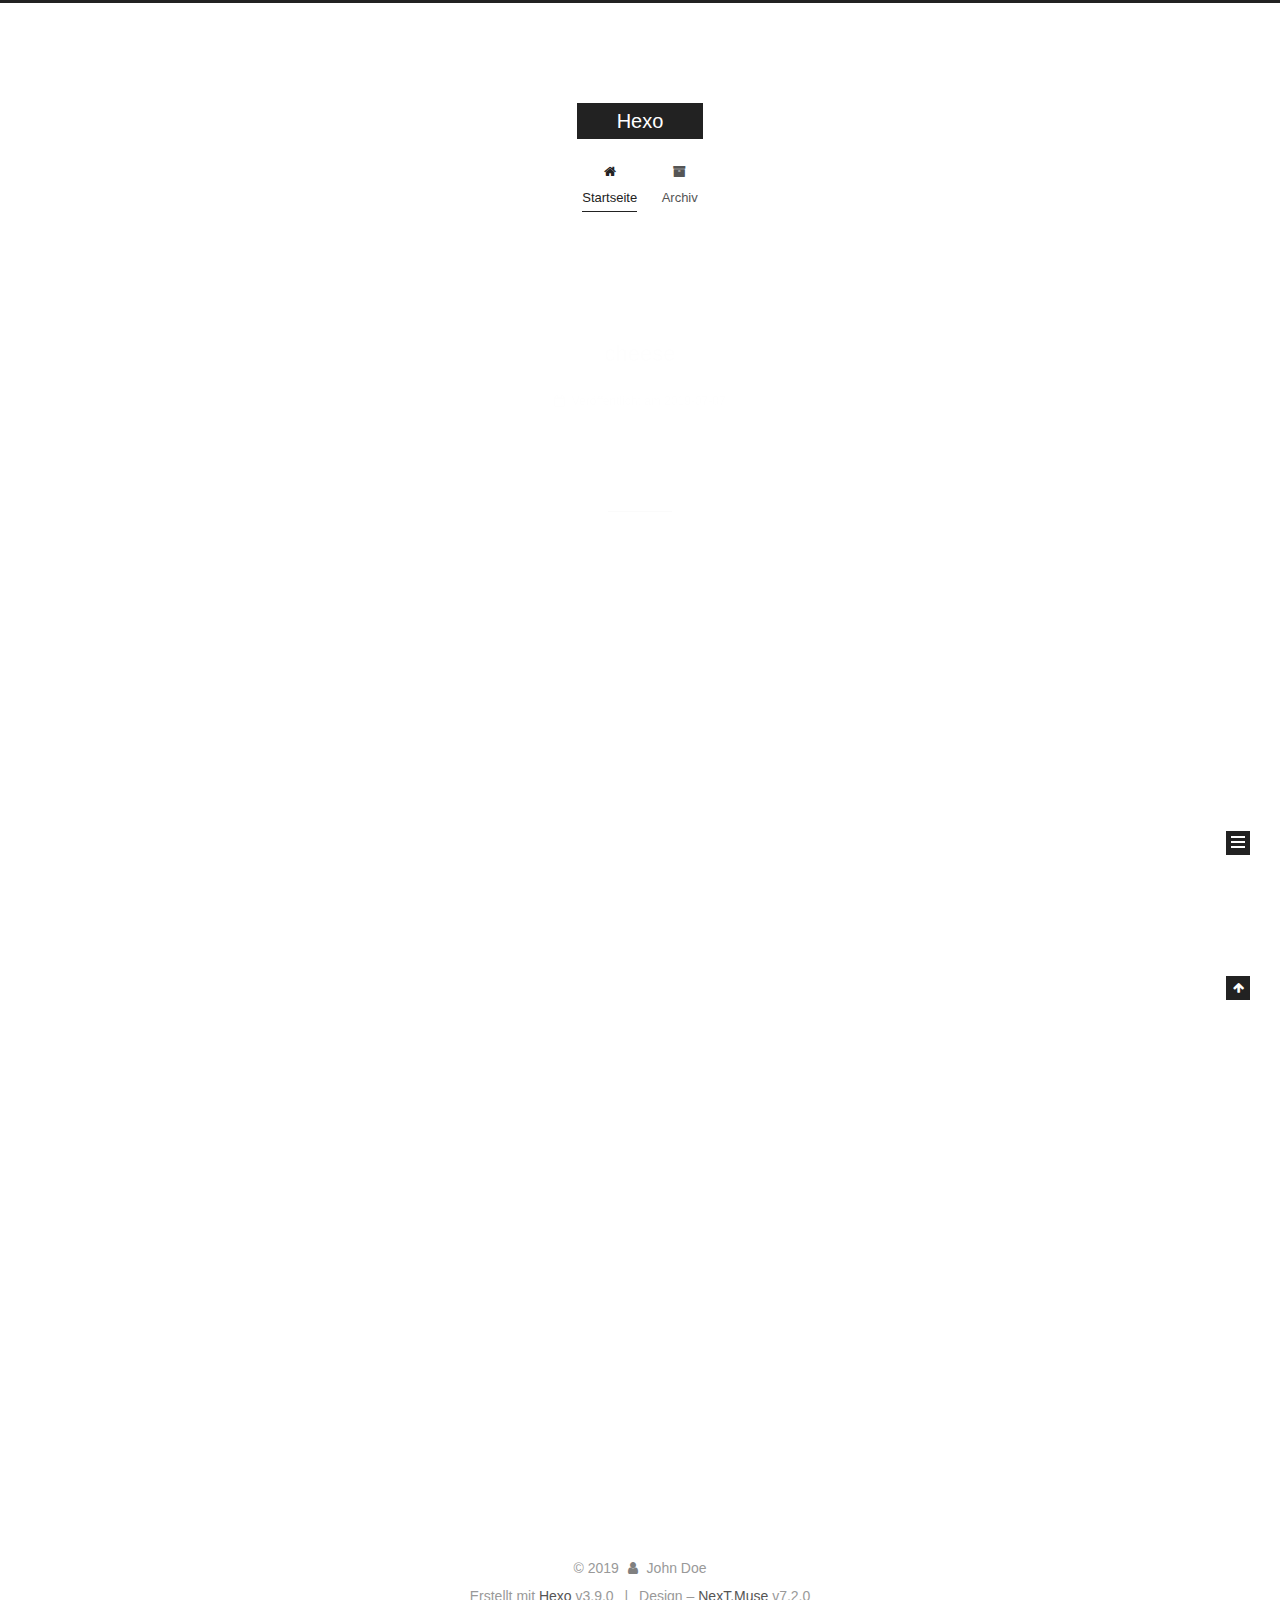
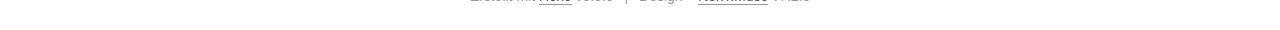
==== index.html @ fc983b2c "Site updated: 2019-07-07 18:49:48" ====
<!DOCTYPE html>












  


<html class="theme-next muse use-motion" lang>
<head><meta name="generator" content="Hexo 3.9.0">
  <meta charset="UTF-8">
<meta http-equiv="X-UA-Compatible" content="IE=edge">
<meta name="viewport" content="width=device-width, initial-scale=1, maximum-scale=2">
<meta name="theme-color" content="#222">






















<link rel="stylesheet" href="/lib/font-awesome/css/font-awesome.min.css?v=4.7.0">

<link rel="stylesheet" href="/css/main.css?v=7.2.0">


  <link rel="apple-touch-icon" sizes="180x180" href="/images/apple-touch-icon-next.png?v=7.2.0">


  <link rel="icon" type="image/png" sizes="32x32" href="/images/favicon-32x32-next.png?v=7.2.0">


  <link rel="icon" type="image/png" sizes="16x16" href="/images/favicon-16x16-next.png?v=7.2.0">


  <link rel="mask-icon" href="/images/logo.svg?v=7.2.0" color="#222">







<script id="hexo.configurations">
  var NexT = window.NexT || {};
  var CONFIG = {
    root: '/',
    scheme: 'Muse',
    version: '7.2.0',
    sidebar: {"position":"left","display":"post","offset":12,"onmobile":false,"dimmer":false},
    back2top: true,
    back2top_sidebar: false,
    fancybox: false,
    fastclick: false,
    lazyload: false,
    tabs: true,
    motion: {"enable":true,"async":false,"transition":{"post_block":"fadeIn","post_header":"slideDownIn","post_body":"slideDownIn","coll_header":"slideLeftIn","sidebar":"slideUpIn"}},
    algolia: {
      applicationID: '',
      apiKey: '',
      indexName: '',
      hits: {"per_page":10},
      labels: {"input_placeholder":"Search for Posts","hits_empty":"We didn't find any results for the search: ${query}","hits_stats":"${hits} results found in ${time} ms"}
    }
  };
</script>


  




  <meta property="og:type" content="website">
<meta property="og:title" content="Hexo">
<meta property="og:url" content="http://yoursite.com/index.html">
<meta property="og:site_name" content="Hexo">
<meta property="og:locale" content="default">
<meta name="twitter:card" content="summary">
<meta name="twitter:title" content="Hexo">





  
  
  <link rel="canonical" href="http://yoursite.com/">



<script id="page.configurations">
  CONFIG.page = {
    sidebar: "",
  };
</script>

  <title>Hexo</title>
  












  <noscript>
  <style>
  .use-motion .motion-element,
  .use-motion .brand,
  .use-motion .menu-item,
  .sidebar-inner,
  .use-motion .post-block,
  .use-motion .pagination,
  .use-motion .comments,
  .use-motion .post-header,
  .use-motion .post-body,
  .use-motion .collection-title { opacity: initial; }

  .use-motion .logo,
  .use-motion .site-title,
  .use-motion .site-subtitle {
    opacity: initial;
    top: initial;
  }

  .use-motion .logo-line-before i { left: initial; }
  .use-motion .logo-line-after i { right: initial; }
  </style>
</noscript>

</head>

<body itemscope itemtype="http://schema.org/WebPage" lang="default">

  
  
    
  

  <div class="container sidebar-position-left 
  page-home">
    <div class="headband"></div>

    <header id="header" class="header" itemscope itemtype="http://schema.org/WPHeader">
      <div class="header-inner"><div class="site-brand-wrapper">
  <div class="site-meta">
    

    <div class="custom-logo-site-title">
      <a href="/" class="brand" rel="start">
        <span class="logo-line-before"><i></i></span>
        <span class="site-title">Hexo</span>
        <span class="logo-line-after"><i></i></span>
      </a>
    </div>
    
    
  </div>

  <div class="site-nav-toggle">
    <button aria-label="Navigationsleiste an/ausschalten">
      <span class="btn-bar"></span>
      <span class="btn-bar"></span>
      <span class="btn-bar"></span>
    </button>
  </div>
</div>



<nav class="site-nav">
  
    <ul id="menu" class="menu">
      
        
        
        
          
          <li class="menu-item menu-item-home menu-item-active">

    
    
      
    

    

    <a href="/" rel="section"><i class="menu-item-icon fa fa-fw fa-home"></i> <br>Startseite</a>

  </li>
        
        
        
          
          <li class="menu-item menu-item-archives">

    
    
      
    

    

    <a href="/archives/" rel="section"><i class="menu-item-icon fa fa-fw fa-archive"></i> <br>Archiv</a>

  </li>

      
      
    </ul>
  

  
    

  

  
</nav>



  



</div>
    </header>

    


    <main id="main" class="main">
      <div class="main-inner">
        <div class="content-wrap">
          
          <div id="content" class="content">
            
  <section id="posts" class="posts-expand">
    
      

  

  
  
  

  

  <article class="post post-type-normal" itemscope itemtype="http://schema.org/Article">
  
  
  
  <div class="post-block">
    <link itemprop="mainEntityOfPage" href="http://yoursite.com/2019/07/07/cheese/">

    <span hidden itemprop="author" itemscope itemtype="http://schema.org/Person">
      <meta itemprop="name" content="John Doe">
      <meta itemprop="description" content>
      <meta itemprop="image" content="/images/avatar.gif">
    </span>

    <span hidden itemprop="publisher" itemscope itemtype="http://schema.org/Organization">
      <meta itemprop="name" content="Hexo">
    </span>

    
      <header class="post-header">

        
        
          <h1 class="post-title" itemprop="name headline">
                
                
                <a href="/2019/07/07/cheese/" class="post-title-link" itemprop="url">cheese</a>
              
            
          </h1>
        

        <div class="post-meta">

          
          
          

          
            <span class="post-meta-item">
              <span class="post-meta-item-icon">
                <i class="fa fa-calendar-o"></i>
              </span>
              
                <span class="post-meta-item-text">Veröffentlicht am</span>
              

              
                
              

              <time title="Erstellt: 2019-07-07 18:44:02" itemprop="dateCreated datePublished" datetime="2019-07-07T18:44:02+08:00">2019-07-07</time>
            </span>
          

          

          

          
            
            
          

          
          

          

          <br>
          

          

          

        </div>
      </header>
    

    
    
    
    <div class="post-body" itemprop="articleBody">

      
      

      
        
          
            
          
        
      
    </div>

    

    
    
    

    

    
      
    
    

    

    <footer class="post-footer">
      

      

      

      
      
        <div class="post-eof"></div>
      
    </footer>
  </div>
  
  
  
  </article>


    
      

  

  
  
  

  

  <article class="post post-type-normal" itemscope itemtype="http://schema.org/Article">
  
  
  
  <div class="post-block">
    <link itemprop="mainEntityOfPage" href="http://yoursite.com/2019/07/06/hello-world/">

    <span hidden itemprop="author" itemscope itemtype="http://schema.org/Person">
      <meta itemprop="name" content="John Doe">
      <meta itemprop="description" content>
      <meta itemprop="image" content="/images/avatar.gif">
    </span>

    <span hidden itemprop="publisher" itemscope itemtype="http://schema.org/Organization">
      <meta itemprop="name" content="Hexo">
    </span>

    
      <header class="post-header">

        
        
          <h1 class="post-title" itemprop="name headline">
                
                
                <a href="/2019/07/06/hello-world/" class="post-title-link" itemprop="url">Hello World</a>
              
            
          </h1>
        

        <div class="post-meta">

          
          
          

          
            <span class="post-meta-item">
              <span class="post-meta-item-icon">
                <i class="fa fa-calendar-o"></i>
              </span>
              
                <span class="post-meta-item-text">Veröffentlicht am</span>
              

              
                
              

              <time title="Erstellt: 2019-07-06 23:42:14" itemprop="dateCreated datePublished" datetime="2019-07-06T23:42:14+08:00">2019-07-06</time>
            </span>
          

          

          

          
            
            
          

          
          

          

          <br>
          

          

          

        </div>
      </header>
    

    
    
    
    <div class="post-body" itemprop="articleBody">

      
      

      
        
          
            <p>Welcome to <a href="https://hexo.io/" target="_blank" rel="noopener">Hexo</a>! This is your very first post. Check <a href="https://hexo.io/docs/" target="_blank" rel="noopener">documentation</a> for more info. If you get any problems when using Hexo, you can find the answer in <a href="https://hexo.io/docs/troubleshooting.html" target="_blank" rel="noopener">troubleshooting</a> or you can ask me on <a href="https://github.com/hexojs/hexo/issues" target="_blank" rel="noopener">GitHub</a>.</p>
<h2 id="Quick-Start"><a href="#Quick-Start" class="headerlink" title="Quick Start"></a>Quick Start</h2><h3 id="Create-a-new-post"><a href="#Create-a-new-post" class="headerlink" title="Create a new post"></a>Create a new post</h3><figure class="highlight bash"><table><tr><td class="gutter"><pre><span class="line">1</span><br></pre></td><td class="code"><pre><span class="line">$ hexo new <span class="string">"My New Post"</span></span><br></pre></td></tr></table></figure>

<p>More info: <a href="https://hexo.io/docs/writing.html" target="_blank" rel="noopener">Writing</a></p>
<h3 id="Run-server"><a href="#Run-server" class="headerlink" title="Run server"></a>Run server</h3><figure class="highlight bash"><table><tr><td class="gutter"><pre><span class="line">1</span><br></pre></td><td class="code"><pre><span class="line">$ hexo server</span><br></pre></td></tr></table></figure>

<p>More info: <a href="https://hexo.io/docs/server.html" target="_blank" rel="noopener">Server</a></p>
<h3 id="Generate-static-files"><a href="#Generate-static-files" class="headerlink" title="Generate static files"></a>Generate static files</h3><figure class="highlight bash"><table><tr><td class="gutter"><pre><span class="line">1</span><br></pre></td><td class="code"><pre><span class="line">$ hexo generate</span><br></pre></td></tr></table></figure>

<p>More info: <a href="https://hexo.io/docs/generating.html" target="_blank" rel="noopener">Generating</a></p>
<h3 id="Deploy-to-remote-sites"><a href="#Deploy-to-remote-sites" class="headerlink" title="Deploy to remote sites"></a>Deploy to remote sites</h3><figure class="highlight bash"><table><tr><td class="gutter"><pre><span class="line">1</span><br></pre></td><td class="code"><pre><span class="line">$ hexo deploy</span><br></pre></td></tr></table></figure>

<p>More info: <a href="https://hexo.io/docs/deployment.html" target="_blank" rel="noopener">Deployment</a></p>

          
        
      
    </div>

    

    
    
    

    

    
      
    
    

    

    <footer class="post-footer">
      

      

      

      
      
        <div class="post-eof"></div>
      
    </footer>
  </div>
  
  
  
  </article>


    
  </section>

  


          </div>
          

        </div>
        
          
  
  <div class="sidebar-toggle">
    <div class="sidebar-toggle-line-wrap">
      <span class="sidebar-toggle-line sidebar-toggle-line-first"></span>
      <span class="sidebar-toggle-line sidebar-toggle-line-middle"></span>
      <span class="sidebar-toggle-line sidebar-toggle-line-last"></span>
    </div>
  </div>

  <aside id="sidebar" class="sidebar">
    <div class="sidebar-inner">

      

      

      <div class="site-overview-wrap sidebar-panel sidebar-panel-active">
        <div class="site-overview">
          <div class="site-author motion-element" itemprop="author" itemscope itemtype="http://schema.org/Person">
            
              <p class="site-author-name" itemprop="name">John Doe</p>
              <div class="site-description motion-element" itemprop="description"></div>
          </div>

          
            <nav class="site-state motion-element">
              
                <div class="site-state-item site-state-posts">
                
                  <a href="/archives/">
                
                    <span class="site-state-item-count">2</span>
                    <span class="site-state-item-name">Artikel</span>
                  </a>
                </div>
              

              

              
            </nav>
          

          

          

          

          

          
          

          
            
          
          

        </div>
      </div>

      

      

    </div>
  </aside>
  


        
      </div>
    </main>

    <footer id="footer" class="footer">
      <div class="footer-inner">
        <div class="copyright">&copy; <span itemprop="copyrightYear">2019</span>
  <span class="with-love" id="animate">
    <i class="fa fa-user"></i>
  </span>
  <span class="author" itemprop="copyrightHolder">John Doe</span>

  

  
</div>


  <div class="powered-by">Erstellt mit  <a href="https://hexo.io" class="theme-link" rel="noopener" target="_blank">Hexo</a> v3.9.0</div>



  <span class="post-meta-divider">|</span>



  <div class="theme-info">Design – <a href="https://theme-next.org" class="theme-link" rel="noopener" target="_blank">NexT.Muse</a> v7.2.0</div>




        








        
      </div>
    </footer>

    
      <div class="back-to-top">
        <i class="fa fa-arrow-up"></i>
        
      </div>
    

    

    

    
  </div>

  

<script>
  if (Object.prototype.toString.call(window.Promise) !== '[object Function]') {
    window.Promise = null;
  }
</script>


























  
  <script src="/lib/jquery/index.js?v=3.4.1"></script>

  
  <script src="/lib/velocity/velocity.min.js?v=1.2.1"></script>

  
  <script src="/lib/velocity/velocity.ui.min.js?v=1.2.1"></script>


  


  <script src="/js/utils.js?v=7.2.0"></script>

  <script src="/js/motion.js?v=7.2.0"></script>



  
  


  <script src="/js/schemes/muse.js?v=7.2.0"></script>



  

  


  <script src="/js/next-boot.js?v=7.2.0"></script>


  

  

  

  



  




  

  

  

  

  

  

  

  

  

  

  

  

  

  

</body>
</html>
---- css/main.css ----
/* normalize.css v8.0.1 | MIT License | github.com/necolas/normalize.css */
html {
  line-height: 1.15; /* 1 */
  -webkit-text-size-adjust: 100%; /* 2 */
}
body {
  margin: 0;
}
main {
  display: block;
}
h1 {
  font-size: 2em;
  margin: 0.67em 0;
}
hr {
  box-sizing: content-box; /* 1 */
  height: 0; /* 1 */
  overflow: visible; /* 2 */
}
pre {
  font-family: monospace, monospace; /* 1 */
  font-size: 1em; /* 2 */
}
a {
  background-color: transparent;
}
abbr[title] {
  border-bottom: none; /* 1 */
  text-decoration: underline; /* 2 */
  text-decoration: underline dotted; /* 2 */
}
b,
strong {
  font-weight: bolder;
}
code,
kbd,
samp {
  font-family: monospace, monospace; /* 1 */
  font-size: 1em; /* 2 */
}
small {
  font-size: 80%;
}
sub,
sup {
  font-size: 75%;
  line-height: 0;
  position: relative;
  vertical-align: baseline;
}
sub {
  bottom: -0.25em;
}
sup {
  top: -0.5em;
}
img {
  border-style: none;
}
button,
input,
optgroup,
select,
textarea {
  font-family: inherit; /* 1 */
  font-size: 100%; /* 1 */
  line-height: 1.15; /* 1 */
  margin: 0; /* 2 */
}
button,
input {
/* 1 */
  overflow: visible;
}
button,
select {
/* 1 */
  text-transform: none;
}
button,
[type="button"],
[type="reset"],
[type="submit"] {
  -webkit-appearance: button;
}
button::-moz-focus-inner,
[type="button"]::-moz-focus-inner,
[type="reset"]::-moz-focus-inner,
[type="submit"]::-moz-focus-inner {
  border-style: none;
  padding: 0;
}
button:-moz-focusring,
[type="button"]:-moz-focusring,
[type="reset"]:-moz-focusring,
[type="submit"]:-moz-focusring {
  outline: 1px dotted ButtonText;
}
fieldset {
  padding: 0.35em 0.75em 0.625em;
}
legend {
  box-sizing: border-box; /* 1 */
  color: inherit; /* 2 */
  display: table; /* 1 */
  max-width: 100%; /* 1 */
  padding: 0; /* 3 */
  white-space: normal; /* 1 */
}
progress {
  vertical-align: baseline;
}
textarea {
  overflow: auto;
}
[type="checkbox"],
[type="radio"] {
  box-sizing: border-box; /* 1 */
  padding: 0; /* 2 */
}
[type="number"]::-webkit-inner-spin-button,
[type="number"]::-webkit-outer-spin-button {
  height: auto;
}
[type="search"] {
  -webkit-appearance: textfield; /* 1 */
  outline-offset: -2px; /* 2 */
}
[type="search"]::-webkit-search-decoration {
  -webkit-appearance: none;
}
::-webkit-file-upload-button {
  -webkit-appearance: button; /* 1 */
  font: inherit; /* 2 */
}
details {
  display: block;
}
summary {
  display: list-item;
}
template {
  display: none;
}
[hidden] {
  display: none;
}
::selection {
  background: #262a30;
  color: #fff;
}
body {
  position: relative;
  font-family: 'Lato', "PingFang SC", "Microsoft YaHei", sans-serif;
  font-size: 14px;
  line-height: 2;
  color: #555;
  background: #fff;
}
@media (max-width: 991px) {
  body {
    padding-right: 0 !important;
  }
}
@media (min-width: 1200px) {
  body {
    font-size: 16px;
  }
}
h1,
h2,
h3,
h4,
h5,
h6 {
  margin: 20px 0 15px;
  padding: 0;
  font-weight: bold;
  line-height: 1.5;
  font-family: 'Lato', "PingFang SC", "Microsoft YaHei", sans-serif;
}
h1 {
  font-size: 22px;
}
h1 code {
  font-size: 1em;
}
@media (max-width: 767px) {
  h1 {
    font-size: 18px;
  }
  h1 code {
    font-size: 1em;
  }
}
h2 {
  font-size: 20px;
}
h2 code {
  font-size: 1em;
}
@media (max-width: 767px) {
  h2 {
    font-size: 16px;
  }
  h2 code {
    font-size: 1em;
  }
}
h3 {
  font-size: 18px;
}
h3 code {
  font-size: 1em;
}
@media (max-width: 767px) {
  h3 {
    font-size: 14px;
  }
  h3 code {
    font-size: 1em;
  }
}
h4 {
  font-size: 16px;
}
h4 code {
  font-size: 1em;
}
@media (max-width: 767px) {
  h4 {
    font-size: 12px;
  }
  h4 code {
    font-size: 1em;
  }
}
h5 {
  font-size: 14px;
}
h5 code {
  font-size: 1em;
}
@media (max-width: 767px) {
  h5 {
    font-size: 10px;
  }
  h5 code {
    font-size: 1em;
  }
}
h6 {
  font-size: 12px;
}
h6 code {
  font-size: 1em;
}
@media (max-width: 767px) {
  h6 {
    font-size: 8px;
  }
  h6 code {
    font-size: 1em;
  }
}
p {
  margin: 0 0 20px 0;
}
a,
span.exturl {
  overflow-wrap: break-word;
  word-wrap: break-word;
  background-color: transparent;
  color: #555;
  text-decoration: none;
  outline: none;
  border-bottom: 1px solid #999;
  cursor: pointer;
}
a:hover,
span.exturl:hover {
  color: #222;
  border-bottom-color: #222;
}
video {
  max-width: 100%;
  display: block;
  margin-left: auto;
  margin-right: auto;
}
img {
  display: block;
  margin: auto;
  max-width: 100%;
  height: auto;
}
hr {
  margin: 40px 0;
  height: 3px;
  border: none;
  background-color: #ddd;
  background-image: repeating-linear-gradient(-45deg, #fff, #fff 4px, transparent 4px, transparent 8px);
}
blockquote {
  margin: 0;
  padding: 0 15px;
  color: #666;
  border-left: 4px solid #ddd;
}
blockquote cite::before {
  content: "-";
  padding: 0 5px;
}
dt {
  font-weight: 700;
}
dd {
  margin: 0;
  padding: 0;
}
kbd {
  border: 1px solid #ccc;
  border-radius: 0.2em;
  box-shadow: 0.1em 0.1em 0.2em rgba(0,0,0,0.1);
  background-color: #f9f9f9;
  font-family: inherit;
  background-image: linear-gradient(top, #eee, #fff, #eee);
  padding: 0.1em 0.3em;
  white-space: nowrap;
}
.text-left {
  text-align: left;
}
.text-center {
  text-align: center;
}
.text-right {
  text-align: right;
}
.text-justify {
  text-align: justify;
}
.text-nowrap {
  white-space: nowrap;
}
.text-lowercase {
  text-transform: lowercase;
}
.text-uppercase {
  text-transform: uppercase;
}
.text-capitalize {
  text-transform: capitalize;
}
.center-block {
  display: block;
  margin-left: auto;
  margin-right: auto;
}
.clearfix:before,
.clearfix:after {
  content: " ";
  display: table;
}
.clearfix:after {
  clear: both;
}
.pullquote {
  width: 45%;
}
.pullquote.left {
  float: left;
  margin-left: 5px;
  margin-right: 10px;
}
.pullquote.right {
  float: right;
  margin-left: 10px;
  margin-right: 5px;
}
.affix {
  position: fixed;
}
.translation {
  margin-top: -20px;
  font-size: 14px;
  color: #999;
}
.scrollbar-measure {
  width: 100px;
  height: 100px;
  overflow: scroll;
  position: absolute;
  top: -9999px;
}
.use-motion .motion-element {
  opacity: 0;
}
.table-container {
  margin: 20px 0;
  overflow: auto;
  -webkit-overflow-scrolling: touch;
}
.highlight .table-container {
  margin: 0px;
}
table {
  width: 100%;
  border-collapse: collapse;
  border-spacing: 0;
  font-size: 14px;
}
table > tbody > tr:nth-of-type(odd) {
  background-color: #f9f9f9;
}
table > tbody > tr:hover {
  background-color: #f5f5f5;
}
caption,
th,
td {
  padding: 8px;
  text-align: left;
  vertical-align: middle;
  font-weight: normal;
}
th,
td {
  border: 1px solid #ddd;
  border-bottom: 3px solid #ddd;
}
th {
  padding-bottom: 10px;
  font-weight: 700;
}
td {
  border-bottom-width: 1px;
}
html,
body {
  height: 100%;
}
.container {
  position: relative;
}
.header-inner {
  margin: 0 auto;
  padding: 100px 0 70px;
  width: 700px;
}
@media (min-width: 1200px) {
  .container .header-inner {
    width: 800px;
  }
}
@media (min-width: 1600px) {
  .container .header-inner {
    width: 900px;
  }
}
.main-inner {
  margin: 0 auto;
  width: 700px;
}
@media (min-width: 1200px) {
  .container .main-inner {
    width: 800px;
  }
}
@media (min-width: 1600px) {
  .container .main-inner {
    width: 900px;
  }
}
.footer {
  padding: 20px 0;
}
.footer-inner {
  box-sizing: border-box;
  margin: 0px auto;
  width: 700px;
}
@media (min-width: 1200px) {
  .container .footer-inner {
    width: 800px;
  }
}
@media (min-width: 1600px) {
  .container .footer-inner {
    width: 900px;
  }
}
pre,
.highlight {
  margin: 20px 0;
  font-size: 14px;
  color: #4d4d4c;
  background: #f7f7f7;
  line-height: 1.6;
}
pre,
code {
  font-family: consolas, Menlo, "PingFang SC", "Microsoft YaHei", monospace;
}
code {
  overflow-wrap: break-word;
  word-wrap: break-word;
  padding: 2px 4px;
  color: #555;
  background: #eee;
  border-radius: 3px;
  font-size: 14px;
}
pre {
  overflow: auto;
  padding: 10px;
}
pre code {
  padding: 0;
  color: #4d4d4c;
  background: none;
  text-shadow: none;
}
.highlight {
  border-radius: 1px;
}
.highlight pre {
  border: none;
  margin: 0;
  padding: 10px 0;
}
.highlight table {
  margin: 0;
  width: auto;
  border: none;
}
.highlight td {
  border: none;
  padding: 0;
}
.highlight figcaption {
  font-size: 1em;
  color: #4d4d4c;
  line-height: 1em;
  margin: 0em;
  padding: 0.5em;
  background: #eee;
  border-bottom: 1px solid #e9e9e9;
}
.highlight figcaption:before,
.highlight figcaption:after {
  content: " ";
  display: table;
}
.highlight figcaption:after {
  clear: both;
}
.highlight figcaption a {
  float: right;
  color: #4d4d4c;
}
.highlight figcaption a:hover {
  border-bottom-color: #4d4d4c;
}
.highlight .gutter pre {
  padding-left: 10px;
  padding-right: 10px;
  color: #869194;
  text-align: right;
  background-color: #eff2f3;
}
.highlight .code pre {
  width: 100%;
  padding-left: 10px;
  background-color: #f7f7f7;
}
.highlight .line {
  height: 20px;
}
.gutter {
  -webkit-user-select: none;
  -moz-user-select: none;
  -ms-user-select: none;
  user-select: none;
}
.gist table {
  width: auto;
}
.gist table td {
  border: none;
}
pre .deletion {
  background: #fdd;
}
pre .addition {
  background: #dfd;
}
pre .meta {
  color: #8959a8;
}
pre .comment {
  color: #8e908c;
}
pre .variable,
pre .attribute,
pre .tag,
pre .name,
pre .regexp,
pre .ruby .constant,
pre .xml .tag .title,
pre .xml .pi,
pre .xml .doctype,
pre .html .doctype,
pre .css .id,
pre .css .class,
pre .css .pseudo {
  color: #c82829;
}
pre .number,
pre .preprocessor,
pre .built_in,
pre .builtin-name,
pre .literal,
pre .params,
pre .constant,
pre .command {
  color: #f5871f;
}
pre .ruby .class .title,
pre .css .rules .attribute,
pre .string,
pre .symbol,
pre .value,
pre .inheritance,
pre .header,
pre .ruby .symbol,
pre .xml .cdata,
pre .special,
pre .formula {
  color: #718c00;
}
pre .title,
pre .css .hexcolor {
  color: #3e999f;
}
pre .function,
pre .python .decorator,
pre .python .title,
pre .ruby .function .title,
pre .ruby .title .keyword,
pre .perl .sub,
pre .javascript .title,
pre .coffeescript .title {
  color: #4271ae;
}
pre .keyword,
pre .javascript .function {
  color: #8959a8;
}
.posts-expand .post-body img.full-image {
  border: none;
}
.blockquote-center,
.page-home .post-type-quote blockquote,
.page-post-detail .post-type-quote blockquote {
  position: relative;
  margin: 40px 0;
  padding: 0;
  border-left: none;
  text-align: center;
}
.blockquote-center::before,
.page-home .post-type-quote blockquote::before,
.page-post-detail .post-type-quote blockquote::before,
.blockquote-center::after,
.page-home .post-type-quote blockquote::after,
.page-post-detail .post-type-quote blockquote::after {
  position: absolute;
  content: ' ';
  display: block;
  width: 100%;
  height: 24px;
  opacity: 0.2;
  background-repeat: no-repeat;
  background-position: 0 -6px;
  background-size: 22px 22px;
}
.blockquote-center::before,
.page-home .post-type-quote blockquote::before,
.page-post-detail .post-type-quote blockquote::before {
  top: -20px;
  background-image: url("../images/quote-l.svg");
  border-top: 1px solid #ccc;
}
.blockquote-center::after,
.page-home .post-type-quote blockquote::after,
.page-post-detail .post-type-quote blockquote::after {
  bottom: -20px;
  background-image: url("../images/quote-r.svg");
  border-bottom: 1px solid #ccc;
  background-position: 100% 8px;
}
.blockquote-center p,
.page-home .post-type-quote blockquote p,
.page-post-detail .post-type-quote blockquote p,
.blockquote-center div,
.page-home .post-type-quote blockquote div,
.page-post-detail .post-type-quote blockquote div {
  text-align: center;
}
.post .post-body .group-picture img {
  box-sizing: border-box;
  padding: 0 3px;
  border: none;
  margin: 0 auto;
}
.post-body .group-picture-row {
  overflow: hidden;
  margin-bottom: 6px;
}
.post-body .group-picture-column {
  float: left;
  margin-bottom: 10px;
}
.page-archive .group-picture-container {
  overflow: hidden;
}
.page-archive .group-picture-row {
  float: left;
}
.page-archive .group-picture-row:first-child {
  margin-top: 6px;
}
.page-archive .group-picture-column {
  max-width: 150px;
  max-height: 150px;
}
.post-body .label {
  display: inline;
  padding: 0 2px;
}
.post-body .label.default {
  background-color: #f0f0f0;
}
.post-body .label.primary {
  background-color: #efe6f7;
}
.post-body .label.info {
  background-color: #e5f2f8;
}
.post-body .label.success {
  background-color: #e7f4e9;
}
.post-body .label.warning {
  background-color: #fcf6e1;
}
.post-body .label.danger {
  background-color: #fae8eb;
}
.post-body .note {
  position: relative;
  padding: 15px;
  margin-bottom: 20px;
  border: 1px solid #eee;
  border-left-width: 5px;
  border-radius: 3px;
}
.post-body .note h2,
.post-body .note h3,
.post-body .note h4,
.post-body .note h5,
.post-body .note h6 {
  margin-top: 0;
  margin-bottom: 0;
  border-bottom: initial;
  padding-top: 0 !important;
}
.post-body .note p:first-child,
.post-body .note ul:first-child,
.post-body .note ol:first-child,
.post-body .note table:first-child,
.post-body .note pre:first-child,
.post-body .note blockquote:first-child {
  margin-top: 0;
}
.post-body .note p:last-child,
.post-body .note ul:last-child,
.post-body .note ol:last-child,
.post-body .note table:last-child,
.post-body .note pre:last-child,
.post-body .note blockquote:last-child {
  margin-bottom: 0;
}
.post-body .note.default {
  border-left-color: #777;
}
.post-body .note.default h2,
.post-body .note.default h3,
.post-body .note.default h4,
.post-body .note.default h5,
.post-body .note.default h6 {
  color: #777;
}
.post-body .note.primary {
  border-left-color: #6f42c1;
}
.post-body .note.primary h2,
.post-body .note.primary h3,
.post-body .note.primary h4,
.post-body .note.primary h5,
.post-body .note.primary h6 {
  color: #6f42c1;
}
.post-body .note.info {
  border-left-color: #428bca;
}
.post-body .note.info h2,
.post-body .note.info h3,
.post-body .note.info h4,
.post-body .note.info h5,
.post-body .note.info h6 {
  color: #428bca;
}
.post-body .note.success {
  border-left-color: #5cb85c;
}
.post-body .note.success h2,
.post-body .note.success h3,
.post-body .note.success h4,
.post-body .note.success h5,
.post-body .note.success h6 {
  color: #5cb85c;
}
.post-body .note.warning {
  border-left-color: #f0ad4e;
}
.post-body .note.warning h2,
.post-body .note.warning h3,
.post-body .note.warning h4,
.post-body .note.warning h5,
.post-body .note.warning h6 {
  color: #f0ad4e;
}
.post-body .note.danger {
  border-left-color: #d9534f;
}
.post-body .note.danger h2,
.post-body .note.danger h3,
.post-body .note.danger h4,
.post-body .note.danger h5,
.post-body .note.danger h6 {
  color: #d9534f;
}
.post-body .tabs {
  position: relative;
  display: block;
  margin-bottom: 20px;
  padding-top: 10px;
}
.post-body .tabs ul.nav-tabs {
  margin: 0;
  padding: 0;
  display: flex;
  flex-wrap: wrap;
  margin-bottom: -1px;
}
@media (max-width: 413px) {
  .post-body .tabs ul.nav-tabs {
    display: block;
    margin-bottom: 5px;
  }
}
.post-body .tabs ul.nav-tabs li.tab {
  flex-grow: 1;
  list-style-type: none;
  border-top: 3px solid transparent;
  border-right: 1px solid transparent;
  border-bottom: 1px solid #ddd;
  border-left: 1px solid transparent;
}
@media (max-width: 413px) {
  .post-body .tabs ul.nav-tabs li.tab {
    border-top: 1px solid transparent;
    border-right: 1px solid transparent;
    border-bottom: 1px solid transparent;
    border-left: 3px solid transparent;
  }
}
.post-body .tabs ul.nav-tabs li.tab a {
  text-align: center;
  outline: 0;
  border-bottom: initial;
  display: block;
  line-height: 1.8em;
  padding: 0.25em 0.75em;
  transition-duration: 0.2s;
  transition-timing-function: ease-out;
  transition-delay: 0s;
}
.post-body .tabs ul.nav-tabs li.tab a i {
  width: 1.285714285714286em;
}
.post-body .tabs ul.nav-tabs li.tab.active {
  border-top: 3px solid #fc6423;
  border-right: 1px solid #ddd;
  border-bottom: 1px solid transparent;
  border-left: 1px solid #ddd;
}
@media (max-width: 413px) {
  .post-body .tabs ul.nav-tabs li.tab.active {
    border-top: 1px solid #ddd;
    border-right: 1px solid #ddd;
    border-bottom: 1px solid #ddd;
    border-left: 3px solid #fc6423;
  }
}
.post-body .tabs ul.nav-tabs li.tab.active a {
  cursor: default;
  color: #555;
}
.post-body .tabs .tab-content .tab-pane {
  border: 1px solid #ddd;
  padding: 20px 20px 0 20px;
}
.post-body .tabs .tab-content .tab-pane:not(.active) {
  display: none;
}
.post-body .tabs .tab-content .tab-pane.active {
  display: block;
}
.btn {
  display: inline-block;
  padding: 0 20px;
  font-size: 14px;
  color: #fff;
  background: #222;
  border: 2px solid #222;
  text-decoration: none;
  border-radius: 0;
  transition-property: background-color;
  transition-duration: 0.2s;
  transition-timing-function: ease-in-out;
  transition-delay: 0s;
  line-height: 2;
}
.btn:hover {
  border-color: #222;
  color: #222;
  background: #fff;
}
.btn +.btn {
  margin: 0 0 8px 8px;
}
.btn .fa-fw {
  width: 1.285714285714286em;
  text-align: left;
}
.btn-bar {
  display: block;
  width: 22px;
  height: 2px;
  background: #555;
  border-radius: 1px;
}
.btn-bar+.btn-bar {
  margin-top: 4px;
}
.pagination {
  margin: 120px 0 40px;
  text-align: center;
  border-top: 1px solid #eee;
}
.page-number-basic,
.pagination .prev,
.pagination .next,
.pagination .page-number,
.pagination .space {
  display: inline-block;
  position: relative;
  top: -1px;
  margin: 0 10px;
  padding: 0 11px;
}
@media (max-width: 767px) {
  .page-number-basic,
  .pagination .prev,
  .pagination .next,
  .pagination .page-number,
  .pagination .space {
    margin: 0 5px;
  }
}
.pagination .prev,
.pagination .next,
.pagination .page-number {
  border-bottom: 0;
  border-top: 1px solid #eee;
  transition-property: border-color;
  transition-duration: 0.2s;
  transition-timing-function: ease-in-out;
  transition-delay: 0s;
}
.pagination .prev:hover,
.pagination .next:hover,
.pagination .page-number:hover {
  border-top-color: #222;
}
.pagination .space {
  padding: 0;
  margin: 0;
}
.pagination .prev {
  margin-left: 0;
}
.pagination .next {
  margin-right: 0;
}
.pagination .page-number.current {
  color: #fff;
  background: #ccc;
  border-top-color: #ccc;
}
@media (max-width: 767px) {
  .pagination {
    border-top: none;
  }
  .pagination .prev,
  .pagination .next,
  .pagination .page-number {
    margin-bottom: 10px;
    border-top: 0;
    border-bottom: 1px solid #eee;
    padding: 0 10px;
  }
  .pagination .prev:hover,
  .pagination .next:hover,
  .pagination .page-number:hover {
    border-bottom-color: #222;
  }
}
.comments {
  margin: 60px 20px 0;
}
.back-to-top {
  box-sizing: border-box;
  position: fixed;
  bottom: -100px;
  right: 30px;
  z-index: 1050;
  padding: 0 6px;
  width: 24px;
  background: #222;
  font-size: 12px;
  opacity: 1;
  color: #fff;
  cursor: pointer;
  text-align: center;
  transition-property: bottom;
  transition-duration: 0.2s;
  transition-timing-function: ease-in-out;
  transition-delay: 0s;
}
.back-to-top.back-to-top-on {
  bottom: 19px;
}
@media (max-width: 991px) {
  .back-to-top {
    opacity: 0.8;
    right: 20px;
  }
}
.header {
  background: transparent;
}
.header-inner {
  position: relative;
}
.headband {
  height: 3px;
  background: #222;
}
.site-meta {
  margin: 0;
  text-align: center;
}
@media (max-width: 767px) {
  .site-meta {
    text-align: center;
  }
}
.brand {
  position: relative;
  display: inline-block;
  padding: 0 40px;
  color: #fff;
  background: #222;
  border-bottom: none;
}
.brand:hover {
  color: #fff;
}
.logo {
  display: inline-block;
  margin-right: 5px;
  line-height: 36px;
  vertical-align: top;
}
.site-title {
  display: inline-block;
  vertical-align: top;
  line-height: 36px;
  font-size: 20px;
  font-weight: normal;
  font-family: 'Lato', "PingFang SC", "Microsoft YaHei", sans-serif;
}
.site-subtitle {
  margin-top: 10px;
  font-size: 13px;
  color: #999;
}
.use-motion .brand {
  opacity: 0;
}
.use-motion .logo,
.use-motion .site-title,
.use-motion .site-subtitle,
.use-motion .custom-logo-image {
  opacity: 0;
  position: relative;
  top: -10px;
}
.site-nav-toggle {
  display: none;
  position: absolute;
  top: 10px;
  left: 10px;
}
@media (max-width: 767px) {
  .site-nav-toggle {
    display: block;
  }
}
.site-nav-toggle button {
  margin-top: 2px;
  padding: 9px 10px;
  background: transparent;
  border: none;
}
@media (max-width: 767px) {
  .site-nav {
    display: none;
    margin: 0 -10px;
    padding: 0 10px;
    clear: both;
    border-top: 1px solid #ddd;
  }
}
@media (min-width: 768px) and (max-width: 991px) {
  .site-nav {
    display: block !important;
  }
}
@media (min-width: 992px) {
  .site-nav {
    display: block !important;
  }
}
.menu {
  margin-top: 20px;
  padding-left: 0;
  text-align: center;
}
.menu .menu-item {
  display: inline-block;
  margin: 0 10px;
  list-style: none;
}
@media (max-width: 767px) {
  .menu .menu-item {
    margin-top: 10px;
  }
}
.menu .menu-item a,
.menu .menu-item span.exturl {
  display: block;
  font-size: 13px;
  line-height: inherit;
  border-bottom: 1px solid transparent;
  transition-property: border-color;
  transition-duration: 0.2s;
  transition-timing-function: ease-in-out;
  transition-delay: 0s;
}
.menu .menu-item a:hover,
.menu .menu-item span.exturl:hover {
  border-bottom-color: #222;
}
.menu .menu-item .fa {
  margin-right: 5px;
}
.use-motion .menu-item {
  opacity: 0;
}
.post-body {
  overflow-wrap: break-word;
  word-wrap: break-word;
  font-family: 'Lato', "PingFang SC", "Microsoft YaHei", sans-serif;
}
.post-body span.exturl .fa {
  font-size: 14px;
  margin-left: 4px;
}
.post-body .fancybox img {
  display: block !important;
  margin: 0 auto;
  cursor: pointer;
  cursor: zoom-in;
}
.post-body .image-caption,
.post-body .figure .caption {
  margin: -20px auto 15px;
  text-align: center;
  font-size: 14px;
  color: #999;
  font-weight: bold;
  line-height: 1;
}
.post-sticky-flag {
  display: inline-block;
  font-size: 16px;
  transform: rotate(30deg);
}
.use-motion .post-block,
.use-motion .pagination,
.use-motion .comments {
  opacity: 0;
}
.use-motion .post-header {
  opacity: 0;
}
.use-motion .post-body {
  opacity: 0;
}
.use-motion .collection-title {
  opacity: 0;
}
.posts-expand {
  padding-top: 40px;
}
@media (max-width: 767px) {
  .posts-expand {
    margin: 0 20px;
  }
  .post-body .highlight {
    margin-left: 0px;
    margin-right: 0px;
    padding: 0;
  }
}
@media (min-width: 992px) {
  .posts-expand .post-body {
    text-align: justify;
  }
}
@media (max-width: 991px) {
  .posts-expand .post-body {
    text-align: justify;
  }
}
.posts-expand .post-body h2,
.posts-expand .post-body h3,
.posts-expand .post-body h4,
.posts-expand .post-body h5,
.posts-expand .post-body h6 {
  padding-top: 10px;
}
.posts-expand .post-body h2 .header-anchor,
.posts-expand .post-body h3 .header-anchor,
.posts-expand .post-body h4 .header-anchor,
.posts-expand .post-body h5 .header-anchor,
.posts-expand .post-body h6 .header-anchor {
  float: right;
  margin-left: 10px;
  color: #ccc;
  border-bottom-style: none;
  visibility: hidden;
}
.posts-expand .post-body h2 .header-anchor:hover,
.posts-expand .post-body h3 .header-anchor:hover,
.posts-expand .post-body h4 .header-anchor:hover,
.posts-expand .post-body h5 .header-anchor:hover,
.posts-expand .post-body h6 .header-anchor:hover {
  color: inherit;
}
.posts-expand .post-body h2:hover .header-anchor,
.posts-expand .post-body h3:hover .header-anchor,
.posts-expand .post-body h4:hover .header-anchor,
.posts-expand .post-body h5:hover .header-anchor,
.posts-expand .post-body h6:hover .header-anchor {
  visibility: visible;
}
.posts-expand .post-body img {
  box-sizing: border-box;
  margin: 0 auto 25px;
  padding: 3px;
  border: 1px solid #ddd;
}
@media (max-width: 767px) {
  .posts-collapse {
    margin: 0 20px;
  }
  .posts-collapse .post-title,
  .posts-collapse .post-meta {
    display: block;
    width: auto;
    text-align: left;
  }
}
.posts-collapse {
  position: relative;
  z-index: 1010;
  margin-left: 55px;
}
.posts-collapse::after {
  content: " ";
  position: absolute;
  top: 20px;
  left: 0;
  margin-left: -2px;
  width: 4px;
  height: 100%;
  background: #f5f5f5;
  z-index: -1;
}
@media (max-width: 767px) {
  .posts-collapse {
    margin: 0 20px;
  }
}
.posts-collapse .collection-title {
  position: relative;
  margin: 60px 0;
}
.posts-collapse .collection-title h1,
.posts-collapse .collection-title h2 {
  margin-left: 20px;
}
.posts-collapse .collection-title small {
  color: #bbb;
  margin-left: 5px;
}
.posts-collapse .collection-title::before {
  content: " ";
  position: absolute;
  left: 0;
  top: 50%;
  margin-left: -4px;
  margin-top: -4px;
  width: 8px;
  height: 8px;
  background: #bbb;
  border-radius: 50%;
}
.posts-collapse .post {
  margin: 30px 0;
}
.posts-collapse .post-header {
  position: relative;
  transition-duration: 0.2s;
  transition-timing-function: ease-in-out;
  transition-delay: 0s;
  transition-property: border;
  border-bottom: 1px dashed #ccc;
}
.posts-collapse .post-header::before {
  content: " ";
  position: absolute;
  left: 0;
  top: 12px;
  width: 6px;
  height: 6px;
  margin-left: -4px;
  background: #bbb;
  border-radius: 50%;
  border: 1px solid #fff;
  transition-duration: 0.2s;
  transition-timing-function: ease-in-out;
  transition-delay: 0s;
  transition-property: background;
}
.posts-collapse .post-header:hover {
  border-bottom-color: #666;
}
.posts-collapse .post-header:hover::before {
  background: #222;
}
.posts-collapse .post-meta {
  position: absolute;
  font-size: 12px;
  left: 20px;
  top: 5px;
}
.posts-collapse .post-comments-count {
  display: none;
}
.posts-collapse .post-title {
  margin-left: 60px;
  font-size: 16px;
  font-weight: normal;
  line-height: inherit;
}
.posts-collapse .post-title::after {
  margin-left: 3px;
  opacity: 0.6;
}
.posts-collapse .post-title a,
.posts-collapse .post-title span.exturl {
  color: #666;
  border-bottom: none;
}
.page-home .post-type-quote .post-header,
.page-post-detail .post-type-quote .post-header,
.page-home .post-type-quote .post-tags,
.page-post-detail .post-type-quote .post-tags {
  display: none;
}
.posts-expand .post-title {
  overflow-wrap: break-word;
  word-wrap: break-word;
  text-align: center;
  font-weight: 400;
}
.posts-expand .post-title-link {
  display: inline-block;
  position: relative;
  color: #555;
  border-bottom: none;
  line-height: 1.2;
  vertical-align: top;
}
.posts-expand .post-title-link::before {
  content: "";
  position: absolute;
  width: 100%;
  height: 2px;
  bottom: 0;
  left: 0;
  background-color: #000;
  visibility: hidden;
  transform: scaleX(0);
  transition-duration: 0.2s;
  transition-timing-function: ease-in-out;
  transition-delay: 0s;
}
.posts-expand .post-title-link:hover::before {
  visibility: visible;
  transform: scaleX(1);
}
.posts-expand .post-title-link .fa {
  font-size: 20px;
  margin-left: 5px;
}
.posts-expand .post-meta {
  margin: 3px 0 60px 0;
  color: #999;
  font-family: 'Lato', "PingFang SC", "Microsoft YaHei", sans-serif;
  font-size: 12px;
  text-align: center;
}
.posts-expand .post-meta .post-description {
  font-size: 14px;
  margin-top: 2px;
}
.posts-expand .post-meta time {
  border-bottom: 1px dashed #999;
  cursor: help;
}
.post-meta-divider {
  margin: 0 0.5em;
}
.post-meta .post-meta-item + .post-meta-item::before {
  content: "|";
  margin: 0 0.5em;
}
.post-meta-item-icon {
  margin-right: 3px;
}
@media (max-width: 991px) {
  .post-meta-item-icon {
    display: inline-block;
  }
}
@media (max-width: 991px) {
  .post-meta-item-text {
    display: none;
  }
}
.post-button {
  margin-top: 40px;
}
.posts-expand .post-tags {
  margin-top: 40px;
  text-align: center;
}
.posts-expand .post-tags a {
  display: inline-block;
  margin-right: 10px;
  font-size: 13px;
}
.post-nav {
  display: table;
  margin-top: 15px;
  width: 100%;
  border-top: 1px solid #eee;
}
.post-nav-divider {
  display: table-cell;
  width: 10%;
}
.post-nav-item {
  display: table-cell;
  padding: 10px 0 0 0;
  width: 45%;
  vertical-align: top;
}
.post-nav-item a {
  position: relative;
  display: block;
  line-height: 25px;
  font-size: 14px;
  color: #555;
  border-bottom: none;
}
.post-nav-item a:hover {
  color: #222;
  border-bottom: none;
}
.post-nav-item a:active {
  top: 2px;
}
.post-nav-item .fa {
  font-size: 12px;
  margin-right: 5px;
}
.post-nav-next a {
  padding-left: 5px;
}
.post-nav-prev {
  text-align: right;
}
.post-nav-prev a {
  padding-right: 5px;
}
.post-nav-prev .fa {
  margin-left: 5px;
}
.posts-expand .post-eof {
  margin: 80px auto 60px;
  width: 8%;
  height: 1px;
  background: #ccc;
  text-align: center;
}
.post:last-child .post-eof {
  display: none;
}
.post-gallery {
  display: table;
  table-layout: fixed;
  width: 100%;
  border-collapse: separate;
}
.post-gallery-row {
  display: table-row;
}
.post-gallery .post-gallery-img {
  display: table-cell;
  text-align: center;
  vertical-align: middle;
  border: none;
}
.post-gallery .post-gallery-img img {
  max-width: 100%;
  max-height: 100%;
  border: none;
}
.fancybox-close,
.fancybox-close:hover {
  border: none;
}
.rtl.post-body p,
.rtl.post-body a,
.rtl.post-body h1,
.rtl.post-body h2,
.rtl.post-body h3,
.rtl.post-body h4,
.rtl.post-body h5,
.rtl.post-body h6,
.rtl.post-body li,
.rtl.post-body ul,
.rtl.post-body ol {
  direction: rtl;
  font-family: UKIJ Ekran;
}
.rtl.post-title {
  font-family: UKIJ Ekran;
}
.sidebar {
  position: fixed;
  right: 0;
  top: 0;
  bottom: 0;
  width: 0;
  z-index: 1040;
  box-shadow: inset 0 2px 6px #000;
  background: #222;
}
.sidebar a,
.sidebar span.exturl {
  color: #999;
  border-bottom-color: #555;
}
.sidebar a:hover,
.sidebar span.exturl:hover {
  color: #eee;
  border-bottom-color: #eee;
}
@media (max-width: 991px) {
  .sidebar {
    display: none;
  }
}
.sidebar-inner {
  position: relative;
  padding: 20px 10px;
  color: #999;
  text-align: center;
}
.site-overview-wrap {
  overflow: hidden;
}
.site-overview {
  overflow-y: auto;
  overflow-x: hidden;
}
.cc-license {
  margin-top: 10px;
  text-align: center;
}
.cc-license .cc-opacity {
  opacity: 0.7;
  border-bottom: none;
}
.cc-license .cc-opacity:hover {
  opacity: 0.9;
}
.cc-license img {
  display: inline-block;
}
.sidebar-toggle {
  position: fixed;
  right: 30px;
  bottom: 45px;
  width: 14px;
  height: 14px;
  padding: 5px;
  background: #222;
  line-height: 0;
  z-index: 1050;
  cursor: pointer;
}
@media (max-width: 991px) {
  .sidebar-toggle {
    opacity: 0.8;
    right: 20px;
    display: none;
  }
}
.sidebar-toggle-line {
  position: relative;
  display: inline-block;
  vertical-align: top;
  height: 2px;
  width: 100%;
  background: #fff;
  margin-top: 3px;
}
.sidebar-toggle-line:first-child {
  margin-top: 0;
}
.site-author-image {
  display: block;
  margin: 0 auto;
  padding: 2px;
  max-width: 96px;
  height: auto;
  border: 2px solid #333;
  opacity: 1;
}
.site-author-name {
  margin: 5px 0 0;
  text-align: center;
  color: #f5f5f5;
  font-weight: normal;
}
.site-description {
  margin-top: 5px;
  text-align: center;
  font-size: 14px;
  color: #999;
}
.links-of-author {
  margin-top: 20px;
}
.links-of-author a,
.links-of-author span.exturl {
  display: inline-block;
  vertical-align: middle;
  margin-right: 10px;
  margin-bottom: 10px;
  border-bottom-color: #555;
  font-size: 13px;
}
.links-of-author a:before,
.links-of-author span.exturl:before {
  display: inline-block;
  vertical-align: middle;
  margin-right: 3px;
  content: " ";
  width: 4px;
  height: 4px;
  border-radius: 50%;
  background: #74ccff;
}
.feed-link,
.chat {
  margin-top: 10px;
}
.feed-link a,
.chat a {
  display: inline-block;
  padding: 0 15px;
  color: #fc6423;
  border: 1px solid #fc6423 !important;
  border-radius: 4px;
}
.feed-link a i,
.chat a i {
  color: #fc6423;
  font-size: 14px;
}
.feed-link a:hover,
.chat a:hover {
  color: #fff;
  background: #fc6423;
}
.feed-link a:hover i,
.chat a:hover i {
  color: #fff;
}
.links-of-blogroll {
  margin-top: 10px;
  font-size: 13px;
}
.links-of-blogroll-title {
  margin-top: 0;
  font-size: 14px;
  font-weight: 600;
}
.links-of-blogroll-list {
  margin: 0;
  padding: 0;
  list-style: none;
}
.links-of-blogroll-item {
  padding: 2px 10px;
}
.links-of-blogroll-item a,
.links-of-blogroll-item span.exturl {
  max-width: 280px;
  box-sizing: border-box;
  display: inline-block;
  overflow: hidden;
  white-space: nowrap;
  text-overflow: ellipsis;
}
.sidebar-nav {
  margin: 0 0 20px;
  padding-left: 0;
}
.sidebar-nav li {
  display: inline-block;
  cursor: pointer;
  border-bottom: 1px solid transparent;
  font-size: 14px;
  color: #555;
}
.sidebar-nav li:hover {
  color: #f5f5f5;
}
.page-post-detail .sidebar-nav-toc {
  padding: 0 5px;
}
.page-post-detail .sidebar-nav-overview {
  margin-left: 10px;
}
.sidebar-nav .sidebar-nav-active {
  color: #87daff;
  border-bottom-color: #87daff;
}
.sidebar-nav .sidebar-nav-active:hover {
  color: #87daff;
}
.sidebar-panel {
  display: none;
}
.sidebar-panel-active {
  display: block;
}
.site-state {
  display: flex;
  justify-content: center;
  overflow: hidden;
  line-height: 1.4;
  white-space: nowrap;
  text-align: center;
  margin-top: 10px;
}
.site-state-item {
  padding: 0 15px;
  border-left: 1px solid #333;
}
.site-state-item:first-child {
  border-left: none;
}
.site-state-item a {
  border-bottom: none;
}
.site-state-item-count {
  display: block;
  text-align: center;
  color: inherit;
  font-weight: 600;
  font-size: 18px;
}
.site-state-item-name {
  font-size: 13px;
  color: inherit;
}
.post-toc-empty {
  font-size: 14px;
  color: #666;
}
.post-toc-wrap {
  overflow: hidden;
}
.post-toc {
  overflow: auto;
}
.post-toc ol {
  margin: 0;
  padding: 0 2px 5px 10px;
  text-align: left;
  list-style: none;
  font-size: 14px;
}
.post-toc ol > ol {
  padding-left: 0;
}
.post-toc ol a {
  transition-duration: 0.2s;
  transition-timing-function: ease-in-out;
  transition-delay: 0s;
  transition-property: all;
  color: #999;
  border-bottom-color: #555;
}
.post-toc ol a:hover {
  color: #ccc;
  border-bottom-color: #ccc;
}
.post-toc .nav-item {
  overflow: hidden;
  text-overflow: ellipsis;
  white-space: nowrap;
  line-height: 1.8;
}
.post-toc .nav .nav-child {
  display: none;
}
.post-toc .nav .active > .nav-child {
  display: block;
}
.post-toc .nav .active-current > .nav-child {
  display: block;
}
.post-toc .nav .active-current > .nav-child > .nav-item {
  display: block;
}
.post-toc .nav .active > a {
  color: #87daff;
  border-bottom-color: #87daff;
}
.post-toc .nav .active-current > a {
  color: #87daff;
}
.post-toc .nav .active-current > a:hover {
  color: #87daff;
}
.footer {
  font-size: 14px;
  color: #999;
}
.footer img {
  border: none;
}
.footer-inner {
  text-align: center;
}
.with-love {
  display: inline-block;
  margin: 0 5px;
  color: #808080;
}
.powered-by,
.theme-info {
  display: inline-block;
}
@-moz-keyframes iconAnimate {
  0%, 100% {
    transform: scale(1);
  }
  10%, 30% {
    transform: scale(0.9);
  }
  20%, 40%, 60%, 80% {
    transform: scale(1.1);
  }
  50%, 70% {
    transform: scale(1.1);
  }
}
@-webkit-keyframes iconAnimate {
  0%, 100% {
    transform: scale(1);
  }
  10%, 30% {
    transform: scale(0.9);
  }
  20%, 40%, 60%, 80% {
    transform: scale(1.1);
  }
  50%, 70% {
    transform: scale(1.1);
  }
}
@-o-keyframes iconAnimate {
  0%, 100% {
    transform: scale(1);
  }
  10%, 30% {
    transform: scale(0.9);
  }
  20%, 40%, 60%, 80% {
    transform: scale(1.1);
  }
  50%, 70% {
    transform: scale(1.1);
  }
}
@keyframes iconAnimate {
  0%, 100% {
    transform: scale(1);
  }
  10%, 30% {
    transform: scale(0.9);
  }
  20%, 40%, 60%, 80% {
    transform: scale(1.1);
  }
  50%, 70% {
    transform: scale(1.1);
  }
}
.local-search-pop-overlay {
  position: fixed;
  width: 100%;
  height: 100%;
  top: 0;
  left: 0;
  z-index: 2080;
  background-color: rgba(0,0,0,0.3);
}
.local-search-popup {
  display: none;
  position: fixed;
  top: 10%;
  left: 50%;
  margin-left: -350px;
  width: 700px;
  height: 80%;
  padding: 0;
  background: #fff;
  color: #333;
  z-index: 9999;
  border-radius: 5px;
}
@media (max-width: 767px) {
  .local-search-popup {
    padding: 0;
    top: 0;
    left: 0;
    margin: 0;
    width: 100%;
    height: 100%;
    border-radius: 0;
  }
}
.local-search-popup ul.search-result-list {
  padding: 0;
  margin: 0 5px;
}
.local-search-popup p.search-result {
  border-bottom: 1px dashed #ccc;
  padding: 5px 0;
}
.local-search-popup a.search-result-title {
  font-weight: bold;
  font-size: 16px;
}
.local-search-popup .search-keyword {
  border-bottom: 1px dashed #f00;
  font-weight: bold;
  color: #f00;
}
.local-search-popup .local-search-header {
  padding: 5px;
  height: 36px;
  background: #f5f5f5;
  border-top-left-radius: 5px;
  border-top-right-radius: 5px;
}
.local-search-popup #local-search-result {
  overflow: auto;
  position: relative;
  padding: 5px 25px;
  height: calc(100% - 55px);
}
.local-search-popup .local-search-input-wrapper {
  display: inline-block;
  width: calc(100% - 90px);
  height: 36px;
  line-height: 36px;
  padding: 0 5px;
}
.local-search-popup .local-search-input-wrapper input {
  padding: 8px 0;
  height: 20px;
  display: block;
  width: 100%;
  outline: none;
  border: none;
  background: transparent;
  vertical-align: middle;
}
.local-search-popup .search-icon,
.local-search-popup .popup-btn-close {
  display: inline-block;
  font-size: 18px;
  color: #999;
  height: 36px;
  width: 18px;
  padding-left: 10px;
  padding-right: 10px;
}
.local-search-popup .search-icon {
  float: left;
}
.local-search-popup .popup-btn-close {
  border-left: 1px solid #eee;
  float: right;
  cursor: pointer;
}
.local-search-popup #no-result {
  position: absolute;
  left: 50%;
  top: 50%;
  transform: translate(-50%, -50%);
  color: #ccc;
}
.page-archive .archive-page-counter {
  position: relative;
  top: 3px;
  left: 20px;
}
@media (max-width: 767px) {
  .page-archive .archive-page-counter {
    top: 5px;
  }
}
.page-archive .posts-collapse .archive-move-on {
  position: absolute;
  top: 11px;
  left: 0;
  margin-left: -6px;
  width: 10px;
  height: 10px;
  opacity: 0.5;
  background: #555;
  border: 1px solid #fff;
  border-radius: 50%;
}
.page-archive .fa-external-link {
  font-size: 15px;
  margin-left: 5px;
}
.category-all-page .category-all-title {
  text-align: center;
}
.category-all-page .category-all {
  margin-top: 20px;
}
.category-all-page .category-list {
  margin: 0;
  padding: 0;
  list-style: none;
}
.category-all-page .category-list-item {
  margin: 5px 10px;
}
.category-all-page .category-list-count {
  color: #bbb;
}
.category-all-page .category-list-count:before {
  display: inline;
  content: " (";
}
.category-all-page .category-list-count:after {
  display: inline;
  content: ") ";
}
.category-all-page .category-list-child {
  padding-left: 10px;
}
#event-list {
  padding-left: 30px;
}
#event-list hr {
  margin: 20px 0 45px 0 !important;
  background: #222;
}
#event-list hr:after {
  display: inline-block;
  content: 'NOW';
  background: #222;
  color: #fff;
  font-weight: bold;
  text-align: right;
  padding: 0 5px;
}
#event-list li.event {
  margin: 20px 0px;
  background: #f9f9f9;
  padding-left: 10px;
  min-height: 40px;
}
#event-list li.event h2.event-summary {
  margin: 0;
  padding-bottom: 3px;
}
#event-list li.event h2.event-summary:before {
  display: inline-block;
  font-family: FontAwesome;
  font-size: 8px;
  content: '\f111';
  vertical-align: middle;
  margin-right: 25px;
  color: #bbb;
}
#event-list li.event span.event-relative-time {
  display: inline-block;
  font-size: 12px;
  font-weight: 400;
  padding-left: 12px;
  color: #bbb;
}
#event-list li.event span.event-details {
  display: block;
  color: #bbb;
  margin-left: 56px;
  padding-top: 3px;
  padding-bottom: 6px;
  text-indent: -24px;
  line-height: 18px;
}
#event-list li.event span.event-details:before {
  text-indent: 0;
  display: inline-block;
  width: 14px;
  font-family: FontAwesome;
  text-align: center;
  margin-right: 9px;
  color: #bbb;
}
#event-list li.event span.event-details.event-location:before {
  content: '\f041';
}
#event-list li.event span.event-details.event-duration:before {
  content: '\f017';
}
#event-list li.event-past {
  background: #fcfcfc;
  padding: 15px 0 15px 10px;
}
#event-list li.event-past > * {
  opacity: 0.9;
}
#event-list li.event-past h2.event-summary {
  color: #bbb;
}
#event-list li.event-past h2.event-summary:before {
  color: #dfdfdf;
}
#event-list li.event-now {
  background: #222;
  color: #fff;
  padding: 15px 0 15px 10px;
}
#event-list li.event-now h2.event-summary:before {
  transform: scale(1.2);
  color: #fff;
  animation: dot-flash 1s alternate infinite ease-in-out;
}
#event-list li.event-now * {
  color: #fff !important;
}
#event-list li.event-future {
  background: #222;
  color: #fff;
  padding: 15px 0 15px 10px;
}
#event-list li.event-future h2.event-summary:before {
  transform: scale(1.2);
  color: #fff;
  animation: dot-flash 1s alternate infinite ease-in-out;
}
#event-list li.event-future * {
  color: #fff !important;
}
@-moz-keyframes dot-flash {
  from {
    opacity: 1;
    transform: scale(1.1);
  }
  to {
    opacity: 0;
    transform: scale(1);
  }
}
@-webkit-keyframes dot-flash {
  from {
    opacity: 1;
    transform: scale(1.1);
  }
  to {
    opacity: 0;
    transform: scale(1);
  }
}
@-o-keyframes dot-flash {
  from {
    opacity: 1;
    transform: scale(1.1);
  }
  to {
    opacity: 0;
    transform: scale(1);
  }
}
@keyframes dot-flash {
  from {
    opacity: 1;
    transform: scale(1.1);
  }
  to {
    opacity: 0;
    transform: scale(1);
  }
}
.page-post-detail .sidebar-toggle-line {
  background: #87daff;
}
.page-post-detail .comments {
  overflow: hidden;
}
ul.breadcrumb {
  list-style: none;
  margin: 1em 0;
  padding: 0 2em;
  text-align: center;
  font-size: 12px;
}
ul.breadcrumb li {
  display: inline;
}
ul.breadcrumb li+li:before {
  padding: 0.5em;
  font-weight: normal;
  content: "/\00a0";
}
ul.breadcrumb li+li:last-child {
  font-weight: bold;
}
.tag-cloud {
  text-align: center;
}
.tag-cloud a {
  display: inline-block;
  margin: 10px;
}
.tag-cloud a:hover {
  color: #222 !important;
}
@media (max-width: 767px) {
  .header-inner,
  .container .main-inner,
  .footer-inner {
    width: auto;
  }
}
embed {
  display: block;
  margin: 0px auto 25px auto;
}
.custom-logo .site-meta-headline {
  text-align: center;
}
.custom-logo .brand {
  background: none;
}
.custom-logo .site-title {
  margin: 10px auto 0;
  font-size: 24px;
  color: #222;
}
.custom-logo .site-title a {
  border: none;
}
.custom-logo-image {
  margin: 0 auto;
  padding: 5px;
  max-width: 150px;
  background: #fff;
}
@media (max-width: 767px) {
  .site-nav {
    position: absolute;
    left: 0;
    top: 52px;
    margin: 0;
    width: 100%;
    padding: 0;
    background: #fff;
    border-bottom: 1px solid #ddd;
    z-index: 1030;
  }
}
@media (max-width: 767px) {
  .menu {
    text-align: left;
  }
}
.menu-item-active a,
.menu .menu-item a:hover,
.menu .menu-item span.exturl:hover {
  border-bottom-color: #222 !important;
  color: #222;
}
@media (max-width: 767px) {
  .menu-item-active a,
  .menu .menu-item a:hover,
  .menu .menu-item span.exturl:hover {
    border-bottom: 1px dotted #ddd !important;
  }
}
@media (max-width: 767px) {
  .menu .menu-item {
    display: block;
    margin: 0 10px;
    vertical-align: top;
  }
}
.menu .menu-item .badge {
  display: inline-block;
  padding: 1px 4px;
  margin-left: 5px;
  font-weight: 700;
  line-height: 1;
  text-align: center;
  white-space: nowrap;
  background-color: #eee;
}
@media (max-width: 767px) {
  .menu .menu-item .badge {
    float: right;
    margin: 0.35em 0 0 0;
  }
}
@media (max-width: 767px) {
  .menu .menu-item br {
    display: none;
  }
}
@media (max-width: 767px) {
  .menu .menu-item a,
  .menu .menu-item span.exturl {
    padding: 5px 10px;
  }
}
@media (hover: none) {
  .menu .menu-item a:hover,
  .menu .menu-item span.exturl:hover {
    border-bottom-color: transparent !important;
  }
}
@media (min-width: 768px) and (max-width: 991px) {
  .menu .menu-item .fa {
    width: 100%;
  }
}
@media (min-width: 992px) {
  .menu .menu-item .fa {
    width: 100%;
  }
}
.site-search form {
  display: none;
}
.links-of-blogroll-inline .links-of-blogroll-item {
  display: inline-block;
}
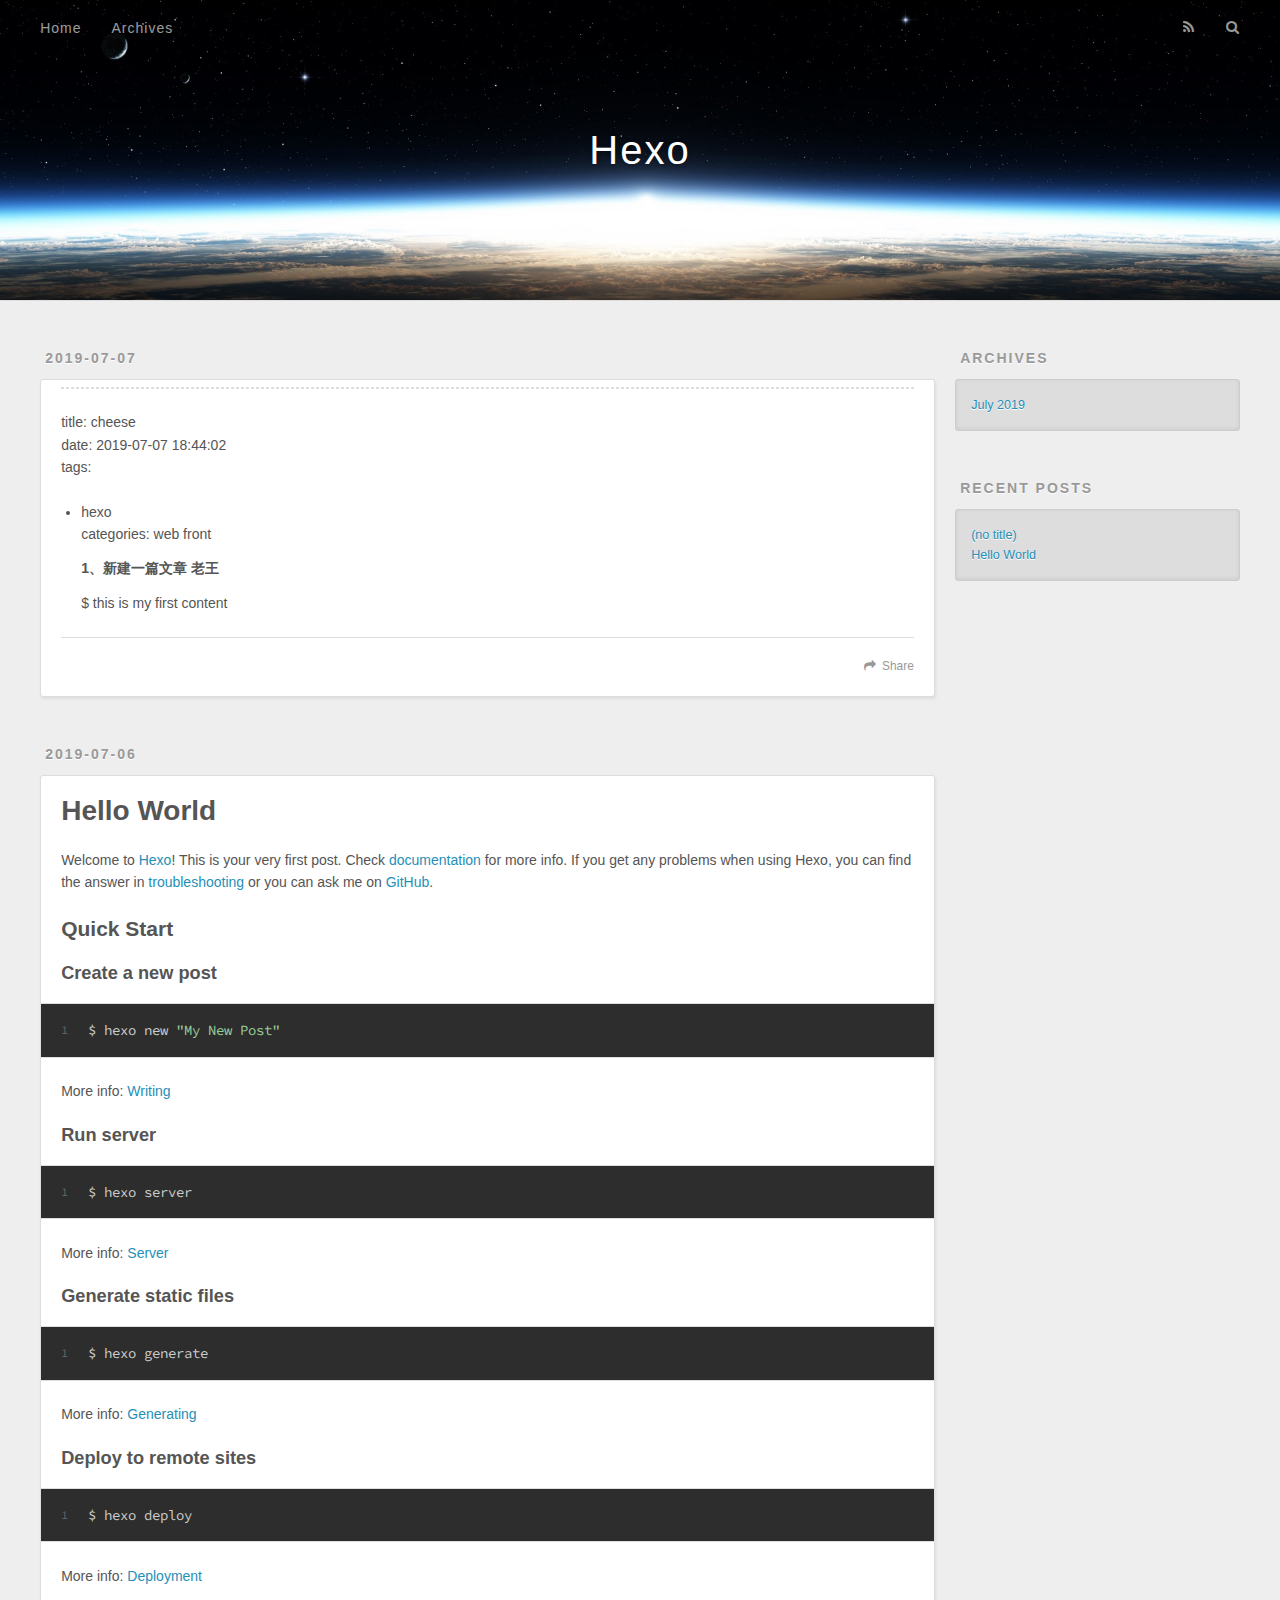
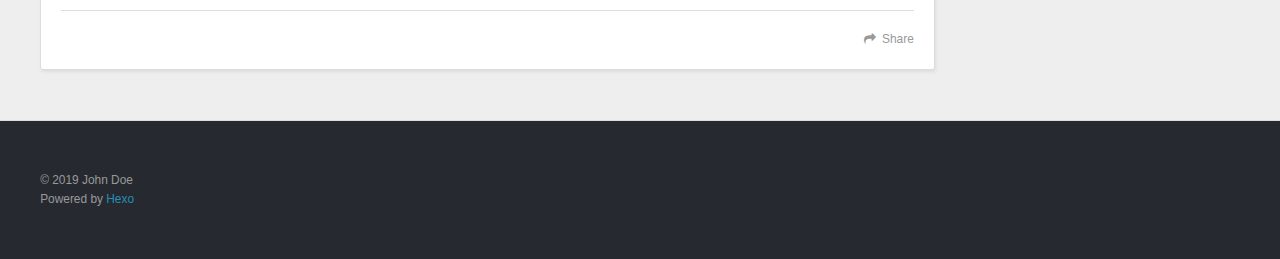
==== commit 851442c9: "Site updated: 2019-07-14 15:15:16" ====
--- a/index.html
+++ b/index.html
@@ -1,99 +1,12 @@
 <!DOCTYPE html>
-
-
-
-
-
-
-
-
-
-
-
-
-  
-
-
-<html class="theme-next muse use-motion" lang>
+<html>
 <head><meta name="generator" content="Hexo 3.9.0">
-  <meta charset="UTF-8">
-<meta http-equiv="X-UA-Compatible" content="IE=edge">
-<meta name="viewport" content="width=device-width, initial-scale=1, maximum-scale=2">
-<meta name="theme-color" content="#222">
-
-
-
-
-
-
-
-
-
-
-
-
-
-
-
-
-
-
-
-
-
-
-<link rel="stylesheet" href="/lib/font-awesome/css/font-awesome.min.css?v=4.7.0">
-
-<link rel="stylesheet" href="/css/main.css?v=7.2.0">
-
-
-  <link rel="apple-touch-icon" sizes="180x180" href="/images/apple-touch-icon-next.png?v=7.2.0">
-
-
-  <link rel="icon" type="image/png" sizes="32x32" href="/images/favicon-32x32-next.png?v=7.2.0">
-
-
-  <link rel="icon" type="image/png" sizes="16x16" href="/images/favicon-16x16-next.png?v=7.2.0">
-
-
-  <link rel="mask-icon" href="/images/logo.svg?v=7.2.0" color="#222">
-
-
-
-
-
-
-
-<script id="hexo.configurations">
-  var NexT = window.NexT || {};
-  var CONFIG = {
-    root: '/',
-    scheme: 'Muse',
-    version: '7.2.0',
-    sidebar: {"position":"left","display":"post","offset":12,"onmobile":false,"dimmer":false},
-    back2top: true,
-    back2top_sidebar: false,
-    fancybox: false,
-    fastclick: false,
-    lazyload: false,
-    tabs: true,
-    motion: {"enable":true,"async":false,"transition":{"post_block":"fadeIn","post_header":"slideDownIn","post_body":"slideDownIn","coll_header":"slideLeftIn","sidebar":"slideUpIn"}},
-    algolia: {
-      applicationID: '',
-      apiKey: '',
-      indexName: '',
-      hits: {"per_page":10},
-      labels: {"input_placeholder":"Search for Posts","hits_empty":"We didn't find any results for the search: ${query}","hits_stats":"${hits} results found in ${time} ms"}
-    }
-  };
-</script>
-
-
-  
-
-
-
-
+  <meta charset="utf-8">
+  
+
+  
+  <title>Hexo</title>
+  <meta name="viewport" content="width=device-width, initial-scale=1, maximum-scale=1">
   <meta property="og:type" content="website">
 <meta property="og:title" content="Hexo">
 <meta property="og:url" content="http://yoursite.com/index.html">
@@ -101,414 +14,108 @@
 <meta property="og:locale" content="default">
 <meta name="twitter:card" content="summary">
 <meta name="twitter:title" content="Hexo">
-
-
-
-
-
-  
-  
-  <link rel="canonical" href="http://yoursite.com/">
-
-
-
-<script id="page.configurations">
-  CONFIG.page = {
-    sidebar: "",
-  };
-</script>
-
-  <title>Hexo</title>
-  
-
-
-
-
-
-
-
-
-
-
-
-
-  <noscript>
-  <style>
-  .use-motion .motion-element,
-  .use-motion .brand,
-  .use-motion .menu-item,
-  .sidebar-inner,
-  .use-motion .post-block,
-  .use-motion .pagination,
-  .use-motion .comments,
-  .use-motion .post-header,
-  .use-motion .post-body,
-  .use-motion .collection-title { opacity: initial; }
-
-  .use-motion .logo,
-  .use-motion .site-title,
-  .use-motion .site-subtitle {
-    opacity: initial;
-    top: initial;
-  }
-
-  .use-motion .logo-line-before i { left: initial; }
-  .use-motion .logo-line-after i { right: initial; }
-  </style>
-</noscript>
-
+  
+    <link rel="alternate" href="/atom.xml" title="Hexo" type="application/atom+xml">
+  
+  
+    <link rel="icon" href="/favicon.png">
+  
+  
+    <link href="//fonts.googleapis.com/css?family=Source+Code+Pro" rel="stylesheet" type="text/css">
+  
+  <link rel="stylesheet" href="/css/style.css">
 </head>
-
-<body itemscope itemtype="http://schema.org/WebPage" lang="default">
-
-  
-  
-    
-  
-
-  <div class="container sidebar-position-left 
-  page-home">
-    <div class="headband"></div>
-
-    <header id="header" class="header" itemscope itemtype="http://schema.org/WPHeader">
-      <div class="header-inner"><div class="site-brand-wrapper">
-  <div class="site-meta">
-    
-
-    <div class="custom-logo-site-title">
-      <a href="/" class="brand" rel="start">
-        <span class="logo-line-before"><i></i></span>
-        <span class="site-title">Hexo</span>
-        <span class="logo-line-after"><i></i></span>
-      </a>
-    </div>
-    
-    
-  </div>
-
-  <div class="site-nav-toggle">
-    <button aria-label="Navigationsleiste an/ausschalten">
-      <span class="btn-bar"></span>
-      <span class="btn-bar"></span>
-      <span class="btn-bar"></span>
-    </button>
-  </div>
-</div>
-
-
-
-<nav class="site-nav">
-  
-    <ul id="menu" class="menu">
-      
-        
-        
-        
-          
-          <li class="menu-item menu-item-home menu-item-active">
-
-    
-    
-      
-    
-
-    
-
-    <a href="/" rel="section"><i class="menu-item-icon fa fa-fw fa-home"></i> <br>Startseite</a>
-
-  </li>
-        
-        
-        
-          
-          <li class="menu-item menu-item-archives">
-
-    
-    
-      
-    
-
-    
-
-    <a href="/archives/" rel="section"><i class="menu-item-icon fa fa-fw fa-archive"></i> <br>Archiv</a>
-
-  </li>
-
-      
-      
-    </ul>
-  
-
-  
-    
-
-  
-
-  
-</nav>
-
-
-
-  
-
-
-
-</div>
-    </header>
-
-    
-
-
-    <main id="main" class="main">
-      <div class="main-inner">
-        <div class="content-wrap">
-          
-          <div id="content" class="content">
-            
-  <section id="posts" class="posts-expand">
-    
-      
-
-  
-
-  
-  
-  
-
-  
-
-  <article class="post post-type-normal" itemscope itemtype="http://schema.org/Article">
-  
-  
-  
-  <div class="post-block">
-    <link itemprop="mainEntityOfPage" href="http://yoursite.com/2019/07/07/cheese/">
-
-    <span hidden itemprop="author" itemscope itemtype="http://schema.org/Person">
-      <meta itemprop="name" content="John Doe">
-      <meta itemprop="description" content>
-      <meta itemprop="image" content="/images/avatar.gif">
-    </span>
-
-    <span hidden itemprop="publisher" itemscope itemtype="http://schema.org/Organization">
-      <meta itemprop="name" content="Hexo">
-    </span>
-
-    
-      <header class="post-header">
-
-        
-        
-          <h1 class="post-title" itemprop="name headline">
-                
-                
-                <a href="/2019/07/07/cheese/" class="post-title-link" itemprop="url">cheese</a>
-              
-            
-          </h1>
-        
-
-        <div class="post-meta">
-
-          
-          
-          
-
-          
-            <span class="post-meta-item">
-              <span class="post-meta-item-icon">
-                <i class="fa fa-calendar-o"></i>
-              </span>
-              
-                <span class="post-meta-item-text">Veröffentlicht am</span>
-              
-
-              
-                
-              
-
-              <time title="Erstellt: 2019-07-07 18:44:02" itemprop="dateCreated datePublished" datetime="2019-07-07T18:44:02+08:00">2019-07-07</time>
-            </span>
-          
-
-          
-
-          
-
-          
-            
-            
-          
-
-          
-          
-
-          
-
-          <br>
-          
-
-          
-
-          
-
-        </div>
+</html>
+<body>
+  <div id="container">
+    <div id="wrap">
+      <header id="header">
+  <div id="banner"></div>
+  <div id="header-outer" class="outer">
+    <div id="header-title" class="inner">
+      <h1 id="logo-wrap">
+        <a href="/" id="logo">Hexo</a>
+      </h1>
+      
+    </div>
+    <div id="header-inner" class="inner">
+      <nav id="main-nav">
+        <a id="main-nav-toggle" class="nav-icon"></a>
+        
+          <a class="main-nav-link" href="/">Home</a>
+        
+          <a class="main-nav-link" href="/archives">Archives</a>
+        
+      </nav>
+      <nav id="sub-nav">
+        
+          <a id="nav-rss-link" class="nav-icon" href="/atom.xml" title="RSS Feed"></a>
+        
+        <a id="nav-search-btn" class="nav-icon" title="Search"></a>
+      </nav>
+      <div id="search-form-wrap">
+        <form action="//google.com/search" method="get" accept-charset="UTF-8" class="search-form"><input type="search" name="q" class="search-form-input" placeholder="Search"><button type="submit" class="search-form-submit">&#xF002;</button><input type="hidden" name="sitesearch" value="http://yoursite.com"></form>
+      </div>
+    </div>
+  </div>
+</header>
+      <div class="outer">
+        <section id="main">
+  
+    <article id="post-cheese" class="article article-type-post" itemscope itemprop="blogPost">
+  <div class="article-meta">
+    <a href="/2019/07/07/cheese/" class="article-date">
+  <time datetime="2019-07-07T10:44:02.159Z" itemprop="datePublished">2019-07-07</time>
+</a>
+    
+  </div>
+  <div class="article-inner">
+    
+    
+    <div class="article-entry" itemprop="articleBody">
+      
+        <hr>
+<p>title: cheese<br>date: 2019-07-07 18:44:02<br>tags:</p>
+<ul>
+<li>hexo<br>categories: web front<h5 id="1、新建一篇文章-老王"><a href="#1、新建一篇文章-老王" class="headerlink" title="1、新建一篇文章 老王"></a>1、新建一篇文章 老王</h5>$ this is my first content</li>
+</ul>
+
+      
+    </div>
+    <footer class="article-footer">
+      <a data-url="http://yoursite.com/2019/07/07/cheese/" data-id="cjy2m6w8200008cw7yhf8vimy" class="article-share-link">Share</a>
+      
+      
+    </footer>
+  </div>
+  
+</article>
+
+
+  
+    <article id="post-hello-world" class="article article-type-post" itemscope itemprop="blogPost">
+  <div class="article-meta">
+    <a href="/2019/07/06/hello-world/" class="article-date">
+  <time datetime="2019-07-06T15:42:14.344Z" itemprop="datePublished">2019-07-06</time>
+</a>
+    
+  </div>
+  <div class="article-inner">
+    
+    
+      <header class="article-header">
+        
+  
+    <h1 itemprop="name">
+      <a class="article-title" href="/2019/07/06/hello-world/">Hello World</a>
+    </h1>
+  
+
       </header>
     
-
-    
-    
-    
-    <div class="post-body" itemprop="articleBody">
-
-      
-      
-
-      
-        
-          
-            
-          
-        
-      
-    </div>
-
-    
-
-    
-    
-    
-
-    
-
-    
-      
-    
-    
-
-    
-
-    <footer class="post-footer">
-      
-
-      
-
-      
-
-      
-      
-        <div class="post-eof"></div>
-      
-    </footer>
-  </div>
-  
-  
-  
-  </article>
-
-
-    
-      
-
-  
-
-  
-  
-  
-
-  
-
-  <article class="post post-type-normal" itemscope itemtype="http://schema.org/Article">
-  
-  
-  
-  <div class="post-block">
-    <link itemprop="mainEntityOfPage" href="http://yoursite.com/2019/07/06/hello-world/">
-
-    <span hidden itemprop="author" itemscope itemtype="http://schema.org/Person">
-      <meta itemprop="name" content="John Doe">
-      <meta itemprop="description" content>
-      <meta itemprop="image" content="/images/avatar.gif">
-    </span>
-
-    <span hidden itemprop="publisher" itemscope itemtype="http://schema.org/Organization">
-      <meta itemprop="name" content="Hexo">
-    </span>
-
-    
-      <header class="post-header">
-
-        
-        
-          <h1 class="post-title" itemprop="name headline">
-                
-                
-                <a href="/2019/07/06/hello-world/" class="post-title-link" itemprop="url">Hello World</a>
-              
-            
-          </h1>
-        
-
-        <div class="post-meta">
-
-          
-          
-          
-
-          
-            <span class="post-meta-item">
-              <span class="post-meta-item-icon">
-                <i class="fa fa-calendar-o"></i>
-              </span>
-              
-                <span class="post-meta-item-text">Veröffentlicht am</span>
-              
-
-              
-                
-              
-
-              <time title="Erstellt: 2019-07-06 23:42:14" itemprop="dateCreated datePublished" datetime="2019-07-06T23:42:14+08:00">2019-07-06</time>
-            </span>
-          
-
-          
-
-          
-
-          
-            
-            
-          
-
-          
-          
-
-          
-
-          <br>
-          
-
-          
-
-          
-
-        </div>
-      </header>
-    
-
-    
-    
-    
-    <div class="post-body" itemprop="articleBody">
-
-      
-      
-
-      
-        
-          
-            <p>Welcome to <a href="https://hexo.io/" target="_blank" rel="noopener">Hexo</a>! This is your very first post. Check <a href="https://hexo.io/docs/" target="_blank" rel="noopener">documentation</a> for more info. If you get any problems when using Hexo, you can find the answer in <a href="https://hexo.io/docs/troubleshooting.html" target="_blank" rel="noopener">troubleshooting</a> or you can ask me on <a href="https://github.com/hexojs/hexo/issues" target="_blank" rel="noopener">GitHub</a>.</p>
+    <div class="article-entry" itemprop="articleBody">
+      
+        <p>Welcome to <a href="https://hexo.io/" target="_blank" rel="noopener">Hexo</a>! This is your very first post. Check <a href="https://hexo.io/docs/" target="_blank" rel="noopener">documentation</a> for more info. If you get any problems when using Hexo, you can find the answer in <a href="https://hexo.io/docs/troubleshooting.html" target="_blank" rel="noopener">troubleshooting</a> or you can ask me on <a href="https://github.com/hexojs/hexo/issues" target="_blank" rel="noopener">GitHub</a>.</p>
 <h2 id="Quick-Start"><a href="#Quick-Start" class="headerlink" title="Quick Start"></a>Quick Start</h2><h3 id="Create-a-new-post"><a href="#Create-a-new-post" class="headerlink" title="Create a new post"></a>Create a new post</h3><figure class="highlight bash"><table><tr><td class="gutter"><pre><span class="line">1</span><br></pre></td><td class="code"><pre><span class="line">$ hexo new <span class="string">"My New Post"</span></span><br></pre></td></tr></table></figure>
 
 <p>More info: <a href="https://hexo.io/docs/writing.html" target="_blank" rel="noopener">Writing</a></p>
@@ -522,296 +129,95 @@
 
 <p>More info: <a href="https://hexo.io/docs/deployment.html" target="_blank" rel="noopener">Deployment</a></p>
 
-          
-        
-      
-    </div>
-
-    
-
-    
-    
-    
-
-    
-
-    
-      
-    
-    
-
-    
-
-    <footer class="post-footer">
-      
-
-      
-
-      
-
-      
-      
-        <div class="post-eof"></div>
+      
+    </div>
+    <footer class="article-footer">
+      <a data-url="http://yoursite.com/2019/07/06/hello-world/" data-id="cjy2m6w8d00018cw77yxqqjix" class="article-share-link">Share</a>
+      
       
     </footer>
   </div>
   
-  
-  
-  </article>
-
-
-    
-  </section>
-
-  
-
-
-          </div>
-          
-
-        </div>
-        
-          
-  
-  <div class="sidebar-toggle">
-    <div class="sidebar-toggle-line-wrap">
-      <span class="sidebar-toggle-line sidebar-toggle-line-first"></span>
-      <span class="sidebar-toggle-line sidebar-toggle-line-middle"></span>
-      <span class="sidebar-toggle-line sidebar-toggle-line-last"></span>
-    </div>
-  </div>
-
-  <aside id="sidebar" class="sidebar">
-    <div class="sidebar-inner">
-
-      
-
-      
-
-      <div class="site-overview-wrap sidebar-panel sidebar-panel-active">
-        <div class="site-overview">
-          <div class="site-author motion-element" itemprop="author" itemscope itemtype="http://schema.org/Person">
-            
-              <p class="site-author-name" itemprop="name">John Doe</p>
-              <div class="site-description motion-element" itemprop="description"></div>
-          </div>
-
-          
-            <nav class="site-state motion-element">
-              
-                <div class="site-state-item site-state-posts">
-                
-                  <a href="/archives/">
-                
-                    <span class="site-state-item-count">2</span>
-                    <span class="site-state-item-name">Artikel</span>
-                  </a>
-                </div>
-              
-
-              
-
-              
-            </nav>
-          
-
-          
-
-          
-
-          
-
-          
-
-          
-          
-
-          
-            
-          
-          
-
-        </div>
+</article>
+
+
+  
+
+
+</section>
+        
+          <aside id="sidebar">
+  
+    
+
+  
+    
+
+  
+    
+  
+    
+  <div class="widget-wrap">
+    <h3 class="widget-title">Archives</h3>
+    <div class="widget">
+      <ul class="archive-list"><li class="archive-list-item"><a class="archive-list-link" href="/archives/2019/07/">July 2019</a></li></ul>
+    </div>
+  </div>
+
+
+  
+    
+  <div class="widget-wrap">
+    <h3 class="widget-title">Recent Posts</h3>
+    <div class="widget">
+      <ul>
+        
+          <li>
+            <a href="/2019/07/07/cheese/">(no title)</a>
+          </li>
+        
+          <li>
+            <a href="/2019/07/06/hello-world/">Hello World</a>
+          </li>
+        
+      </ul>
+    </div>
+  </div>
+
+  
+</aside>
+        
       </div>
-
-      
-
-      
-
-    </div>
-  </aside>
-  
-
-
-        
-      </div>
-    </main>
-
-    <footer id="footer" class="footer">
-      <div class="footer-inner">
-        <div class="copyright">&copy; <span itemprop="copyrightYear">2019</span>
-  <span class="with-love" id="animate">
-    <i class="fa fa-user"></i>
-  </span>
-  <span class="author" itemprop="copyrightHolder">John Doe</span>
-
-  
-
-  
-</div>
-
-
-  <div class="powered-by">Erstellt mit  <a href="https://hexo.io" class="theme-link" rel="noopener" target="_blank">Hexo</a> v3.9.0</div>
-
-
-
-  <span class="post-meta-divider">|</span>
-
-
-
-  <div class="theme-info">Design – <a href="https://theme-next.org" class="theme-link" rel="noopener" target="_blank">NexT.Muse</a> v7.2.0</div>
-
-
-
-
-        
-
-
-
-
-
-
-
-
-        
-      </div>
-    </footer>
-
-    
-      <div class="back-to-top">
-        <i class="fa fa-arrow-up"></i>
-        
-      </div>
-    
-
-    
-
-    
-
-    
-  </div>
-
-  
-
-<script>
-  if (Object.prototype.toString.call(window.Promise) !== '[object Function]') {
-    window.Promise = null;
-  }
-</script>
-
-
-
-
-
-
-
-
-
-
-
-
-
-
-
-
-
-
-
-
-
-
-
-
-
-
-  
-  <script src="/lib/jquery/index.js?v=3.4.1"></script>
-
-  
-  <script src="/lib/velocity/velocity.min.js?v=1.2.1"></script>
-
-  
-  <script src="/lib/velocity/velocity.ui.min.js?v=1.2.1"></script>
-
-
-  
-
-
-  <script src="/js/utils.js?v=7.2.0"></script>
-
-  <script src="/js/motion.js?v=7.2.0"></script>
-
-
-
-  
-  
-
-
-  <script src="/js/schemes/muse.js?v=7.2.0"></script>
-
-
-
-  
-
-  
-
-
-  <script src="/js/next-boot.js?v=7.2.0"></script>
-
-
-  
-
-  
-
-  
-
-  
-
-
-
-  
-
-
-
-
-  
-
-  
-
-  
-
-  
-
-  
-
-  
-
-  
-
-  
-
-  
-
-  
-
-  
-
-  
-
-  
-
-  
-
+      <footer id="footer">
+  
+  <div class="outer">
+    <div id="footer-info" class="inner">
+      &copy; 2019 John Doe<br>
+      Powered by <a href="http://hexo.io/" target="_blank">Hexo</a>
+    </div>
+  </div>
+</footer>
+    </div>
+    <nav id="mobile-nav">
+  
+    <a href="/" class="mobile-nav-link">Home</a>
+  
+    <a href="/archives" class="mobile-nav-link">Archives</a>
+  
+</nav>
+    
+
+<script src="//ajax.googleapis.com/ajax/libs/jquery/2.0.3/jquery.min.js"></script>
+
+
+  <link rel="stylesheet" href="/fancybox/jquery.fancybox.css">
+  <script src="/fancybox/jquery.fancybox.pack.js"></script>
+
+
+<script src="/js/script.js"></script>
+
+
+
+  </div>
 </body>
-</html>
+</html>--- a/css/style.css
+++ b/css/style.css
@@ -0,0 +1,1374 @@
+body {
+  width: 100%;
+}
+body:before,
+body:after {
+  content: "";
+  display: table;
+}
+body:after {
+  clear: both;
+}
+html,
+body,
+div,
+span,
+applet,
+object,
+iframe,
+h1,
+h2,
+h3,
+h4,
+h5,
+h6,
+p,
+blockquote,
+pre,
+a,
+abbr,
+acronym,
+address,
+big,
+cite,
+code,
+del,
+dfn,
+em,
+img,
+ins,
+kbd,
+q,
+s,
+samp,
+small,
+strike,
+strong,
+sub,
+sup,
+tt,
+var,
+dl,
+dt,
+dd,
+ol,
+ul,
+li,
+fieldset,
+form,
+label,
+legend,
+table,
+caption,
+tbody,
+tfoot,
+thead,
+tr,
+th,
+td {
+  margin: 0;
+  padding: 0;
+  border: 0;
+  outline: 0;
+  font-weight: inherit;
+  font-style: inherit;
+  font-family: inherit;
+  font-size: 100%;
+  vertical-align: baseline;
+}
+body {
+  line-height: 1;
+  color: #000;
+  background: #fff;
+}
+ol,
+ul {
+  list-style: none;
+}
+table {
+  border-collapse: separate;
+  border-spacing: 0;
+  vertical-align: middle;
+}
+caption,
+th,
+td {
+  text-align: left;
+  font-weight: normal;
+  vertical-align: middle;
+}
+a img {
+  border: none;
+}
+input,
+button {
+  margin: 0;
+  padding: 0;
+}
+input::-moz-focus-inner,
+button::-moz-focus-inner {
+  border: 0;
+  padding: 0;
+}
+@font-face {
+  font-family: FontAwesome;
+  font-style: normal;
+  font-weight: normal;
+  src: url("fonts/fontawesome-webfont.eot?v=#4.0.3");
+  src: url("fonts/fontawesome-webfont.eot?#iefix&v=#4.0.3") format("embedded-opentype"), url("fonts/fontawesome-webfont.woff?v=#4.0.3") format("woff"), url("fonts/fontawesome-webfont.ttf?v=#4.0.3") format("truetype"), url("fonts/fontawesome-webfont.svg#fontawesomeregular?v=#4.0.3") format("svg");
+}
+html,
+body,
+#container {
+  height: 100%;
+}
+body {
+  background: #eee;
+  font: 14px -apple-system, BlinkMacSystemFont, "Segoe UI", "Roboto", "Oxygen", "Ubuntu", "Cantarell", "Fira Sans", "Droid Sans", "Helvetica Neue", sans-serif;
+  -webkit-text-size-adjust: 100%;
+}
+.outer {
+  max-width: 1220px;
+  margin: 0 auto;
+  padding: 0 20px;
+}
+.outer:before,
+.outer:after {
+  content: "";
+  display: table;
+}
+.outer:after {
+  clear: both;
+}
+.inner {
+  display: inline;
+  float: left;
+  width: 98.33333333333333%;
+  margin: 0 0.833333333333333%;
+}
+.left,
+.alignleft {
+  float: left;
+}
+.right,
+.alignright {
+  float: right;
+}
+.clear {
+  clear: both;
+}
+#container {
+  position: relative;
+}
+.mobile-nav-on {
+  overflow: hidden;
+}
+#wrap {
+  height: 100%;
+  width: 100%;
+  position: absolute;
+  top: 0;
+  left: 0;
+  -webkit-transition: 0.2s ease-out;
+  -moz-transition: 0.2s ease-out;
+  -ms-transition: 0.2s ease-out;
+  transition: 0.2s ease-out;
+  z-index: 1;
+  background: #eee;
+}
+.mobile-nav-on #wrap {
+  left: 280px;
+}
+@media screen and (min-width: 768px) {
+  #main {
+    display: inline;
+    float: left;
+    width: 73.33333333333333%;
+    margin: 0 0.833333333333333%;
+  }
+}
+.article-date,
+.article-category-link,
+.archive-year,
+.widget-title {
+  text-decoration: none;
+  text-transform: uppercase;
+  letter-spacing: 2px;
+  color: #999;
+  margin-bottom: 1em;
+  margin-left: 5px;
+  line-height: 1em;
+  text-shadow: 0 1px #fff;
+  font-weight: bold;
+}
+.article-inner,
+.archive-article-inner {
+  background: #fff;
+  -webkit-box-shadow: 1px 2px 3px #ddd;
+  box-shadow: 1px 2px 3px #ddd;
+  border: 1px solid #ddd;
+  border-radius: 3px;
+}
+.article-entry h1,
+.widget h1 {
+  font-size: 2em;
+}
+.article-entry h2,
+.widget h2 {
+  font-size: 1.5em;
+}
+.article-entry h3,
+.widget h3 {
+  font-size: 1.3em;
+}
+.article-entry h4,
+.widget h4 {
+  font-size: 1.2em;
+}
+.article-entry h5,
+.widget h5 {
+  font-size: 1em;
+}
+.article-entry h6,
+.widget h6 {
+  font-size: 1em;
+  color: #999;
+}
+.article-entry hr,
+.widget hr {
+  border: 1px dashed #ddd;
+}
+.article-entry strong,
+.widget strong {
+  font-weight: bold;
+}
+.article-entry em,
+.widget em,
+.article-entry cite,
+.widget cite {
+  font-style: italic;
+}
+.article-entry sup,
+.widget sup,
+.article-entry sub,
+.widget sub {
+  font-size: 0.75em;
+  line-height: 0;
+  position: relative;
+  vertical-align: baseline;
+}
+.article-entry sup,
+.widget sup {
+  top: -0.5em;
+}
+.article-entry sub,
+.widget sub {
+  bottom: -0.2em;
+}
+.article-entry small,
+.widget small {
+  font-size: 0.85em;
+}
+.article-entry acronym,
+.widget acronym,
+.article-entry abbr,
+.widget abbr {
+  border-bottom: 1px dotted;
+}
+.article-entry ul,
+.widget ul,
+.article-entry ol,
+.widget ol,
+.article-entry dl,
+.widget dl {
+  margin: 0 20px;
+  line-height: 1.6em;
+}
+.article-entry ul ul,
+.widget ul ul,
+.article-entry ol ul,
+.widget ol ul,
+.article-entry ul ol,
+.widget ul ol,
+.article-entry ol ol,
+.widget ol ol {
+  margin-top: 0;
+  margin-bottom: 0;
+}
+.article-entry ul,
+.widget ul {
+  list-style: disc;
+}
+.article-entry ol,
+.widget ol {
+  list-style: decimal;
+}
+.article-entry dt,
+.widget dt {
+  font-weight: bold;
+}
+#header {
+  height: 300px;
+  position: relative;
+  border-bottom: 1px solid #ddd;
+}
+#header:before,
+#header:after {
+  content: "";
+  position: absolute;
+  left: 0;
+  right: 0;
+  height: 40px;
+}
+#header:before {
+  top: 0;
+  background: -webkit-linear-gradient(rgba(0,0,0,0.2), transparent);
+  background: -moz-linear-gradient(rgba(0,0,0,0.2), transparent);
+  background: -ms-linear-gradient(rgba(0,0,0,0.2), transparent);
+  background: linear-gradient(rgba(0,0,0,0.2), transparent);
+}
+#header:after {
+  bottom: 0;
+  background: -webkit-linear-gradient(transparent, rgba(0,0,0,0.2));
+  background: -moz-linear-gradient(transparent, rgba(0,0,0,0.2));
+  background: -ms-linear-gradient(transparent, rgba(0,0,0,0.2));
+  background: linear-gradient(transparent, rgba(0,0,0,0.2));
+}
+#header-outer {
+  height: 100%;
+  position: relative;
+}
+#header-inner {
+  position: relative;
+  overflow: hidden;
+}
+#banner {
+  position: absolute;
+  top: 0;
+  left: 0;
+  width: 100%;
+  height: 100%;
+  background: url("images/banner.jpg") center #000;
+  -webkit-background-size: cover;
+  -moz-background-size: cover;
+  background-size: cover;
+  z-index: -1;
+}
+#header-title {
+  text-align: center;
+  height: 40px;
+  position: absolute;
+  top: 50%;
+  left: 0;
+  margin-top: -20px;
+}
+#logo,
+#subtitle {
+  text-decoration: none;
+  color: #fff;
+  font-weight: 300;
+  text-shadow: 0 1px 4px rgba(0,0,0,0.3);
+}
+#logo {
+  font-size: 40px;
+  line-height: 40px;
+  letter-spacing: 2px;
+}
+#subtitle {
+  font-size: 16px;
+  line-height: 16px;
+  letter-spacing: 1px;
+}
+#subtitle-wrap {
+  margin-top: 16px;
+}
+#main-nav {
+  float: left;
+  margin-left: -15px;
+}
+.nav-icon,
+.main-nav-link {
+  float: left;
+  color: #fff;
+  opacity: 0.6;
+  text-decoration: none;
+  text-shadow: 0 1px rgba(0,0,0,0.2);
+  -webkit-transition: opacity 0.2s;
+  -moz-transition: opacity 0.2s;
+  -ms-transition: opacity 0.2s;
+  transition: opacity 0.2s;
+  display: block;
+  padding: 20px 15px;
+}
+.nav-icon:hover,
+.main-nav-link:hover {
+  opacity: 1;
+}
+.nav-icon {
+  font-family: FontAwesome;
+  text-align: center;
+  font-size: 14px;
+  width: 14px;
+  height: 14px;
+  padding: 20px 15px;
+  position: relative;
+  cursor: pointer;
+}
+.main-nav-link {
+  font-weight: 300;
+  letter-spacing: 1px;
+}
+@media screen and (max-width: 479px) {
+  .main-nav-link {
+    display: none;
+  }
+}
+#main-nav-toggle {
+  display: none;
+}
+#main-nav-toggle:before {
+  content: "\f0c9";
+}
+@media screen and (max-width: 479px) {
+  #main-nav-toggle {
+    display: block;
+  }
+}
+#sub-nav {
+  float: right;
+  margin-right: -15px;
+}
+#nav-rss-link:before {
+  content: "\f09e";
+}
+#nav-search-btn:before {
+  content: "\f002";
+}
+#search-form-wrap {
+  position: absolute;
+  top: 15px;
+  width: 150px;
+  height: 30px;
+  right: -150px;
+  opacity: 0;
+  -webkit-transition: 0.2s ease-out;
+  -moz-transition: 0.2s ease-out;
+  -ms-transition: 0.2s ease-out;
+  transition: 0.2s ease-out;
+}
+#search-form-wrap.on {
+  opacity: 1;
+  right: 0;
+}
+@media screen and (max-width: 479px) {
+  #search-form-wrap {
+    width: 100%;
+    right: -100%;
+  }
+}
+.search-form {
+  position: absolute;
+  top: 0;
+  left: 0;
+  right: 0;
+  background: #fff;
+  padding: 5px 15px;
+  border-radius: 15px;
+  -webkit-box-shadow: 0 0 10px rgba(0,0,0,0.3);
+  box-shadow: 0 0 10px rgba(0,0,0,0.3);
+}
+.search-form-input {
+  border: none;
+  background: none;
+  color: #555;
+  width: 100%;
+  font: 13px -apple-system, BlinkMacSystemFont, "Segoe UI", "Roboto", "Oxygen", "Ubuntu", "Cantarell", "Fira Sans", "Droid Sans", "Helvetica Neue", sans-serif;
+  outline: none;
+}
+.search-form-input::-webkit-search-results-decoration,
+.search-form-input::-webkit-search-cancel-button {
+  -webkit-appearance: none;
+}
+.search-form-submit {
+  position: absolute;
+  top: 50%;
+  right: 10px;
+  margin-top: -7px;
+  font: 13px FontAwesome;
+  border: none;
+  background: none;
+  color: #bbb;
+  cursor: pointer;
+}
+.search-form-submit:hover,
+.search-form-submit:focus {
+  color: #777;
+}
+.article {
+  margin: 50px 0;
+}
+.article-inner {
+  overflow: hidden;
+}
+.article-meta:before,
+.article-meta:after {
+  content: "";
+  display: table;
+}
+.article-meta:after {
+  clear: both;
+}
+.article-date {
+  float: left;
+}
+.article-category {
+  float: left;
+  line-height: 1em;
+  color: #ccc;
+  text-shadow: 0 1px #fff;
+  margin-left: 8px;
+}
+.article-category:before {
+  content: "\2022";
+}
+.article-category-link {
+  margin: 0 12px 1em;
+}
+.article-header {
+  padding: 20px 20px 0;
+}
+.article-title {
+  text-decoration: none;
+  font-size: 2em;
+  font-weight: bold;
+  color: #555;
+  line-height: 1.1em;
+  -webkit-transition: color 0.2s;
+  -moz-transition: color 0.2s;
+  -ms-transition: color 0.2s;
+  transition: color 0.2s;
+}
+a.article-title:hover {
+  color: #258fb8;
+}
+.article-entry {
+  color: #555;
+  padding: 0 20px;
+}
+.article-entry:before,
+.article-entry:after {
+  content: "";
+  display: table;
+}
+.article-entry:after {
+  clear: both;
+}
+.article-entry p,
+.article-entry table {
+  line-height: 1.6em;
+  margin: 1.6em 0;
+}
+.article-entry h1,
+.article-entry h2,
+.article-entry h3,
+.article-entry h4,
+.article-entry h5,
+.article-entry h6 {
+  font-weight: bold;
+}
+.article-entry h1,
+.article-entry h2,
+.article-entry h3,
+.article-entry h4,
+.article-entry h5,
+.article-entry h6 {
+  line-height: 1.1em;
+  margin: 1.1em 0;
+}
+.article-entry a {
+  color: #258fb8;
+  text-decoration: none;
+}
+.article-entry a:hover {
+  text-decoration: underline;
+}
+.article-entry ul,
+.article-entry ol,
+.article-entry dl {
+  margin-top: 1.6em;
+  margin-bottom: 1.6em;
+}
+.article-entry img,
+.article-entry video {
+  max-width: 100%;
+  height: auto;
+  display: block;
+  margin: auto;
+}
+.article-entry iframe {
+  border: none;
+}
+.article-entry table {
+  width: 100%;
+  border-collapse: collapse;
+  border-spacing: 0;
+}
+.article-entry th {
+  font-weight: bold;
+  border-bottom: 3px solid #ddd;
+  padding-bottom: 0.5em;
+}
+.article-entry td {
+  border-bottom: 1px solid #ddd;
+  padding: 10px 0;
+}
+.article-entry blockquote {
+  font-family: Georgia, "Times New Roman", serif;
+  font-size: 1.4em;
+  margin: 1.6em 20px;
+  text-align: center;
+}
+.article-entry blockquote footer {
+  font-size: 14px;
+  margin: 1.6em 0;
+  font-family: -apple-system, BlinkMacSystemFont, "Segoe UI", "Roboto", "Oxygen", "Ubuntu", "Cantarell", "Fira Sans", "Droid Sans", "Helvetica Neue", sans-serif;
+}
+.article-entry blockquote footer cite:before {
+  content: "—";
+  padding: 0 0.5em;
+}
+.article-entry .pullquote {
+  text-align: left;
+  width: 45%;
+  margin: 0;
+}
+.article-entry .pullquote.left {
+  margin-left: 0.5em;
+  margin-right: 1em;
+}
+.article-entry .pullquote.right {
+  margin-right: 0.5em;
+  margin-left: 1em;
+}
+.article-entry .caption {
+  color: #999;
+  display: block;
+  font-size: 0.9em;
+  margin-top: 0.5em;
+  position: relative;
+  text-align: center;
+}
+.article-entry .video-container {
+  position: relative;
+  padding-top: 56.25%;
+  height: 0;
+  overflow: hidden;
+}
+.article-entry .video-container iframe,
+.article-entry .video-container object,
+.article-entry .video-container embed {
+  position: absolute;
+  top: 0;
+  left: 0;
+  width: 100%;
+  height: 100%;
+  margin-top: 0;
+}
+.article-more-link a {
+  display: inline-block;
+  line-height: 1em;
+  padding: 6px 15px;
+  border-radius: 15px;
+  background: #eee;
+  color: #999;
+  text-shadow: 0 1px #fff;
+  text-decoration: none;
+}
+.article-more-link a:hover {
+  background: #258fb8;
+  color: #fff;
+  text-decoration: none;
+  text-shadow: 0 1px #1e7293;
+}
+.article-footer {
+  font-size: 0.85em;
+  line-height: 1.6em;
+  border-top: 1px solid #ddd;
+  padding-top: 1.6em;
+  margin: 0 20px 20px;
+}
+.article-footer:before,
+.article-footer:after {
+  content: "";
+  display: table;
+}
+.article-footer:after {
+  clear: both;
+}
+.article-footer a {
+  color: #999;
+  text-decoration: none;
+}
+.article-footer a:hover {
+  color: #555;
+}
+.article-tag-list-item {
+  float: left;
+  margin-right: 10px;
+}
+.article-tag-list-link:before {
+  content: "#";
+}
+.article-comment-link {
+  float: right;
+}
+.article-comment-link:before {
+  content: "\f075";
+  font-family: FontAwesome;
+  padding-right: 8px;
+}
+.article-share-link {
+  cursor: pointer;
+  float: right;
+  margin-left: 20px;
+}
+.article-share-link:before {
+  content: "\f064";
+  font-family: FontAwesome;
+  padding-right: 6px;
+}
+#article-nav {
+  position: relative;
+}
+#article-nav:before,
+#article-nav:after {
+  content: "";
+  display: table;
+}
+#article-nav:after {
+  clear: both;
+}
+@media screen and (min-width: 768px) {
+  #article-nav {
+    margin: 50px 0;
+  }
+  #article-nav:before {
+    width: 8px;
+    height: 8px;
+    position: absolute;
+    top: 50%;
+    left: 50%;
+    margin-top: -4px;
+    margin-left: -4px;
+    content: "";
+    border-radius: 50%;
+    background: #ddd;
+    -webkit-box-shadow: 0 1px 2px #fff;
+    box-shadow: 0 1px 2px #fff;
+  }
+}
+.article-nav-link-wrap {
+  text-decoration: none;
+  text-shadow: 0 1px #fff;
+  color: #999;
+  -webkit-box-sizing: border-box;
+  -moz-box-sizing: border-box;
+  box-sizing: border-box;
+  margin-top: 50px;
+  text-align: center;
+  display: block;
+}
+.article-nav-link-wrap:hover {
+  color: #555;
+}
+@media screen and (min-width: 768px) {
+  .article-nav-link-wrap {
+    width: 50%;
+    margin-top: 0;
+  }
+}
+@media screen and (min-width: 768px) {
+  #article-nav-newer {
+    float: left;
+    text-align: right;
+    padding-right: 20px;
+  }
+}
+@media screen and (min-width: 768px) {
+  #article-nav-older {
+    float: right;
+    text-align: left;
+    padding-left: 20px;
+  }
+}
+.article-nav-caption {
+  text-transform: uppercase;
+  letter-spacing: 2px;
+  color: #ddd;
+  line-height: 1em;
+  font-weight: bold;
+}
+#article-nav-newer .article-nav-caption {
+  margin-right: -2px;
+}
+.article-nav-title {
+  font-size: 0.85em;
+  line-height: 1.6em;
+  margin-top: 0.5em;
+}
+.article-share-box {
+  position: absolute;
+  display: none;
+  background: #fff;
+  -webkit-box-shadow: 1px 2px 10px rgba(0,0,0,0.2);
+  box-shadow: 1px 2px 10px rgba(0,0,0,0.2);
+  border-radius: 3px;
+  margin-left: -145px;
+  overflow: hidden;
+  z-index: 1;
+}
+.article-share-box.on {
+  display: block;
+}
+.article-share-input {
+  width: 100%;
+  background: none;
+  -webkit-box-sizing: border-box;
+  -moz-box-sizing: border-box;
+  box-sizing: border-box;
+  font: 14px -apple-system, BlinkMacSystemFont, "Segoe UI", "Roboto", "Oxygen", "Ubuntu", "Cantarell", "Fira Sans", "Droid Sans", "Helvetica Neue", sans-serif;
+  padding: 0 15px;
+  color: #555;
+  outline: none;
+  border: 1px solid #ddd;
+  border-radius: 3px 3px 0 0;
+  height: 36px;
+  line-height: 36px;
+}
+.article-share-links {
+  background: #eee;
+}
+.article-share-links:before,
+.article-share-links:after {
+  content: "";
+  display: table;
+}
+.article-share-links:after {
+  clear: both;
+}
+.article-share-twitter,
+.article-share-facebook,
+.article-share-pinterest,
+.article-share-google {
+  width: 50px;
+  height: 36px;
+  display: block;
+  float: left;
+  position: relative;
+  color: #999;
+  text-shadow: 0 1px #fff;
+}
+.article-share-twitter:before,
+.article-share-facebook:before,
+.article-share-pinterest:before,
+.article-share-google:before {
+  font-size: 20px;
+  font-family: FontAwesome;
+  width: 20px;
+  height: 20px;
+  position: absolute;
+  top: 50%;
+  left: 50%;
+  margin-top: -10px;
+  margin-left: -10px;
+  text-align: center;
+}
+.article-share-twitter:hover,
+.article-share-facebook:hover,
+.article-share-pinterest:hover,
+.article-share-google:hover {
+  color: #fff;
+}
+.article-share-twitter:before {
+  content: "\f099";
+}
+.article-share-twitter:hover {
+  background: #00aced;
+  text-shadow: 0 1px #008abe;
+}
+.article-share-facebook:before {
+  content: "\f09a";
+}
+.article-share-facebook:hover {
+  background: #3b5998;
+  text-shadow: 0 1px #2f477a;
+}
+.article-share-pinterest:before {
+  content: "\f0d2";
+}
+.article-share-pinterest:hover {
+  background: #cb2027;
+  text-shadow: 0 1px #a21a1f;
+}
+.article-share-google:before {
+  content: "\f0d5";
+}
+.article-share-google:hover {
+  background: #dd4b39;
+  text-shadow: 0 1px #be3221;
+}
+.article-gallery {
+  background: #000;
+  position: relative;
+}
+.article-gallery-photos {
+  position: relative;
+  overflow: hidden;
+}
+.article-gallery-img {
+  display: none;
+  max-width: 100%;
+}
+.article-gallery-img:first-child {
+  display: block;
+}
+.article-gallery-img.loaded {
+  position: absolute;
+  display: block;
+}
+.article-gallery-img img {
+  display: block;
+  max-width: 100%;
+  margin: 0 auto;
+}
+#comments {
+  background: #fff;
+  -webkit-box-shadow: 1px 2px 3px #ddd;
+  box-shadow: 1px 2px 3px #ddd;
+  padding: 20px;
+  border: 1px solid #ddd;
+  border-radius: 3px;
+  margin: 50px 0;
+}
+#comments a {
+  color: #258fb8;
+}
+.archives-wrap {
+  margin: 50px 0;
+}
+.archives:before,
+.archives:after {
+  content: "";
+  display: table;
+}
+.archives:after {
+  clear: both;
+}
+.archive-year-wrap {
+  margin-bottom: 1em;
+}
+.archives {
+  -webkit-column-gap: 10px;
+  -moz-column-gap: 10px;
+  column-gap: 10px;
+}
+@media screen and (min-width: 480px) and (max-width: 767px) {
+  .archives {
+    -webkit-column-count: 2;
+    -moz-column-count: 2;
+    column-count: 2;
+  }
+}
+@media screen and (min-width: 768px) {
+  .archives {
+    -webkit-column-count: 3;
+    -moz-column-count: 3;
+    column-count: 3;
+  }
+}
+.archive-article {
+  -webkit-column-break-inside: avoid;
+  page-break-inside: avoid;
+  overflow: hidden;
+  break-inside: avoid-column;
+}
+.archive-article-inner {
+  padding: 10px;
+  margin-bottom: 15px;
+}
+.archive-article-title {
+  text-decoration: none;
+  font-weight: bold;
+  color: #555;
+  -webkit-transition: color 0.2s;
+  -moz-transition: color 0.2s;
+  -ms-transition: color 0.2s;
+  transition: color 0.2s;
+  line-height: 1.6em;
+}
+.archive-article-title:hover {
+  color: #258fb8;
+}
+.archive-article-footer {
+  margin-top: 1em;
+}
+.archive-article-date {
+  color: #999;
+  text-decoration: none;
+  font-size: 0.85em;
+  line-height: 1em;
+  margin-bottom: 0.5em;
+  display: block;
+}
+#page-nav {
+  margin: 50px auto;
+  background: #fff;
+  -webkit-box-shadow: 1px 2px 3px #ddd;
+  box-shadow: 1px 2px 3px #ddd;
+  border: 1px solid #ddd;
+  border-radius: 3px;
+  text-align: center;
+  color: #999;
+  overflow: hidden;
+}
+#page-nav:before,
+#page-nav:after {
+  content: "";
+  display: table;
+}
+#page-nav:after {
+  clear: both;
+}
+#page-nav a,
+#page-nav span {
+  padding: 10px 20px;
+  line-height: 1;
+  height: 2ex;
+}
+#page-nav a {
+  color: #999;
+  text-decoration: none;
+}
+#page-nav a:hover {
+  background: #999;
+  color: #fff;
+}
+#page-nav .prev {
+  float: left;
+}
+#page-nav .next {
+  float: right;
+}
+#page-nav .page-number {
+  display: inline-block;
+}
+@media screen and (max-width: 479px) {
+  #page-nav .page-number {
+    display: none;
+  }
+}
+#page-nav .current {
+  color: #555;
+  font-weight: bold;
+}
+#page-nav .space {
+  color: #ddd;
+}
+#footer {
+  background: #262a30;
+  padding: 50px 0;
+  border-top: 1px solid #ddd;
+  color: #999;
+}
+#footer a {
+  color: #258fb8;
+  text-decoration: none;
+}
+#footer a:hover {
+  text-decoration: underline;
+}
+#footer-info {
+  line-height: 1.6em;
+  font-size: 0.85em;
+}
+.article-entry pre,
+.article-entry .highlight {
+  background: #2d2d2d;
+  margin: 0 -20px;
+  padding: 15px 20px;
+  border-style: solid;
+  border-color: #ddd;
+  border-width: 1px 0;
+  overflow: auto;
+  color: #ccc;
+  line-height: 22.400000000000002px;
+}
+.article-entry .highlight .gutter pre,
+.article-entry .gist .gist-file .gist-data .line-numbers {
+  color: #666;
+  font-size: 0.85em;
+}
+.article-entry pre,
+.article-entry code {
+  font-family: "Source Code Pro", Consolas, Monaco, Menlo, Consolas, monospace;
+}
+.article-entry code {
+  background: #eee;
+  text-shadow: 0 1px #fff;
+  padding: 0 0.3em;
+}
+.article-entry pre code {
+  background: none;
+  text-shadow: none;
+  padding: 0;
+}
+.article-entry .highlight pre {
+  border: none;
+  margin: 0;
+  padding: 0;
+}
+.article-entry .highlight table {
+  margin: 0;
+  width: auto;
+}
+.article-entry .highlight td {
+  border: none;
+  padding: 0;
+}
+.article-entry .highlight figcaption {
+  font-size: 0.85em;
+  color: #999;
+  line-height: 1em;
+  margin-bottom: 1em;
+}
+.article-entry .highlight figcaption:before,
+.article-entry .highlight figcaption:after {
+  content: "";
+  display: table;
+}
+.article-entry .highlight figcaption:after {
+  clear: both;
+}
+.article-entry .highlight figcaption a {
+  float: right;
+}
+.article-entry .highlight .gutter pre {
+  text-align: right;
+  padding-right: 20px;
+}
+.article-entry .highlight .line {
+  height: 22.400000000000002px;
+}
+.article-entry .highlight .line.marked {
+  background: #515151;
+}
+.article-entry .gist {
+  margin: 0 -20px;
+  border-style: solid;
+  border-color: #ddd;
+  border-width: 1px 0;
+  background: #2d2d2d;
+  padding: 15px 20px 15px 0;
+}
+.article-entry .gist .gist-file {
+  border: none;
+  font-family: "Source Code Pro", Consolas, Monaco, Menlo, Consolas, monospace;
+  margin: 0;
+}
+.article-entry .gist .gist-file .gist-data {
+  background: none;
+  border: none;
+}
+.article-entry .gist .gist-file .gist-data .line-numbers {
+  background: none;
+  border: none;
+  padding: 0 20px 0 0;
+}
+.article-entry .gist .gist-file .gist-data .line-data {
+  padding: 0 !important;
+}
+.article-entry .gist .gist-file .highlight {
+  margin: 0;
+  padding: 0;
+  border: none;
+}
+.article-entry .gist .gist-file .gist-meta {
+  background: #2d2d2d;
+  color: #999;
+  font: 0.85em -apple-system, BlinkMacSystemFont, "Segoe UI", "Roboto", "Oxygen", "Ubuntu", "Cantarell", "Fira Sans", "Droid Sans", "Helvetica Neue", sans-serif;
+  text-shadow: 0 0;
+  padding: 0;
+  margin-top: 1em;
+  margin-left: 20px;
+}
+.article-entry .gist .gist-file .gist-meta a {
+  color: #258fb8;
+  font-weight: normal;
+}
+.article-entry .gist .gist-file .gist-meta a:hover {
+  text-decoration: underline;
+}
+pre .comment,
+pre .title {
+  color: #999;
+}
+pre .variable,
+pre .attribute,
+pre .tag,
+pre .regexp,
+pre .ruby .constant,
+pre .xml .tag .title,
+pre .xml .pi,
+pre .xml .doctype,
+pre .html .doctype,
+pre .css .id,
+pre .css .class,
+pre .css .pseudo {
+  color: #f2777a;
+}
+pre .number,
+pre .preprocessor,
+pre .built_in,
+pre .literal,
+pre .params,
+pre .constant {
+  color: #f99157;
+}
+pre .class,
+pre .ruby .class .title,
+pre .css .rules .attribute {
+  color: #9c9;
+}
+pre .string,
+pre .value,
+pre .inheritance,
+pre .header,
+pre .ruby .symbol,
+pre .xml .cdata {
+  color: #9c9;
+}
+pre .css .hexcolor {
+  color: #6cc;
+}
+pre .function,
+pre .python .decorator,
+pre .python .title,
+pre .ruby .function .title,
+pre .ruby .title .keyword,
+pre .perl .sub,
+pre .javascript .title,
+pre .coffeescript .title {
+  color: #69c;
+}
+pre .keyword,
+pre .javascript .function {
+  color: #c9c;
+}
+@media screen and (max-width: 479px) {
+  #mobile-nav {
+    position: absolute;
+    top: 0;
+    left: 0;
+    width: 280px;
+    height: 100%;
+    background: #191919;
+    border-right: 1px solid #fff;
+  }
+}
+@media screen and (max-width: 479px) {
+  .mobile-nav-link {
+    display: block;
+    color: #999;
+    text-decoration: none;
+    padding: 15px 20px;
+    font-weight: bold;
+  }
+  .mobile-nav-link:hover {
+    color: #fff;
+  }
+}
+@media screen and (min-width: 768px) {
+  #sidebar {
+    display: inline;
+    float: left;
+    width: 23.333333333333332%;
+    margin: 0 0.833333333333333%;
+  }
+}
+.widget-wrap {
+  margin: 50px 0;
+}
+.widget {
+  color: #777;
+  text-shadow: 0 1px #fff;
+  background: #ddd;
+  -webkit-box-shadow: 0 -1px 4px #ccc inset;
+  box-shadow: 0 -1px 4px #ccc inset;
+  border: 1px solid #ccc;
+  padding: 15px;
+  border-radius: 3px;
+}
+.widget a {
+  color: #258fb8;
+  text-decoration: none;
+}
+.widget a:hover {
+  text-decoration: underline;
+}
+.widget ul ul,
+.widget ol ul,
+.widget dl ul,
+.widget ul ol,
+.widget ol ol,
+.widget dl ol,
+.widget ul dl,
+.widget ol dl,
+.widget dl dl {
+  margin-left: 15px;
+  list-style: disc;
+}
+.widget {
+  line-height: 1.6em;
+  word-wrap: break-word;
+  font-size: 0.9em;
+}
+.widget ul,
+.widget ol {
+  list-style: none;
+  margin: 0;
+}
+.widget ul ul,
+.widget ol ul,
+.widget ul ol,
+.widget ol ol {
+  margin: 0 20px;
+}
+.widget ul ul,
+.widget ol ul {
+  list-style: disc;
+}
+.widget ul ol,
+.widget ol ol {
+  list-style: decimal;
+}
+.category-list-count,
+.tag-list-count,
+.archive-list-count {
+  padding-left: 5px;
+  color: #999;
+  font-size: 0.85em;
+}
+.category-list-count:before,
+.tag-list-count:before,
+.archive-list-count:before {
+  content: "(";
+}
+.category-list-count:after,
+.tag-list-count:after,
+.archive-list-count:after {
+  content: ")";
+}
+.tagcloud a {
+  margin-right: 5px;
+  display: inline-block;
+}
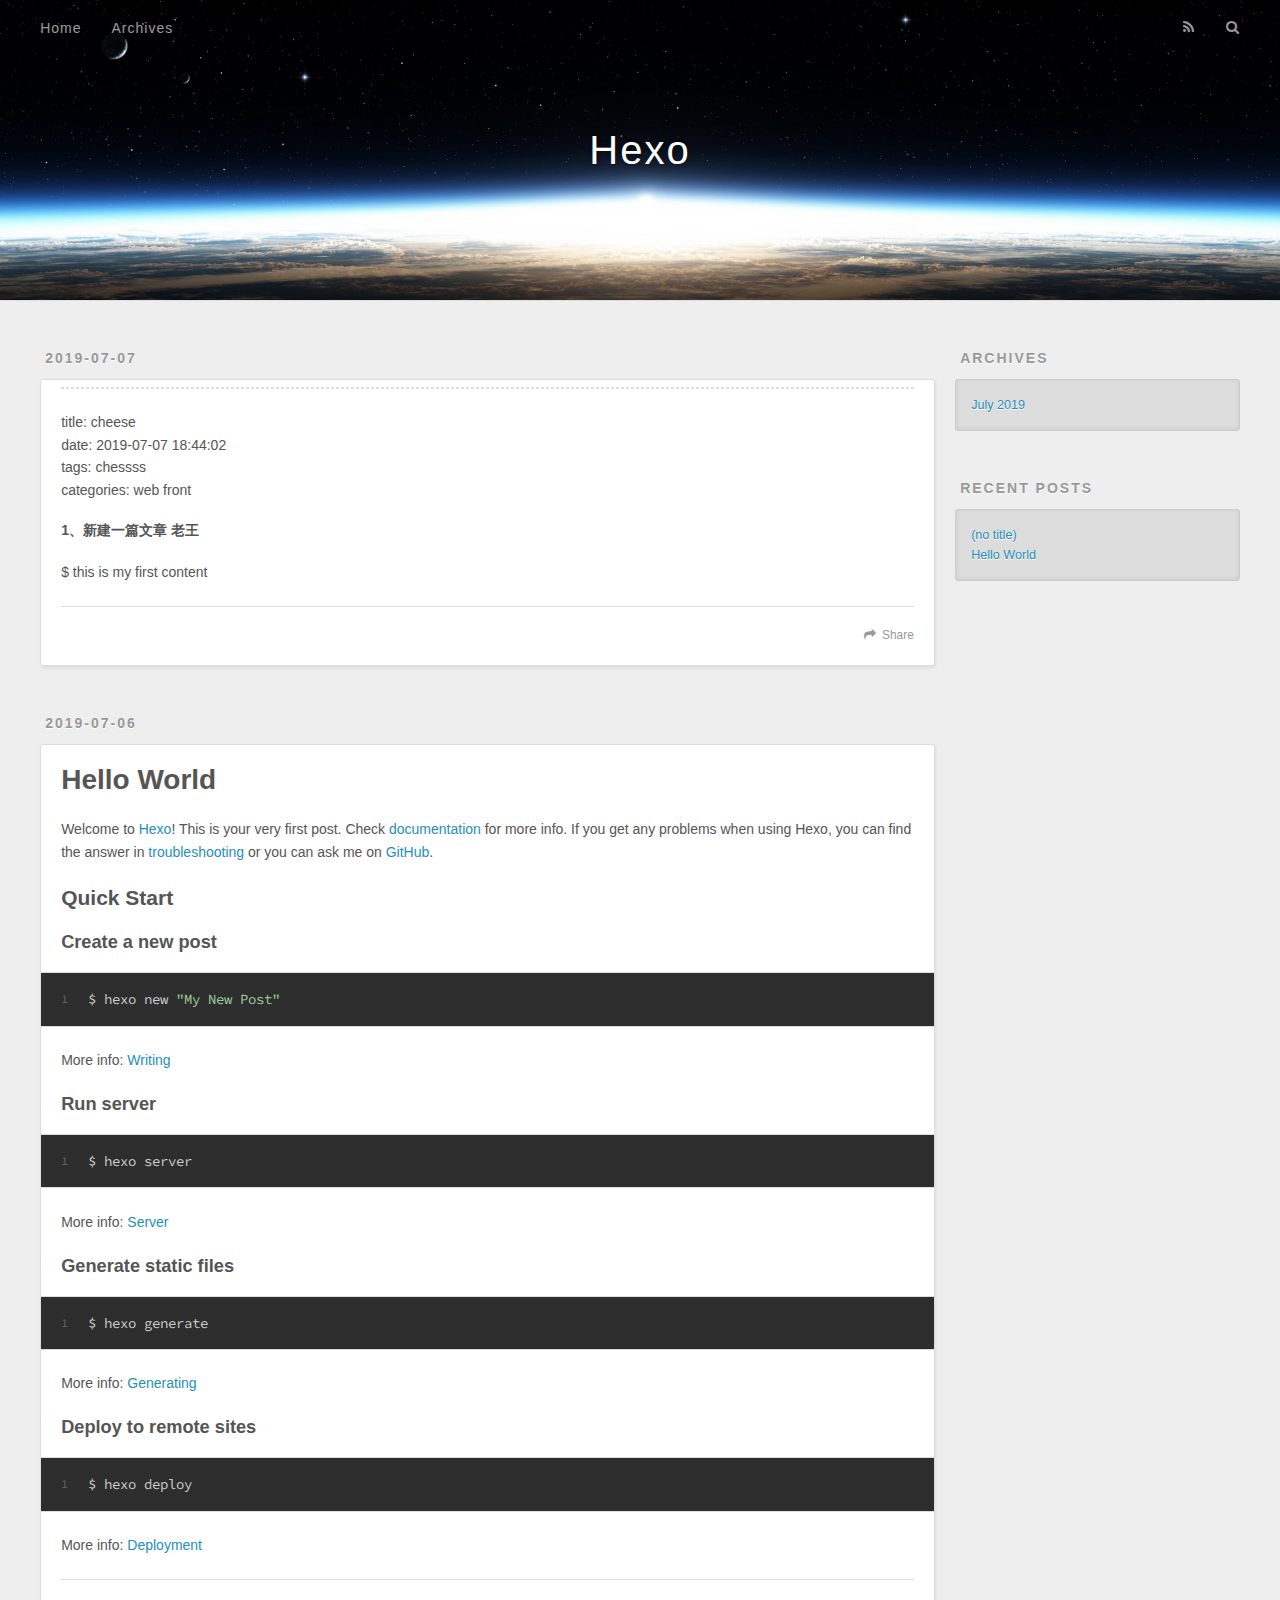
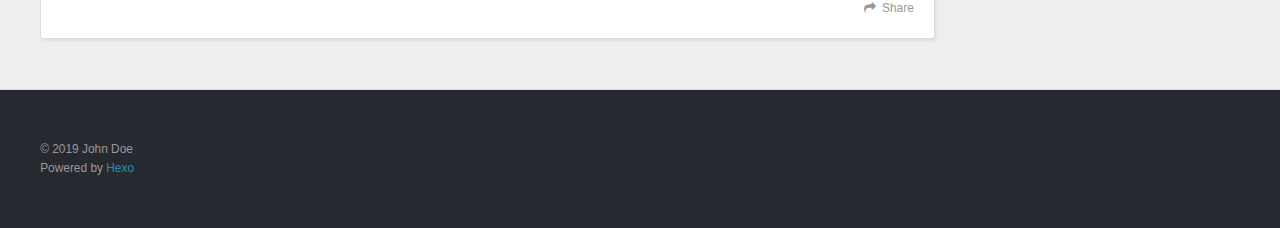
==== commit 36362ea1: "Site updated: 2019-07-14 15:56:02" ====
--- a/index.html
+++ b/index.html
@@ -75,15 +75,13 @@
     <div class="article-entry" itemprop="articleBody">
       
         <hr>
-<p>title: cheese<br>date: 2019-07-07 18:44:02<br>tags:</p>
-<ul>
-<li>hexo<br>categories: web front<h5 id="1、新建一篇文章-老王"><a href="#1、新建一篇文章-老王" class="headerlink" title="1、新建一篇文章 老王"></a>1、新建一篇文章 老王</h5>$ this is my first content</li>
-</ul>
+<p>title: cheese<br>date: 2019-07-07 18:44:02<br>tags: chessss<br>categories: web front</p>
+<h5 id="1、新建一篇文章-老王"><a href="#1、新建一篇文章-老王" class="headerlink" title="1、新建一篇文章 老王"></a>1、新建一篇文章 老王</h5><p>$ this is my first content</p>
 
       
     </div>
     <footer class="article-footer">
-      <a data-url="http://yoursite.com/2019/07/07/cheese/" data-id="cjy2m6w8200008cw7yhf8vimy" class="article-share-link">Share</a>
+      <a data-url="http://yoursite.com/2019/07/07/cheese/" data-id="cjy2nzsc00000mgw7k1izbydi" class="article-share-link">Share</a>
       
       
     </footer>
@@ -132,7 +130,7 @@
       
     </div>
     <footer class="article-footer">
-      <a data-url="http://yoursite.com/2019/07/06/hello-world/" data-id="cjy2m6w8d00018cw77yxqqjix" class="article-share-link">Share</a>
+      <a data-url="http://yoursite.com/2019/07/06/hello-world/" data-id="cjy2nzscg0001mgw79atze3f6" class="article-share-link">Share</a>
       
       
     </footer>
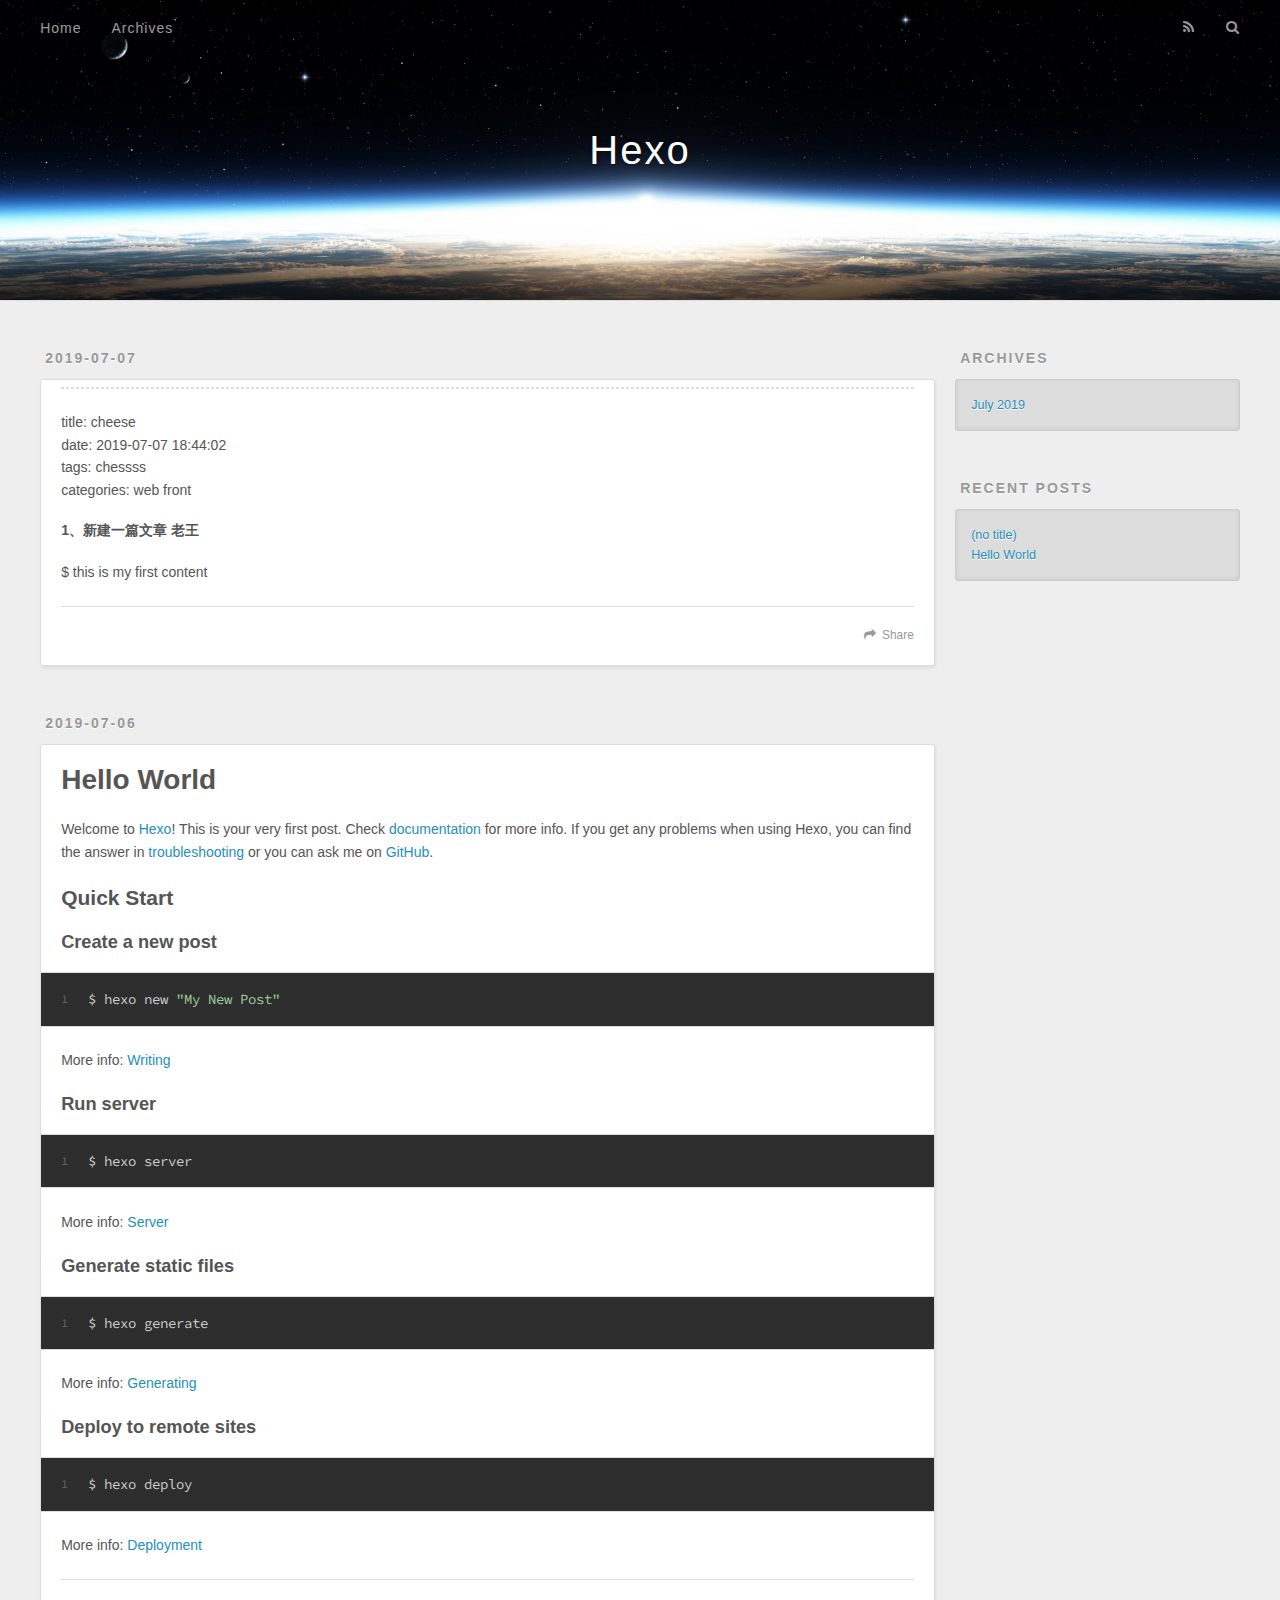
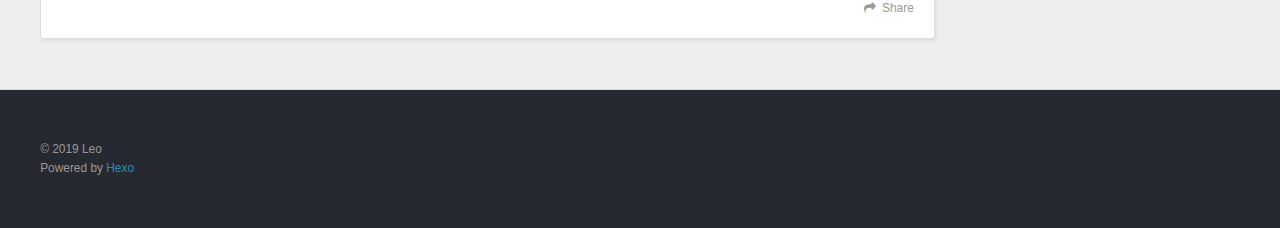
==== commit 4927852d: "Site updated: 2019-07-14 17:42:09" ====
--- a/index.html
+++ b/index.html
@@ -81,7 +81,7 @@
       
     </div>
     <footer class="article-footer">
-      <a data-url="http://yoursite.com/2019/07/07/cheese/" data-id="cjy2nzsc00000mgw7k1izbydi" class="article-share-link">Share</a>
+      <a data-url="http://yoursite.com/2019/07/07/cheese/" data-id="cjy2rsa4w0001z0w7puuif7j6" class="article-share-link">Share</a>
       
       
     </footer>
@@ -130,7 +130,7 @@
       
     </div>
     <footer class="article-footer">
-      <a data-url="http://yoursite.com/2019/07/06/hello-world/" data-id="cjy2nzscg0001mgw79atze3f6" class="article-share-link">Share</a>
+      <a data-url="http://yoursite.com/2019/07/06/hello-world/" data-id="cjy2rsa4i0000z0w710vqh4vu" class="article-share-link">Share</a>
       
       
     </footer>
@@ -190,7 +190,7 @@
   
   <div class="outer">
     <div id="footer-info" class="inner">
-      &copy; 2019 John Doe<br>
+      &copy; 2019 Leo<br>
       Powered by <a href="http://hexo.io/" target="_blank">Hexo</a>
     </div>
   </div>
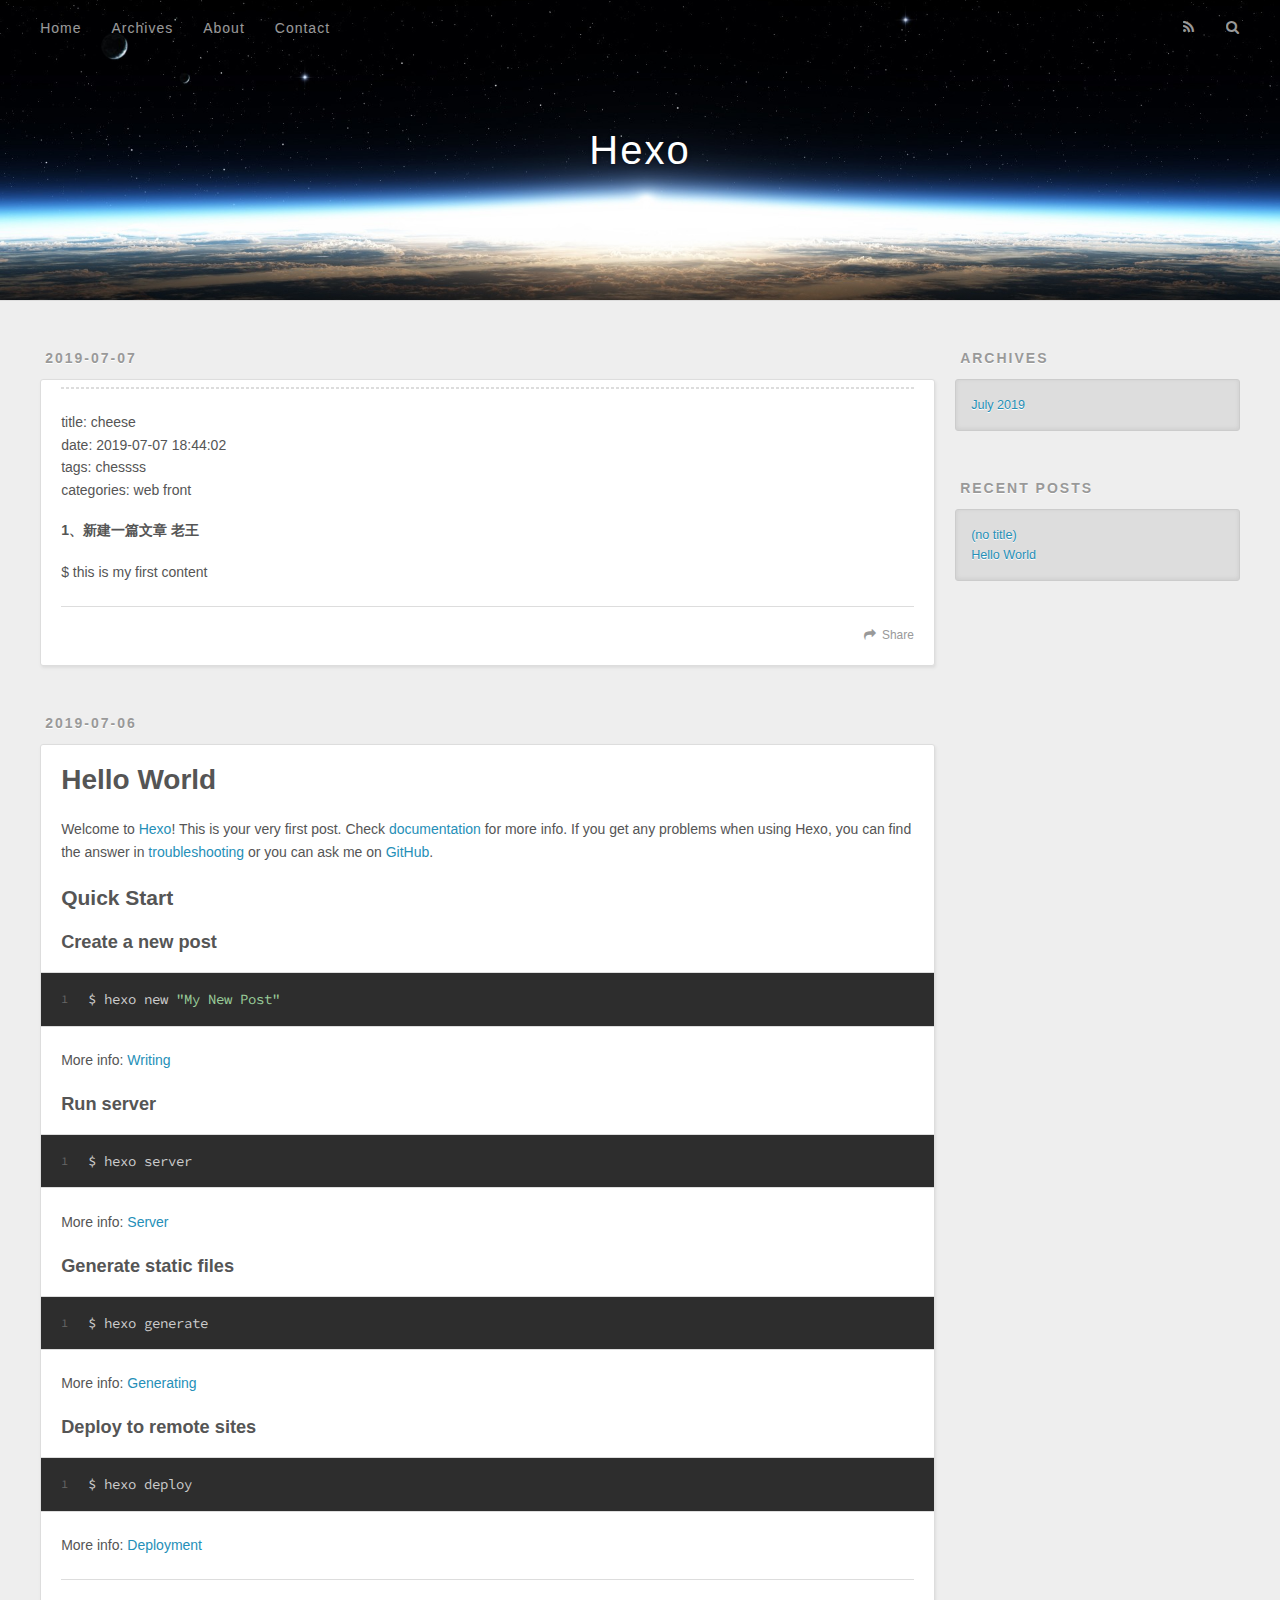
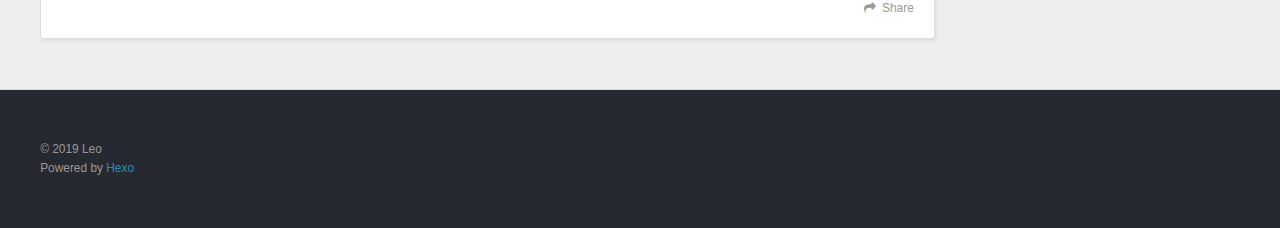
==== commit 4fae007f: "Site updated: 2019-07-14 17:50:51" ====
--- a/index.html
+++ b/index.html
@@ -46,6 +46,10 @@
         
           <a class="main-nav-link" href="/archives">Archives</a>
         
+          <a class="main-nav-link" href="/me">About</a>
+        
+          <a class="main-nav-link" href="/yes">Contact</a>
+        
       </nav>
       <nav id="sub-nav">
         
@@ -81,7 +85,7 @@
       
     </div>
     <footer class="article-footer">
-      <a data-url="http://yoursite.com/2019/07/07/cheese/" data-id="cjy2rsa4w0001z0w7puuif7j6" class="article-share-link">Share</a>
+      <a data-url="http://yoursite.com/2019/07/07/cheese/" data-id="cjy2s3hmm0000l4w7gntykhb4" class="article-share-link">Share</a>
       
       
     </footer>
@@ -130,7 +134,7 @@
       
     </div>
     <footer class="article-footer">
-      <a data-url="http://yoursite.com/2019/07/06/hello-world/" data-id="cjy2rsa4i0000z0w710vqh4vu" class="article-share-link">Share</a>
+      <a data-url="http://yoursite.com/2019/07/06/hello-world/" data-id="cjy2s3hmy0001l4w7rgaahl53" class="article-share-link">Share</a>
       
       
     </footer>
@@ -202,6 +206,10 @@
   
     <a href="/archives" class="mobile-nav-link">Archives</a>
   
+    <a href="/me" class="mobile-nav-link">About</a>
+  
+    <a href="/yes" class="mobile-nav-link">Contact</a>
+  
 </nav>
     
 
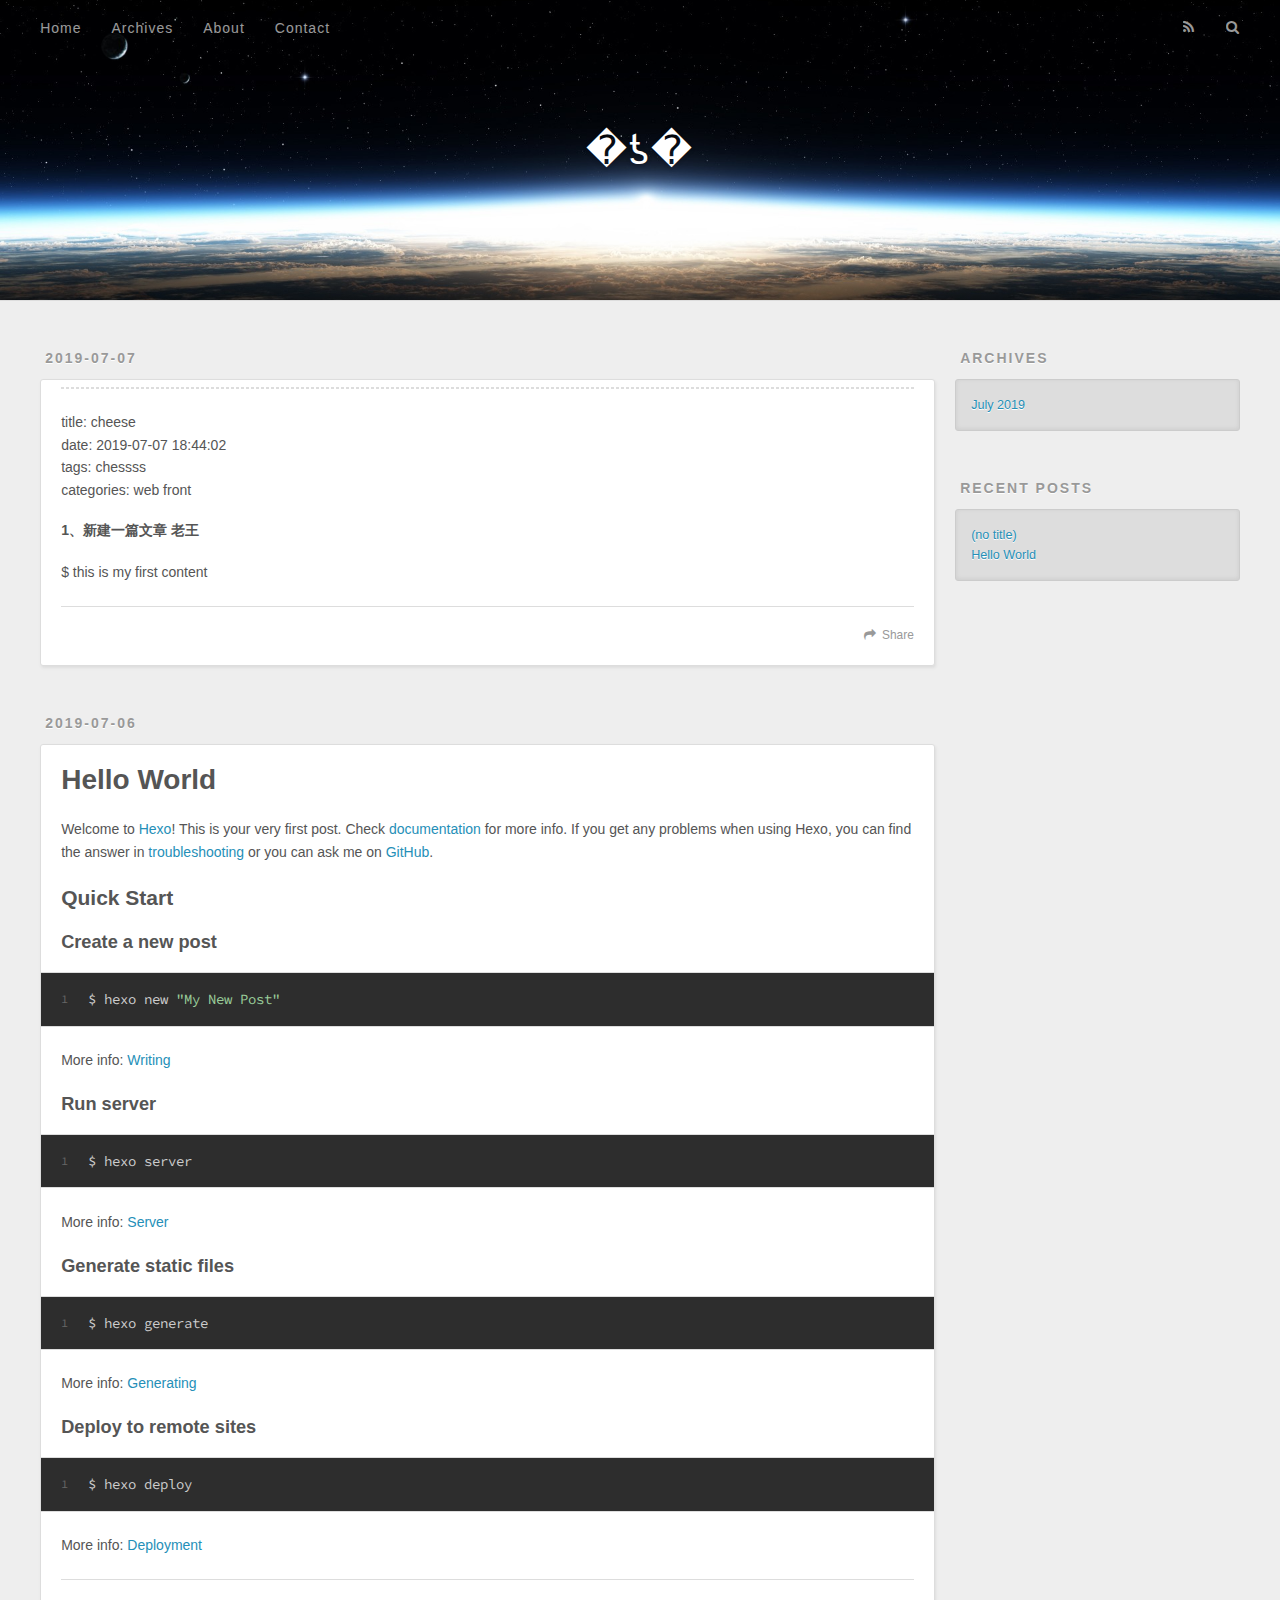
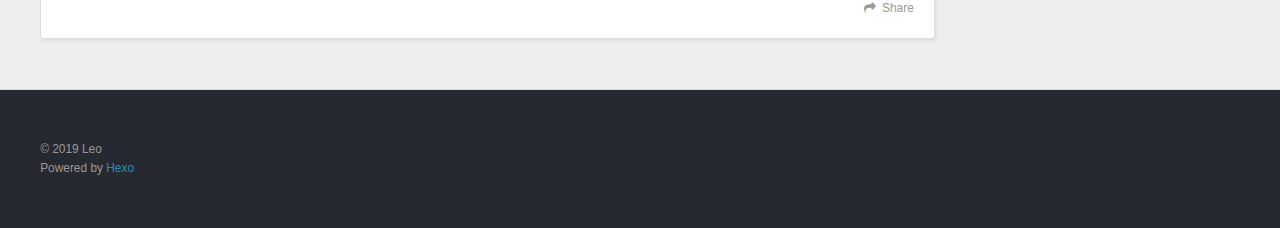
==== commit 76d8c43c: "Site updated: 2019-07-14 18:17:19" ====
--- a/index.html
+++ b/index.html
@@ -5,17 +5,17 @@
   
 
   
-  <title>Hexo</title>
+  <title>�ƾ�</title>
   <meta name="viewport" content="width=device-width, initial-scale=1, maximum-scale=1">
   <meta property="og:type" content="website">
-<meta property="og:title" content="Hexo">
+<meta property="og:title" content="�ƾ�">
 <meta property="og:url" content="http://yoursite.com/index.html">
-<meta property="og:site_name" content="Hexo">
+<meta property="og:site_name" content="�ƾ�">
 <meta property="og:locale" content="default">
 <meta name="twitter:card" content="summary">
-<meta name="twitter:title" content="Hexo">
-  
-    <link rel="alternate" href="/atom.xml" title="Hexo" type="application/atom+xml">
+<meta name="twitter:title" content="�ƾ�">
+  
+    <link rel="alternate" href="/atom.xml" title="�ƾ�" type="application/atom+xml">
   
   
     <link rel="icon" href="/favicon.png">
@@ -34,7 +34,7 @@
   <div id="header-outer" class="outer">
     <div id="header-title" class="inner">
       <h1 id="logo-wrap">
-        <a href="/" id="logo">Hexo</a>
+        <a href="/" id="logo">�ƾ�</a>
       </h1>
       
     </div>
@@ -85,7 +85,7 @@
       
     </div>
     <footer class="article-footer">
-      <a data-url="http://yoursite.com/2019/07/07/cheese/" data-id="cjy2s3hmm0000l4w7gntykhb4" class="article-share-link">Share</a>
+      <a data-url="http://yoursite.com/2019/07/07/cheese/" data-id="cjy2t1jkn0000tkw7qpt8phhc" class="article-share-link">Share</a>
       
       
     </footer>
@@ -134,7 +134,7 @@
       
     </div>
     <footer class="article-footer">
-      <a data-url="http://yoursite.com/2019/07/06/hello-world/" data-id="cjy2s3hmy0001l4w7rgaahl53" class="article-share-link">Share</a>
+      <a data-url="http://yoursite.com/2019/07/06/hello-world/" data-id="cjy2t1jky0001tkw74ibcsscc" class="article-share-link">Share</a>
       
       
     </footer>
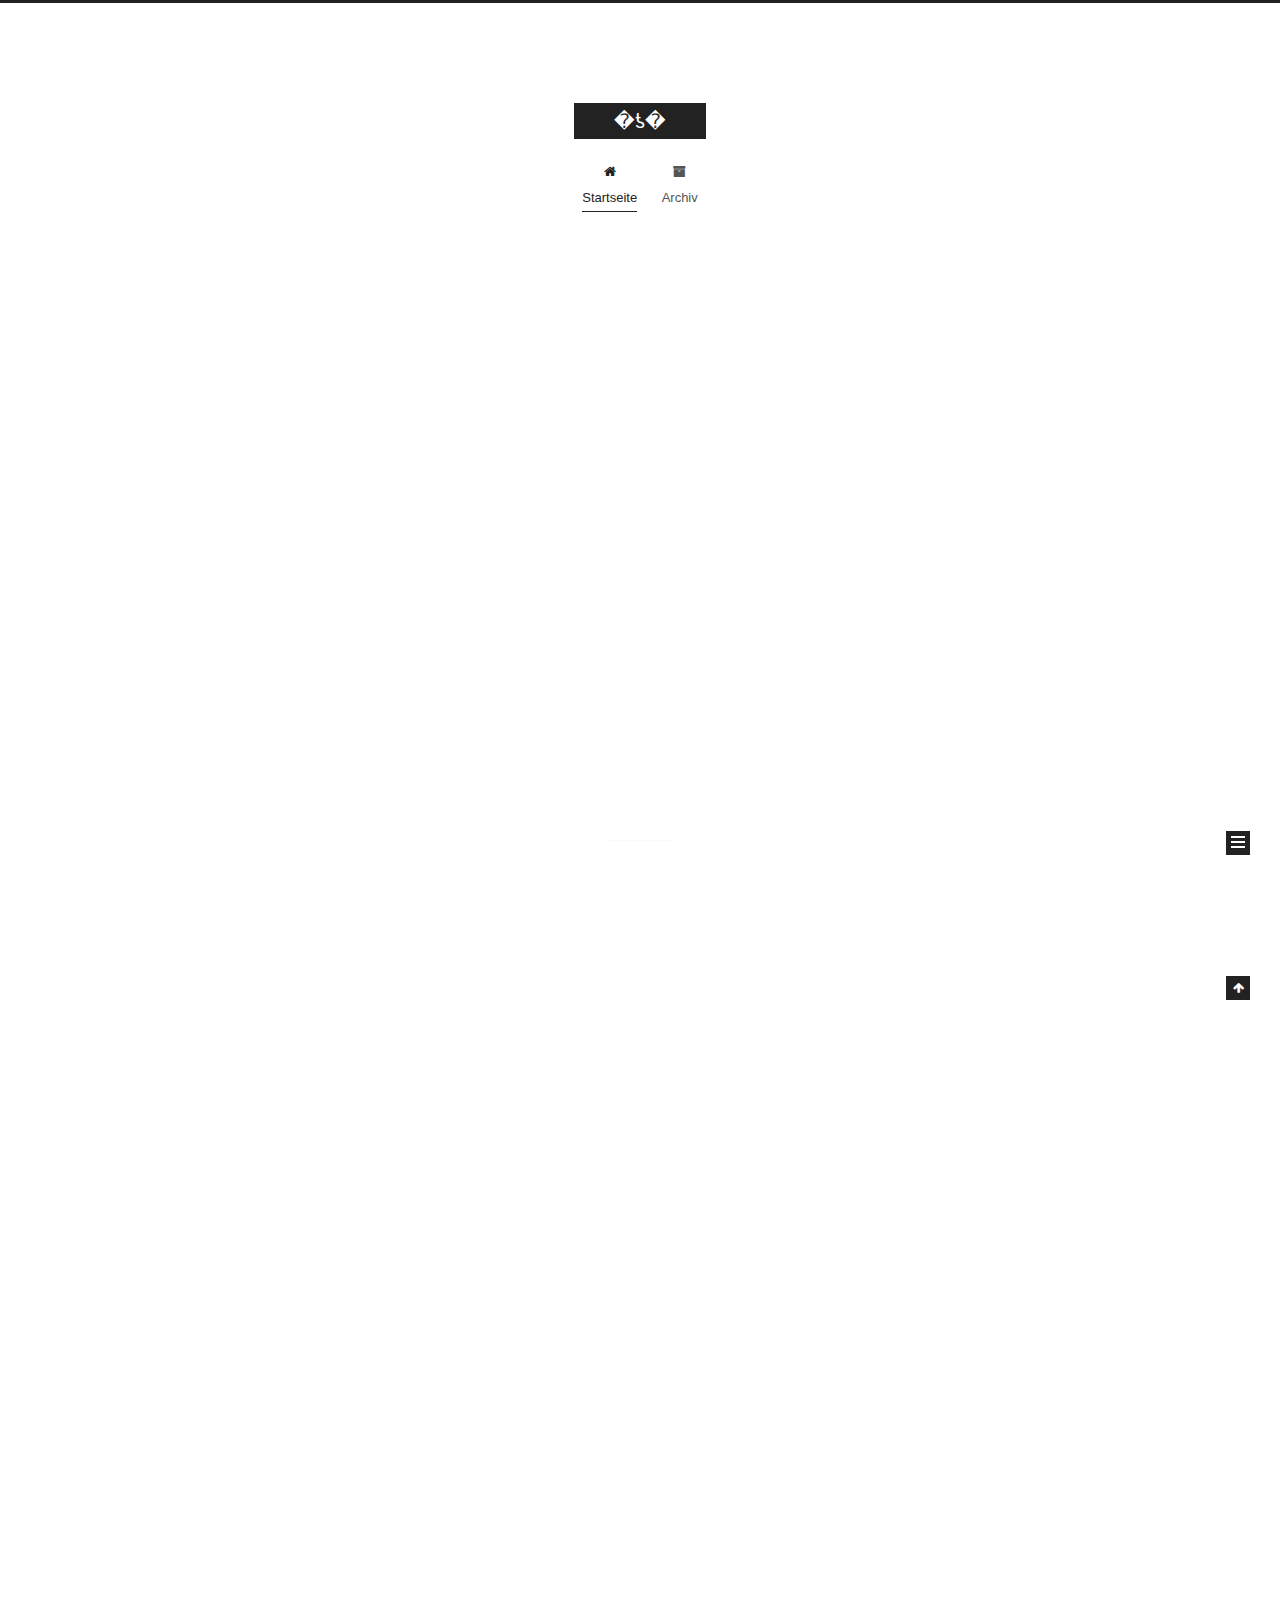
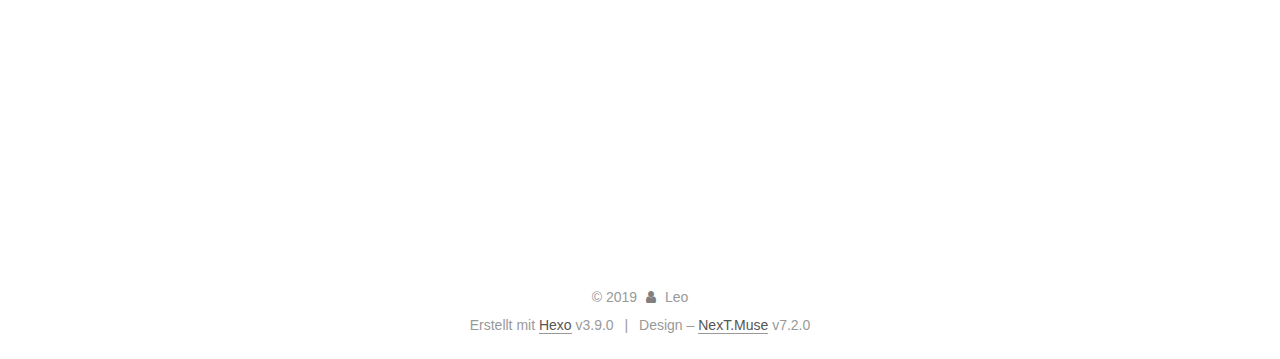
==== commit 6e09f8e9: "Site updated: 2019-07-14 18:28:40" ====
--- a/index.html
+++ b/index.html
@@ -1,229 +1,834 @@
 <!DOCTYPE html>
-<html>
+
+
+
+
+
+
+
+
+
+
+
+
+  
+
+
+<html class="theme-next muse use-motion" lang="Chinese">
 <head><meta name="generator" content="Hexo 3.9.0">
-  <meta charset="utf-8">
-  
-
-  
-  <title>�ƾ�</title>
-  <meta name="viewport" content="width=device-width, initial-scale=1, maximum-scale=1">
+  <meta charset="UTF-8">
+<meta http-equiv="X-UA-Compatible" content="IE=edge">
+<meta name="viewport" content="width=device-width, initial-scale=1, maximum-scale=2">
+<meta name="theme-color" content="#222">
+
+
+
+
+
+
+
+
+
+
+
+
+
+
+
+
+
+
+
+
+
+
+<link rel="stylesheet" href="/lib/font-awesome/css/font-awesome.min.css?v=4.7.0">
+
+<link rel="stylesheet" href="/css/main.css?v=7.2.0">
+
+
+  <link rel="apple-touch-icon" sizes="180x180" href="/images/apple-touch-icon-next.png?v=7.2.0">
+
+
+  <link rel="icon" type="image/png" sizes="32x32" href="/images/favicon-32x32-next.png?v=7.2.0">
+
+
+  <link rel="icon" type="image/png" sizes="16x16" href="/images/favicon-16x16-next.png?v=7.2.0">
+
+
+  <link rel="mask-icon" href="/images/logo.svg?v=7.2.0" color="#222">
+
+
+
+
+
+
+
+<script id="hexo.configurations">
+  var NexT = window.NexT || {};
+  var CONFIG = {
+    root: '/',
+    scheme: 'Muse',
+    version: '7.2.0',
+    sidebar: {"position":"left","display":"post","offset":12,"onmobile":false,"dimmer":false},
+    back2top: true,
+    back2top_sidebar: false,
+    fancybox: false,
+    fastclick: false,
+    lazyload: false,
+    tabs: true,
+    motion: {"enable":true,"async":false,"transition":{"post_block":"fadeIn","post_header":"slideDownIn","post_body":"slideDownIn","coll_header":"slideLeftIn","sidebar":"slideUpIn"}},
+    algolia: {
+      applicationID: '',
+      apiKey: '',
+      indexName: '',
+      hits: {"per_page":10},
+      labels: {"input_placeholder":"Search for Posts","hits_empty":"We didn't find any results for the search: ${query}","hits_stats":"${hits} results found in ${time} ms"}
+    }
+  };
+</script>
+
+
+  
+
+
+
+
   <meta property="og:type" content="website">
 <meta property="og:title" content="�ƾ�">
 <meta property="og:url" content="http://yoursite.com/index.html">
 <meta property="og:site_name" content="�ƾ�">
-<meta property="og:locale" content="default">
+<meta property="og:locale" content="Chinese">
 <meta name="twitter:card" content="summary">
 <meta name="twitter:title" content="�ƾ�">
-  
-    <link rel="alternate" href="/atom.xml" title="�ƾ�" type="application/atom+xml">
-  
-  
-    <link rel="icon" href="/favicon.png">
-  
-  
-    <link href="//fonts.googleapis.com/css?family=Source+Code+Pro" rel="stylesheet" type="text/css">
-  
-  <link rel="stylesheet" href="/css/style.css">
+
+
+
+
+
+  
+  
+  <link rel="canonical" href="http://yoursite.com/">
+
+
+
+<script id="page.configurations">
+  CONFIG.page = {
+    sidebar: "",
+  };
+</script>
+
+  <title>�ƾ�</title>
+  
+
+
+
+
+
+
+
+
+
+
+
+
+  <noscript>
+  <style>
+  .use-motion .motion-element,
+  .use-motion .brand,
+  .use-motion .menu-item,
+  .sidebar-inner,
+  .use-motion .post-block,
+  .use-motion .pagination,
+  .use-motion .comments,
+  .use-motion .post-header,
+  .use-motion .post-body,
+  .use-motion .collection-title { opacity: initial; }
+
+  .use-motion .logo,
+  .use-motion .site-title,
+  .use-motion .site-subtitle {
+    opacity: initial;
+    top: initial;
+  }
+
+  .use-motion .logo-line-before i { left: initial; }
+  .use-motion .logo-line-after i { right: initial; }
+  </style>
+</noscript>
+
 </head>
-</html>
-<body>
-  <div id="container">
-    <div id="wrap">
-      <header id="header">
-  <div id="banner"></div>
-  <div id="header-outer" class="outer">
-    <div id="header-title" class="inner">
-      <h1 id="logo-wrap">
-        <a href="/" id="logo">�ƾ�</a>
-      </h1>
-      
+
+<body itemscope itemtype="http://schema.org/WebPage" lang="Chinese">
+
+  
+  
+    
+  
+
+  <div class="container sidebar-position-left 
+  page-home">
+    <div class="headband"></div>
+
+    <header id="header" class="header" itemscope itemtype="http://schema.org/WPHeader">
+      <div class="header-inner"><div class="site-brand-wrapper">
+  <div class="site-meta">
+    
+
+    <div class="custom-logo-site-title">
+      <a href="/" class="brand" rel="start">
+        <span class="logo-line-before"><i></i></span>
+        <span class="site-title">�ƾ�</span>
+        <span class="logo-line-after"><i></i></span>
+      </a>
     </div>
-    <div id="header-inner" class="inner">
-      <nav id="main-nav">
-        <a id="main-nav-toggle" class="nav-icon"></a>
-        
-          <a class="main-nav-link" href="/">Home</a>
-        
-          <a class="main-nav-link" href="/archives">Archives</a>
-        
-          <a class="main-nav-link" href="/me">About</a>
-        
-          <a class="main-nav-link" href="/yes">Contact</a>
-        
-      </nav>
-      <nav id="sub-nav">
-        
-          <a id="nav-rss-link" class="nav-icon" href="/atom.xml" title="RSS Feed"></a>
-        
-        <a id="nav-search-btn" class="nav-icon" title="Search"></a>
-      </nav>
-      <div id="search-form-wrap">
-        <form action="//google.com/search" method="get" accept-charset="UTF-8" class="search-form"><input type="search" name="q" class="search-form-input" placeholder="Search"><button type="submit" class="search-form-submit">&#xF002;</button><input type="hidden" name="sitesearch" value="http://yoursite.com"></form>
-      </div>
+    
+    
+  </div>
+
+  <div class="site-nav-toggle">
+    <button aria-label="Navigationsleiste an/ausschalten">
+      <span class="btn-bar"></span>
+      <span class="btn-bar"></span>
+      <span class="btn-bar"></span>
+    </button>
+  </div>
+</div>
+
+
+
+<nav class="site-nav">
+  
+    <ul id="menu" class="menu">
+      
+        
+        
+        
+          
+          <li class="menu-item menu-item-home menu-item-active">
+
+    
+    
+      
+    
+
+    
+
+    <a href="/" rel="section"><i class="menu-item-icon fa fa-fw fa-home"></i> <br>Startseite</a>
+
+  </li>
+        
+        
+        
+          
+          <li class="menu-item menu-item-archives">
+
+    
+    
+      
+    
+
+    
+
+    <a href="/archives/" rel="section"><i class="menu-item-icon fa fa-fw fa-archive"></i> <br>Archiv</a>
+
+  </li>
+
+      
+      
+    </ul>
+  
+
+  
+    
+
+  
+
+  
+</nav>
+
+
+
+  
+
+
+
+</div>
+    </header>
+
+    
+
+
+    <main id="main" class="main">
+      <div class="main-inner">
+        <div class="content-wrap">
+          
+          <div id="content" class="content">
+            
+  <section id="posts" class="posts-expand">
+    
+      
+
+  
+
+  
+  
+  
+
+  
+
+  <article class="post post-type-normal" itemscope itemtype="http://schema.org/Article">
+  
+  
+  
+  <div class="post-block">
+    <link itemprop="mainEntityOfPage" href="http://yoursite.com/2019/07/07/cheese/">
+
+    <span hidden itemprop="author" itemscope itemtype="http://schema.org/Person">
+      <meta itemprop="name" content="Leo">
+      <meta itemprop="description" content>
+      <meta itemprop="image" content="/images/avatar.gif">
+    </span>
+
+    <span hidden itemprop="publisher" itemscope itemtype="http://schema.org/Organization">
+      <meta itemprop="name" content="�ƾ�">
+    </span>
+
+    
+      <header class="post-header">
+
+        
+        
+          <h1 class="post-title" itemprop="name headline">
+                
+                
+                <a href="/2019/07/07/cheese/" class="post-title-link" itemprop="url">Unbenannt</a>
+              
+            
+          </h1>
+        
+
+        <div class="post-meta">
+
+          
+          
+          
+
+          
+            <span class="post-meta-item">
+              <span class="post-meta-item-icon">
+                <i class="fa fa-calendar-o"></i>
+              </span>
+              
+                <span class="post-meta-item-text">Veröffentlicht am</span>
+              
+
+              
+                
+              
+
+              <time title="Erstellt: 2019-07-07 18:44:02" itemprop="dateCreated datePublished" datetime="2019-07-07T18:44:02+08:00">2019-07-07</time>
+            </span>
+          
+
+          
+            
+
+            
+              <span class="post-meta-item">
+                <span class="post-meta-item-icon">
+                  <i class="fa fa-calendar-check-o"></i>
+                </span>
+                
+                  <span class="post-meta-item-text">Bearbeitet am</span>
+                
+                <time title="Geändert am: 2019-07-14 15:55:20" itemprop="dateModified" datetime="2019-07-14T15:55:20+08:00">2019-07-14</time>
+              </span>
+            
+          
+
+          
+
+          
+            
+            
+          
+
+          
+          
+
+          
+
+          <br>
+          
+
+          
+
+          
+
+        </div>
+      </header>
+    
+
+    
+    
+    
+    <div class="post-body" itemprop="articleBody">
+
+      
+      
+
+      
+        
+          
+            <hr>
+<p>title: cheese<br>date: 2019-07-07 18:44:02<br>tags: chessss<br>categories: web front</p>
+<h5 id="1、新建一篇文章-老王"><a href="#1、新建一篇文章-老王" class="headerlink" title="1、新建一篇文章 老王"></a>1、新建一篇文章 老王</h5><p>$ this is my first content</p>
+
+          
+        
+      
+    </div>
+
+    
+
+    
+    
+    
+
+    
+
+    
+      
+    
+    
+
+    
+
+    <footer class="post-footer">
+      
+
+      
+
+      
+
+      
+      
+        <div class="post-eof"></div>
+      
+    </footer>
+  </div>
+  
+  
+  
+  </article>
+
+
+    
+      
+
+  
+
+  
+  
+  
+
+  
+
+  <article class="post post-type-normal" itemscope itemtype="http://schema.org/Article">
+  
+  
+  
+  <div class="post-block">
+    <link itemprop="mainEntityOfPage" href="http://yoursite.com/2019/07/06/hello-world/">
+
+    <span hidden itemprop="author" itemscope itemtype="http://schema.org/Person">
+      <meta itemprop="name" content="Leo">
+      <meta itemprop="description" content>
+      <meta itemprop="image" content="/images/avatar.gif">
+    </span>
+
+    <span hidden itemprop="publisher" itemscope itemtype="http://schema.org/Organization">
+      <meta itemprop="name" content="�ƾ�">
+    </span>
+
+    
+      <header class="post-header">
+
+        
+        
+          <h1 class="post-title" itemprop="name headline">
+                
+                
+                <a href="/2019/07/06/hello-world/" class="post-title-link" itemprop="url">Hello World</a>
+              
+            
+          </h1>
+        
+
+        <div class="post-meta">
+
+          
+          
+          
+
+          
+            <span class="post-meta-item">
+              <span class="post-meta-item-icon">
+                <i class="fa fa-calendar-o"></i>
+              </span>
+              
+                <span class="post-meta-item-text">Veröffentlicht am</span>
+              
+
+              
+                
+              
+
+              <time title="Erstellt: 2019-07-06 23:42:14" itemprop="dateCreated datePublished" datetime="2019-07-06T23:42:14+08:00">2019-07-06</time>
+            </span>
+          
+
+          
+
+          
+
+          
+            
+            
+          
+
+          
+          
+
+          
+
+          <br>
+          
+
+          
+
+          
+
+        </div>
+      </header>
+    
+
+    
+    
+    
+    <div class="post-body" itemprop="articleBody">
+
+      
+      
+
+      
+        
+          
+            <p>Welcome to <a href="https://hexo.io/" target="_blank" rel="noopener">Hexo</a>! This is your very first post. Check <a href="https://hexo.io/docs/" target="_blank" rel="noopener">documentation</a> for more info. If you get any problems when using Hexo, you can find the answer in <a href="https://hexo.io/docs/troubleshooting.html" target="_blank" rel="noopener">troubleshooting</a> or you can ask me on <a href="https://github.com/hexojs/hexo/issues" target="_blank" rel="noopener">GitHub</a>.</p>
+<h2 id="Quick-Start"><a href="#Quick-Start" class="headerlink" title="Quick Start"></a>Quick Start</h2><h3 id="Create-a-new-post"><a href="#Create-a-new-post" class="headerlink" title="Create a new post"></a>Create a new post</h3><figure class="highlight bash"><table><tr><td class="gutter"><pre><span class="line">1</span><br></pre></td><td class="code"><pre><span class="line">$ hexo new <span class="string">"My New Post"</span></span><br></pre></td></tr></table></figure>
+
+<p>More info: <a href="https://hexo.io/docs/writing.html" target="_blank" rel="noopener">Writing</a></p>
+<h3 id="Run-server"><a href="#Run-server" class="headerlink" title="Run server"></a>Run server</h3><figure class="highlight bash"><table><tr><td class="gutter"><pre><span class="line">1</span><br></pre></td><td class="code"><pre><span class="line">$ hexo server</span><br></pre></td></tr></table></figure>
+
+<p>More info: <a href="https://hexo.io/docs/server.html" target="_blank" rel="noopener">Server</a></p>
+<h3 id="Generate-static-files"><a href="#Generate-static-files" class="headerlink" title="Generate static files"></a>Generate static files</h3><figure class="highlight bash"><table><tr><td class="gutter"><pre><span class="line">1</span><br></pre></td><td class="code"><pre><span class="line">$ hexo generate</span><br></pre></td></tr></table></figure>
+
+<p>More info: <a href="https://hexo.io/docs/generating.html" target="_blank" rel="noopener">Generating</a></p>
+<h3 id="Deploy-to-remote-sites"><a href="#Deploy-to-remote-sites" class="headerlink" title="Deploy to remote sites"></a>Deploy to remote sites</h3><figure class="highlight bash"><table><tr><td class="gutter"><pre><span class="line">1</span><br></pre></td><td class="code"><pre><span class="line">$ hexo deploy</span><br></pre></td></tr></table></figure>
+
+<p>More info: <a href="https://hexo.io/docs/deployment.html" target="_blank" rel="noopener">Deployment</a></p>
+
+          
+        
+      
+    </div>
+
+    
+
+    
+    
+    
+
+    
+
+    
+      
+    
+    
+
+    
+
+    <footer class="post-footer">
+      
+
+      
+
+      
+
+      
+      
+        <div class="post-eof"></div>
+      
+    </footer>
+  </div>
+  
+  
+  
+  </article>
+
+
+    
+  </section>
+
+  
+
+
+          </div>
+          
+
+        </div>
+        
+          
+  
+  <div class="sidebar-toggle">
+    <div class="sidebar-toggle-line-wrap">
+      <span class="sidebar-toggle-line sidebar-toggle-line-first"></span>
+      <span class="sidebar-toggle-line sidebar-toggle-line-middle"></span>
+      <span class="sidebar-toggle-line sidebar-toggle-line-last"></span>
     </div>
   </div>
-</header>
-      <div class="outer">
-        <section id="main">
-  
-    <article id="post-cheese" class="article article-type-post" itemscope itemprop="blogPost">
-  <div class="article-meta">
-    <a href="/2019/07/07/cheese/" class="article-date">
-  <time datetime="2019-07-07T10:44:02.159Z" itemprop="datePublished">2019-07-07</time>
-</a>
+
+  <aside id="sidebar" class="sidebar">
+    <div class="sidebar-inner">
+
+      
+
+      
+
+      <div class="site-overview-wrap sidebar-panel sidebar-panel-active">
+        <div class="site-overview">
+          <div class="site-author motion-element" itemprop="author" itemscope itemtype="http://schema.org/Person">
+            
+              <p class="site-author-name" itemprop="name">Leo</p>
+              <div class="site-description motion-element" itemprop="description"></div>
+          </div>
+
+          
+            <nav class="site-state motion-element">
+              
+                <div class="site-state-item site-state-posts">
+                
+                  <a href="/archives/">
+                
+                    <span class="site-state-item-count">2</span>
+                    <span class="site-state-item-name">Artikel</span>
+                  </a>
+                </div>
+              
+
+              
+
+              
+            </nav>
+          
+
+          
+
+          
+
+          
+
+          
+
+          
+          
+
+          
+            
+          
+          
+
+        </div>
+      </div>
+
+      
+
+      
+
+    </div>
+  </aside>
+  
+
+
+        
+      </div>
+    </main>
+
+    <footer id="footer" class="footer">
+      <div class="footer-inner">
+        <div class="copyright">&copy; <span itemprop="copyrightYear">2019</span>
+  <span class="with-love" id="animate">
+    <i class="fa fa-user"></i>
+  </span>
+  <span class="author" itemprop="copyrightHolder">Leo</span>
+
+  
+
+  
+</div>
+
+
+  <div class="powered-by">Erstellt mit  <a href="https://hexo.io" class="theme-link" rel="noopener" target="_blank">Hexo</a> v3.9.0</div>
+
+
+
+  <span class="post-meta-divider">|</span>
+
+
+
+  <div class="theme-info">Design – <a href="https://theme-next.org" class="theme-link" rel="noopener" target="_blank">NexT.Muse</a> v7.2.0</div>
+
+
+
+
+        
+
+
+
+
+
+
+
+
+        
+      </div>
+    </footer>
+
+    
+      <div class="back-to-top">
+        <i class="fa fa-arrow-up"></i>
+        
+      </div>
+    
+
+    
+
+    
+
     
   </div>
-  <div class="article-inner">
-    
-    
-    <div class="article-entry" itemprop="articleBody">
-      
-        <hr>
-<p>title: cheese<br>date: 2019-07-07 18:44:02<br>tags: chessss<br>categories: web front</p>
-<h5 id="1、新建一篇文章-老王"><a href="#1、新建一篇文章-老王" class="headerlink" title="1、新建一篇文章 老王"></a>1、新建一篇文章 老王</h5><p>$ this is my first content</p>
-
-      
-    </div>
-    <footer class="article-footer">
-      <a data-url="http://yoursite.com/2019/07/07/cheese/" data-id="cjy2t1jkn0000tkw7qpt8phhc" class="article-share-link">Share</a>
-      
-      
-    </footer>
-  </div>
-  
-</article>
-
-
-  
-    <article id="post-hello-world" class="article article-type-post" itemscope itemprop="blogPost">
-  <div class="article-meta">
-    <a href="/2019/07/06/hello-world/" class="article-date">
-  <time datetime="2019-07-06T15:42:14.344Z" itemprop="datePublished">2019-07-06</time>
-</a>
-    
-  </div>
-  <div class="article-inner">
-    
-    
-      <header class="article-header">
-        
-  
-    <h1 itemprop="name">
-      <a class="article-title" href="/2019/07/06/hello-world/">Hello World</a>
-    </h1>
-  
-
-      </header>
-    
-    <div class="article-entry" itemprop="articleBody">
-      
-        <p>Welcome to <a href="https://hexo.io/" target="_blank" rel="noopener">Hexo</a>! This is your very first post. Check <a href="https://hexo.io/docs/" target="_blank" rel="noopener">documentation</a> for more info. If you get any problems when using Hexo, you can find the answer in <a href="https://hexo.io/docs/troubleshooting.html" target="_blank" rel="noopener">troubleshooting</a> or you can ask me on <a href="https://github.com/hexojs/hexo/issues" target="_blank" rel="noopener">GitHub</a>.</p>
-<h2 id="Quick-Start"><a href="#Quick-Start" class="headerlink" title="Quick Start"></a>Quick Start</h2><h3 id="Create-a-new-post"><a href="#Create-a-new-post" class="headerlink" title="Create a new post"></a>Create a new post</h3><figure class="highlight bash"><table><tr><td class="gutter"><pre><span class="line">1</span><br></pre></td><td class="code"><pre><span class="line">$ hexo new <span class="string">"My New Post"</span></span><br></pre></td></tr></table></figure>
-
-<p>More info: <a href="https://hexo.io/docs/writing.html" target="_blank" rel="noopener">Writing</a></p>
-<h3 id="Run-server"><a href="#Run-server" class="headerlink" title="Run server"></a>Run server</h3><figure class="highlight bash"><table><tr><td class="gutter"><pre><span class="line">1</span><br></pre></td><td class="code"><pre><span class="line">$ hexo server</span><br></pre></td></tr></table></figure>
-
-<p>More info: <a href="https://hexo.io/docs/server.html" target="_blank" rel="noopener">Server</a></p>
-<h3 id="Generate-static-files"><a href="#Generate-static-files" class="headerlink" title="Generate static files"></a>Generate static files</h3><figure class="highlight bash"><table><tr><td class="gutter"><pre><span class="line">1</span><br></pre></td><td class="code"><pre><span class="line">$ hexo generate</span><br></pre></td></tr></table></figure>
-
-<p>More info: <a href="https://hexo.io/docs/generating.html" target="_blank" rel="noopener">Generating</a></p>
-<h3 id="Deploy-to-remote-sites"><a href="#Deploy-to-remote-sites" class="headerlink" title="Deploy to remote sites"></a>Deploy to remote sites</h3><figure class="highlight bash"><table><tr><td class="gutter"><pre><span class="line">1</span><br></pre></td><td class="code"><pre><span class="line">$ hexo deploy</span><br></pre></td></tr></table></figure>
-
-<p>More info: <a href="https://hexo.io/docs/deployment.html" target="_blank" rel="noopener">Deployment</a></p>
-
-      
-    </div>
-    <footer class="article-footer">
-      <a data-url="http://yoursite.com/2019/07/06/hello-world/" data-id="cjy2t1jky0001tkw74ibcsscc" class="article-share-link">Share</a>
-      
-      
-    </footer>
-  </div>
-  
-</article>
-
-
-  
-
-
-</section>
-        
-          <aside id="sidebar">
-  
-    
-
-  
-    
-
-  
-    
-  
-    
-  <div class="widget-wrap">
-    <h3 class="widget-title">Archives</h3>
-    <div class="widget">
-      <ul class="archive-list"><li class="archive-list-item"><a class="archive-list-link" href="/archives/2019/07/">July 2019</a></li></ul>
-    </div>
-  </div>
-
-
-  
-    
-  <div class="widget-wrap">
-    <h3 class="widget-title">Recent Posts</h3>
-    <div class="widget">
-      <ul>
-        
-          <li>
-            <a href="/2019/07/07/cheese/">(no title)</a>
-          </li>
-        
-          <li>
-            <a href="/2019/07/06/hello-world/">Hello World</a>
-          </li>
-        
-      </ul>
-    </div>
-  </div>
-
-  
-</aside>
-        
-      </div>
-      <footer id="footer">
-  
-  <div class="outer">
-    <div id="footer-info" class="inner">
-      &copy; 2019 Leo<br>
-      Powered by <a href="http://hexo.io/" target="_blank">Hexo</a>
-    </div>
-  </div>
-</footer>
-    </div>
-    <nav id="mobile-nav">
-  
-    <a href="/" class="mobile-nav-link">Home</a>
-  
-    <a href="/archives" class="mobile-nav-link">Archives</a>
-  
-    <a href="/me" class="mobile-nav-link">About</a>
-  
-    <a href="/yes" class="mobile-nav-link">Contact</a>
-  
-</nav>
-    
-
-<script src="//ajax.googleapis.com/ajax/libs/jquery/2.0.3/jquery.min.js"></script>
-
-
-  <link rel="stylesheet" href="/fancybox/jquery.fancybox.css">
-  <script src="/fancybox/jquery.fancybox.pack.js"></script>
-
-
-<script src="/js/script.js"></script>
-
-
-
-  </div>
+
+  
+
+<script>
+  if (Object.prototype.toString.call(window.Promise) !== '[object Function]') {
+    window.Promise = null;
+  }
+</script>
+
+
+
+
+
+
+
+
+
+
+
+
+
+
+
+
+
+
+
+
+
+
+
+
+
+
+  
+  <script src="/lib/jquery/index.js?v=3.4.1"></script>
+
+  
+  <script src="/lib/velocity/velocity.min.js?v=1.2.1"></script>
+
+  
+  <script src="/lib/velocity/velocity.ui.min.js?v=1.2.1"></script>
+
+
+  
+
+
+  <script src="/js/utils.js?v=7.2.0"></script>
+
+  <script src="/js/motion.js?v=7.2.0"></script>
+
+
+
+  
+  
+
+
+  <script src="/js/schemes/muse.js?v=7.2.0"></script>
+
+
+
+  
+
+  
+
+
+  <script src="/js/next-boot.js?v=7.2.0"></script>
+
+
+  
+
+  
+
+  
+
+  
+
+
+
+  
+
+
+
+
+  
+
+  
+
+  
+
+  
+
+  
+
+  
+
+  
+
+  
+
+  
+
+  
+
+  
+
+  
+
+  
+
+  
+
 </body>
-</html>+</html>
--- a/css/main.css
+++ b/css/main.css
@@ -0,0 +1,2443 @@
+/* normalize.css v8.0.1 | MIT License | github.com/necolas/normalize.css */
+html {
+  line-height: 1.15; /* 1 */
+  -webkit-text-size-adjust: 100%; /* 2 */
+}
+body {
+  margin: 0;
+}
+main {
+  display: block;
+}
+h1 {
+  font-size: 2em;
+  margin: 0.67em 0;
+}
+hr {
+  box-sizing: content-box; /* 1 */
+  height: 0; /* 1 */
+  overflow: visible; /* 2 */
+}
+pre {
+  font-family: monospace, monospace; /* 1 */
+  font-size: 1em; /* 2 */
+}
+a {
+  background-color: transparent;
+}
+abbr[title] {
+  border-bottom: none; /* 1 */
+  text-decoration: underline; /* 2 */
+  text-decoration: underline dotted; /* 2 */
+}
+b,
+strong {
+  font-weight: bolder;
+}
+code,
+kbd,
+samp {
+  font-family: monospace, monospace; /* 1 */
+  font-size: 1em; /* 2 */
+}
+small {
+  font-size: 80%;
+}
+sub,
+sup {
+  font-size: 75%;
+  line-height: 0;
+  position: relative;
+  vertical-align: baseline;
+}
+sub {
+  bottom: -0.25em;
+}
+sup {
+  top: -0.5em;
+}
+img {
+  border-style: none;
+}
+button,
+input,
+optgroup,
+select,
+textarea {
+  font-family: inherit; /* 1 */
+  font-size: 100%; /* 1 */
+  line-height: 1.15; /* 1 */
+  margin: 0; /* 2 */
+}
+button,
+input {
+/* 1 */
+  overflow: visible;
+}
+button,
+select {
+/* 1 */
+  text-transform: none;
+}
+button,
+[type="button"],
+[type="reset"],
+[type="submit"] {
+  -webkit-appearance: button;
+}
+button::-moz-focus-inner,
+[type="button"]::-moz-focus-inner,
+[type="reset"]::-moz-focus-inner,
+[type="submit"]::-moz-focus-inner {
+  border-style: none;
+  padding: 0;
+}
+button:-moz-focusring,
+[type="button"]:-moz-focusring,
+[type="reset"]:-moz-focusring,
+[type="submit"]:-moz-focusring {
+  outline: 1px dotted ButtonText;
+}
+fieldset {
+  padding: 0.35em 0.75em 0.625em;
+}
+legend {
+  box-sizing: border-box; /* 1 */
+  color: inherit; /* 2 */
+  display: table; /* 1 */
+  max-width: 100%; /* 1 */
+  padding: 0; /* 3 */
+  white-space: normal; /* 1 */
+}
+progress {
+  vertical-align: baseline;
+}
+textarea {
+  overflow: auto;
+}
+[type="checkbox"],
+[type="radio"] {
+  box-sizing: border-box; /* 1 */
+  padding: 0; /* 2 */
+}
+[type="number"]::-webkit-inner-spin-button,
+[type="number"]::-webkit-outer-spin-button {
+  height: auto;
+}
+[type="search"] {
+  -webkit-appearance: textfield; /* 1 */
+  outline-offset: -2px; /* 2 */
+}
+[type="search"]::-webkit-search-decoration {
+  -webkit-appearance: none;
+}
+::-webkit-file-upload-button {
+  -webkit-appearance: button; /* 1 */
+  font: inherit; /* 2 */
+}
+details {
+  display: block;
+}
+summary {
+  display: list-item;
+}
+template {
+  display: none;
+}
+[hidden] {
+  display: none;
+}
+::selection {
+  background: #262a30;
+  color: #fff;
+}
+body {
+  position: relative;
+  font-family: 'Lato', "PingFang SC", "Microsoft YaHei", sans-serif;
+  font-size: 14px;
+  line-height: 2;
+  color: #555;
+  background: #fff;
+}
+@media (max-width: 991px) {
+  body {
+    padding-right: 0 !important;
+  }
+}
+@media (min-width: 1200px) {
+  body {
+    font-size: 16px;
+  }
+}
+h1,
+h2,
+h3,
+h4,
+h5,
+h6 {
+  margin: 20px 0 15px;
+  padding: 0;
+  font-weight: bold;
+  line-height: 1.5;
+  font-family: 'Lato', "PingFang SC", "Microsoft YaHei", sans-serif;
+}
+h1 {
+  font-size: 22px;
+}
+h1 code {
+  font-size: 1em;
+}
+@media (max-width: 767px) {
+  h1 {
+    font-size: 18px;
+  }
+  h1 code {
+    font-size: 1em;
+  }
+}
+h2 {
+  font-size: 20px;
+}
+h2 code {
+  font-size: 1em;
+}
+@media (max-width: 767px) {
+  h2 {
+    font-size: 16px;
+  }
+  h2 code {
+    font-size: 1em;
+  }
+}
+h3 {
+  font-size: 18px;
+}
+h3 code {
+  font-size: 1em;
+}
+@media (max-width: 767px) {
+  h3 {
+    font-size: 14px;
+  }
+  h3 code {
+    font-size: 1em;
+  }
+}
+h4 {
+  font-size: 16px;
+}
+h4 code {
+  font-size: 1em;
+}
+@media (max-width: 767px) {
+  h4 {
+    font-size: 12px;
+  }
+  h4 code {
+    font-size: 1em;
+  }
+}
+h5 {
+  font-size: 14px;
+}
+h5 code {
+  font-size: 1em;
+}
+@media (max-width: 767px) {
+  h5 {
+    font-size: 10px;
+  }
+  h5 code {
+    font-size: 1em;
+  }
+}
+h6 {
+  font-size: 12px;
+}
+h6 code {
+  font-size: 1em;
+}
+@media (max-width: 767px) {
+  h6 {
+    font-size: 8px;
+  }
+  h6 code {
+    font-size: 1em;
+  }
+}
+p {
+  margin: 0 0 20px 0;
+}
+a,
+span.exturl {
+  overflow-wrap: break-word;
+  word-wrap: break-word;
+  background-color: transparent;
+  color: #555;
+  text-decoration: none;
+  outline: none;
+  border-bottom: 1px solid #999;
+  cursor: pointer;
+}
+a:hover,
+span.exturl:hover {
+  color: #222;
+  border-bottom-color: #222;
+}
+video {
+  max-width: 100%;
+  display: block;
+  margin-left: auto;
+  margin-right: auto;
+}
+img {
+  display: block;
+  margin: auto;
+  max-width: 100%;
+  height: auto;
+}
+hr {
+  margin: 40px 0;
+  height: 3px;
+  border: none;
+  background-color: #ddd;
+  background-image: repeating-linear-gradient(-45deg, #fff, #fff 4px, transparent 4px, transparent 8px);
+}
+blockquote {
+  margin: 0;
+  padding: 0 15px;
+  color: #666;
+  border-left: 4px solid #ddd;
+}
+blockquote cite::before {
+  content: "-";
+  padding: 0 5px;
+}
+dt {
+  font-weight: 700;
+}
+dd {
+  margin: 0;
+  padding: 0;
+}
+kbd {
+  border: 1px solid #ccc;
+  border-radius: 0.2em;
+  box-shadow: 0.1em 0.1em 0.2em rgba(0,0,0,0.1);
+  background-color: #f9f9f9;
+  font-family: inherit;
+  background-image: linear-gradient(top, #eee, #fff, #eee);
+  padding: 0.1em 0.3em;
+  white-space: nowrap;
+}
+.text-left {
+  text-align: left;
+}
+.text-center {
+  text-align: center;
+}
+.text-right {
+  text-align: right;
+}
+.text-justify {
+  text-align: justify;
+}
+.text-nowrap {
+  white-space: nowrap;
+}
+.text-lowercase {
+  text-transform: lowercase;
+}
+.text-uppercase {
+  text-transform: uppercase;
+}
+.text-capitalize {
+  text-transform: capitalize;
+}
+.center-block {
+  display: block;
+  margin-left: auto;
+  margin-right: auto;
+}
+.clearfix:before,
+.clearfix:after {
+  content: " ";
+  display: table;
+}
+.clearfix:after {
+  clear: both;
+}
+.pullquote {
+  width: 45%;
+}
+.pullquote.left {
+  float: left;
+  margin-left: 5px;
+  margin-right: 10px;
+}
+.pullquote.right {
+  float: right;
+  margin-left: 10px;
+  margin-right: 5px;
+}
+.affix {
+  position: fixed;
+}
+.translation {
+  margin-top: -20px;
+  font-size: 14px;
+  color: #999;
+}
+.scrollbar-measure {
+  width: 100px;
+  height: 100px;
+  overflow: scroll;
+  position: absolute;
+  top: -9999px;
+}
+.use-motion .motion-element {
+  opacity: 0;
+}
+.table-container {
+  margin: 20px 0;
+  overflow: auto;
+  -webkit-overflow-scrolling: touch;
+}
+.highlight .table-container {
+  margin: 0px;
+}
+table {
+  width: 100%;
+  border-collapse: collapse;
+  border-spacing: 0;
+  font-size: 14px;
+}
+table > tbody > tr:nth-of-type(odd) {
+  background-color: #f9f9f9;
+}
+table > tbody > tr:hover {
+  background-color: #f5f5f5;
+}
+caption,
+th,
+td {
+  padding: 8px;
+  text-align: left;
+  vertical-align: middle;
+  font-weight: normal;
+}
+th,
+td {
+  border: 1px solid #ddd;
+  border-bottom: 3px solid #ddd;
+}
+th {
+  padding-bottom: 10px;
+  font-weight: 700;
+}
+td {
+  border-bottom-width: 1px;
+}
+html,
+body {
+  height: 100%;
+}
+.container {
+  position: relative;
+}
+.header-inner {
+  margin: 0 auto;
+  padding: 100px 0 70px;
+  width: 700px;
+}
+@media (min-width: 1200px) {
+  .container .header-inner {
+    width: 800px;
+  }
+}
+@media (min-width: 1600px) {
+  .container .header-inner {
+    width: 900px;
+  }
+}
+.main-inner {
+  margin: 0 auto;
+  width: 700px;
+}
+@media (min-width: 1200px) {
+  .container .main-inner {
+    width: 800px;
+  }
+}
+@media (min-width: 1600px) {
+  .container .main-inner {
+    width: 900px;
+  }
+}
+.footer {
+  padding: 20px 0;
+}
+.footer-inner {
+  box-sizing: border-box;
+  margin: 0px auto;
+  width: 700px;
+}
+@media (min-width: 1200px) {
+  .container .footer-inner {
+    width: 800px;
+  }
+}
+@media (min-width: 1600px) {
+  .container .footer-inner {
+    width: 900px;
+  }
+}
+pre,
+.highlight {
+  margin: 20px 0;
+  font-size: 14px;
+  color: #4d4d4c;
+  background: #f7f7f7;
+  line-height: 1.6;
+}
+pre,
+code {
+  font-family: consolas, Menlo, "PingFang SC", "Microsoft YaHei", monospace;
+}
+code {
+  overflow-wrap: break-word;
+  word-wrap: break-word;
+  padding: 2px 4px;
+  color: #555;
+  background: #eee;
+  border-radius: 3px;
+  font-size: 14px;
+}
+pre {
+  overflow: auto;
+  padding: 10px;
+}
+pre code {
+  padding: 0;
+  color: #4d4d4c;
+  background: none;
+  text-shadow: none;
+}
+.highlight {
+  border-radius: 1px;
+}
+.highlight pre {
+  border: none;
+  margin: 0;
+  padding: 10px 0;
+}
+.highlight table {
+  margin: 0;
+  width: auto;
+  border: none;
+}
+.highlight td {
+  border: none;
+  padding: 0;
+}
+.highlight figcaption {
+  font-size: 1em;
+  color: #4d4d4c;
+  line-height: 1em;
+  margin: 0em;
+  padding: 0.5em;
+  background: #eee;
+  border-bottom: 1px solid #e9e9e9;
+}
+.highlight figcaption:before,
+.highlight figcaption:after {
+  content: " ";
+  display: table;
+}
+.highlight figcaption:after {
+  clear: both;
+}
+.highlight figcaption a {
+  float: right;
+  color: #4d4d4c;
+}
+.highlight figcaption a:hover {
+  border-bottom-color: #4d4d4c;
+}
+.highlight .gutter pre {
+  padding-left: 10px;
+  padding-right: 10px;
+  color: #869194;
+  text-align: right;
+  background-color: #eff2f3;
+}
+.highlight .code pre {
+  width: 100%;
+  padding-left: 10px;
+  background-color: #f7f7f7;
+}
+.highlight .line {
+  height: 20px;
+}
+.gutter {
+  -webkit-user-select: none;
+  -moz-user-select: none;
+  -ms-user-select: none;
+  user-select: none;
+}
+.gist table {
+  width: auto;
+}
+.gist table td {
+  border: none;
+}
+pre .deletion {
+  background: #fdd;
+}
+pre .addition {
+  background: #dfd;
+}
+pre .meta {
+  color: #8959a8;
+}
+pre .comment {
+  color: #8e908c;
+}
+pre .variable,
+pre .attribute,
+pre .tag,
+pre .name,
+pre .regexp,
+pre .ruby .constant,
+pre .xml .tag .title,
+pre .xml .pi,
+pre .xml .doctype,
+pre .html .doctype,
+pre .css .id,
+pre .css .class,
+pre .css .pseudo {
+  color: #c82829;
+}
+pre .number,
+pre .preprocessor,
+pre .built_in,
+pre .builtin-name,
+pre .literal,
+pre .params,
+pre .constant,
+pre .command {
+  color: #f5871f;
+}
+pre .ruby .class .title,
+pre .css .rules .attribute,
+pre .string,
+pre .symbol,
+pre .value,
+pre .inheritance,
+pre .header,
+pre .ruby .symbol,
+pre .xml .cdata,
+pre .special,
+pre .formula {
+  color: #718c00;
+}
+pre .title,
+pre .css .hexcolor {
+  color: #3e999f;
+}
+pre .function,
+pre .python .decorator,
+pre .python .title,
+pre .ruby .function .title,
+pre .ruby .title .keyword,
+pre .perl .sub,
+pre .javascript .title,
+pre .coffeescript .title {
+  color: #4271ae;
+}
+pre .keyword,
+pre .javascript .function {
+  color: #8959a8;
+}
+.posts-expand .post-body img.full-image {
+  border: none;
+}
+.blockquote-center,
+.page-home .post-type-quote blockquote,
+.page-post-detail .post-type-quote blockquote {
+  position: relative;
+  margin: 40px 0;
+  padding: 0;
+  border-left: none;
+  text-align: center;
+}
+.blockquote-center::before,
+.page-home .post-type-quote blockquote::before,
+.page-post-detail .post-type-quote blockquote::before,
+.blockquote-center::after,
+.page-home .post-type-quote blockquote::after,
+.page-post-detail .post-type-quote blockquote::after {
+  position: absolute;
+  content: ' ';
+  display: block;
+  width: 100%;
+  height: 24px;
+  opacity: 0.2;
+  background-repeat: no-repeat;
+  background-position: 0 -6px;
+  background-size: 22px 22px;
+}
+.blockquote-center::before,
+.page-home .post-type-quote blockquote::before,
+.page-post-detail .post-type-quote blockquote::before {
+  top: -20px;
+  background-image: url("../images/quote-l.svg");
+  border-top: 1px solid #ccc;
+}
+.blockquote-center::after,
+.page-home .post-type-quote blockquote::after,
+.page-post-detail .post-type-quote blockquote::after {
+  bottom: -20px;
+  background-image: url("../images/quote-r.svg");
+  border-bottom: 1px solid #ccc;
+  background-position: 100% 8px;
+}
+.blockquote-center p,
+.page-home .post-type-quote blockquote p,
+.page-post-detail .post-type-quote blockquote p,
+.blockquote-center div,
+.page-home .post-type-quote blockquote div,
+.page-post-detail .post-type-quote blockquote div {
+  text-align: center;
+}
+.post .post-body .group-picture img {
+  box-sizing: border-box;
+  padding: 0 3px;
+  border: none;
+  margin: 0 auto;
+}
+.post-body .group-picture-row {
+  overflow: hidden;
+  margin-bottom: 6px;
+}
+.post-body .group-picture-column {
+  float: left;
+  margin-bottom: 10px;
+}
+.page-archive .group-picture-container {
+  overflow: hidden;
+}
+.page-archive .group-picture-row {
+  float: left;
+}
+.page-archive .group-picture-row:first-child {
+  margin-top: 6px;
+}
+.page-archive .group-picture-column {
+  max-width: 150px;
+  max-height: 150px;
+}
+.post-body .label {
+  display: inline;
+  padding: 0 2px;
+}
+.post-body .label.default {
+  background-color: #f0f0f0;
+}
+.post-body .label.primary {
+  background-color: #efe6f7;
+}
+.post-body .label.info {
+  background-color: #e5f2f8;
+}
+.post-body .label.success {
+  background-color: #e7f4e9;
+}
+.post-body .label.warning {
+  background-color: #fcf6e1;
+}
+.post-body .label.danger {
+  background-color: #fae8eb;
+}
+.post-body .note {
+  position: relative;
+  padding: 15px;
+  margin-bottom: 20px;
+  border: 1px solid #eee;
+  border-left-width: 5px;
+  border-radius: 3px;
+}
+.post-body .note h2,
+.post-body .note h3,
+.post-body .note h4,
+.post-body .note h5,
+.post-body .note h6 {
+  margin-top: 0;
+  margin-bottom: 0;
+  border-bottom: initial;
+  padding-top: 0 !important;
+}
+.post-body .note p:first-child,
+.post-body .note ul:first-child,
+.post-body .note ol:first-child,
+.post-body .note table:first-child,
+.post-body .note pre:first-child,
+.post-body .note blockquote:first-child {
+  margin-top: 0;
+}
+.post-body .note p:last-child,
+.post-body .note ul:last-child,
+.post-body .note ol:last-child,
+.post-body .note table:last-child,
+.post-body .note pre:last-child,
+.post-body .note blockquote:last-child {
+  margin-bottom: 0;
+}
+.post-body .note.default {
+  border-left-color: #777;
+}
+.post-body .note.default h2,
+.post-body .note.default h3,
+.post-body .note.default h4,
+.post-body .note.default h5,
+.post-body .note.default h6 {
+  color: #777;
+}
+.post-body .note.primary {
+  border-left-color: #6f42c1;
+}
+.post-body .note.primary h2,
+.post-body .note.primary h3,
+.post-body .note.primary h4,
+.post-body .note.primary h5,
+.post-body .note.primary h6 {
+  color: #6f42c1;
+}
+.post-body .note.info {
+  border-left-color: #428bca;
+}
+.post-body .note.info h2,
+.post-body .note.info h3,
+.post-body .note.info h4,
+.post-body .note.info h5,
+.post-body .note.info h6 {
+  color: #428bca;
+}
+.post-body .note.success {
+  border-left-color: #5cb85c;
+}
+.post-body .note.success h2,
+.post-body .note.success h3,
+.post-body .note.success h4,
+.post-body .note.success h5,
+.post-body .note.success h6 {
+  color: #5cb85c;
+}
+.post-body .note.warning {
+  border-left-color: #f0ad4e;
+}
+.post-body .note.warning h2,
+.post-body .note.warning h3,
+.post-body .note.warning h4,
+.post-body .note.warning h5,
+.post-body .note.warning h6 {
+  color: #f0ad4e;
+}
+.post-body .note.danger {
+  border-left-color: #d9534f;
+}
+.post-body .note.danger h2,
+.post-body .note.danger h3,
+.post-body .note.danger h4,
+.post-body .note.danger h5,
+.post-body .note.danger h6 {
+  color: #d9534f;
+}
+.post-body .tabs {
+  position: relative;
+  display: block;
+  margin-bottom: 20px;
+  padding-top: 10px;
+}
+.post-body .tabs ul.nav-tabs {
+  margin: 0;
+  padding: 0;
+  display: flex;
+  flex-wrap: wrap;
+  margin-bottom: -1px;
+}
+@media (max-width: 413px) {
+  .post-body .tabs ul.nav-tabs {
+    display: block;
+    margin-bottom: 5px;
+  }
+}
+.post-body .tabs ul.nav-tabs li.tab {
+  flex-grow: 1;
+  list-style-type: none;
+  border-top: 3px solid transparent;
+  border-right: 1px solid transparent;
+  border-bottom: 1px solid #ddd;
+  border-left: 1px solid transparent;
+}
+@media (max-width: 413px) {
+  .post-body .tabs ul.nav-tabs li.tab {
+    border-top: 1px solid transparent;
+    border-right: 1px solid transparent;
+    border-bottom: 1px solid transparent;
+    border-left: 3px solid transparent;
+  }
+}
+.post-body .tabs ul.nav-tabs li.tab a {
+  text-align: center;
+  outline: 0;
+  border-bottom: initial;
+  display: block;
+  line-height: 1.8em;
+  padding: 0.25em 0.75em;
+  transition-duration: 0.2s;
+  transition-timing-function: ease-out;
+  transition-delay: 0s;
+}
+.post-body .tabs ul.nav-tabs li.tab a i {
+  width: 1.285714285714286em;
+}
+.post-body .tabs ul.nav-tabs li.tab.active {
+  border-top: 3px solid #fc6423;
+  border-right: 1px solid #ddd;
+  border-bottom: 1px solid transparent;
+  border-left: 1px solid #ddd;
+}
+@media (max-width: 413px) {
+  .post-body .tabs ul.nav-tabs li.tab.active {
+    border-top: 1px solid #ddd;
+    border-right: 1px solid #ddd;
+    border-bottom: 1px solid #ddd;
+    border-left: 3px solid #fc6423;
+  }
+}
+.post-body .tabs ul.nav-tabs li.tab.active a {
+  cursor: default;
+  color: #555;
+}
+.post-body .tabs .tab-content .tab-pane {
+  border: 1px solid #ddd;
+  padding: 20px 20px 0 20px;
+}
+.post-body .tabs .tab-content .tab-pane:not(.active) {
+  display: none;
+}
+.post-body .tabs .tab-content .tab-pane.active {
+  display: block;
+}
+.btn {
+  display: inline-block;
+  padding: 0 20px;
+  font-size: 14px;
+  color: #fff;
+  background: #222;
+  border: 2px solid #222;
+  text-decoration: none;
+  border-radius: 0;
+  transition-property: background-color;
+  transition-duration: 0.2s;
+  transition-timing-function: ease-in-out;
+  transition-delay: 0s;
+  line-height: 2;
+}
+.btn:hover {
+  border-color: #222;
+  color: #222;
+  background: #fff;
+}
+.btn +.btn {
+  margin: 0 0 8px 8px;
+}
+.btn .fa-fw {
+  width: 1.285714285714286em;
+  text-align: left;
+}
+.btn-bar {
+  display: block;
+  width: 22px;
+  height: 2px;
+  background: #555;
+  border-radius: 1px;
+}
+.btn-bar+.btn-bar {
+  margin-top: 4px;
+}
+.pagination {
+  margin: 120px 0 40px;
+  text-align: center;
+  border-top: 1px solid #eee;
+}
+.page-number-basic,
+.pagination .prev,
+.pagination .next,
+.pagination .page-number,
+.pagination .space {
+  display: inline-block;
+  position: relative;
+  top: -1px;
+  margin: 0 10px;
+  padding: 0 11px;
+}
+@media (max-width: 767px) {
+  .page-number-basic,
+  .pagination .prev,
+  .pagination .next,
+  .pagination .page-number,
+  .pagination .space {
+    margin: 0 5px;
+  }
+}
+.pagination .prev,
+.pagination .next,
+.pagination .page-number {
+  border-bottom: 0;
+  border-top: 1px solid #eee;
+  transition-property: border-color;
+  transition-duration: 0.2s;
+  transition-timing-function: ease-in-out;
+  transition-delay: 0s;
+}
+.pagination .prev:hover,
+.pagination .next:hover,
+.pagination .page-number:hover {
+  border-top-color: #222;
+}
+.pagination .space {
+  padding: 0;
+  margin: 0;
+}
+.pagination .prev {
+  margin-left: 0;
+}
+.pagination .next {
+  margin-right: 0;
+}
+.pagination .page-number.current {
+  color: #fff;
+  background: #ccc;
+  border-top-color: #ccc;
+}
+@media (max-width: 767px) {
+  .pagination {
+    border-top: none;
+  }
+  .pagination .prev,
+  .pagination .next,
+  .pagination .page-number {
+    margin-bottom: 10px;
+    border-top: 0;
+    border-bottom: 1px solid #eee;
+    padding: 0 10px;
+  }
+  .pagination .prev:hover,
+  .pagination .next:hover,
+  .pagination .page-number:hover {
+    border-bottom-color: #222;
+  }
+}
+.comments {
+  margin: 60px 20px 0;
+}
+.back-to-top {
+  box-sizing: border-box;
+  position: fixed;
+  bottom: -100px;
+  right: 30px;
+  z-index: 1050;
+  padding: 0 6px;
+  width: 24px;
+  background: #222;
+  font-size: 12px;
+  opacity: 1;
+  color: #fff;
+  cursor: pointer;
+  text-align: center;
+  transition-property: bottom;
+  transition-duration: 0.2s;
+  transition-timing-function: ease-in-out;
+  transition-delay: 0s;
+}
+.back-to-top.back-to-top-on {
+  bottom: 19px;
+}
+@media (max-width: 991px) {
+  .back-to-top {
+    opacity: 0.8;
+    right: 20px;
+  }
+}
+.header {
+  background: transparent;
+}
+.header-inner {
+  position: relative;
+}
+.headband {
+  height: 3px;
+  background: #222;
+}
+.site-meta {
+  margin: 0;
+  text-align: center;
+}
+@media (max-width: 767px) {
+  .site-meta {
+    text-align: center;
+  }
+}
+.brand {
+  position: relative;
+  display: inline-block;
+  padding: 0 40px;
+  color: #fff;
+  background: #222;
+  border-bottom: none;
+}
+.brand:hover {
+  color: #fff;
+}
+.logo {
+  display: inline-block;
+  margin-right: 5px;
+  line-height: 36px;
+  vertical-align: top;
+}
+.site-title {
+  display: inline-block;
+  vertical-align: top;
+  line-height: 36px;
+  font-size: 20px;
+  font-weight: normal;
+  font-family: 'Lato', "PingFang SC", "Microsoft YaHei", sans-serif;
+}
+.site-subtitle {
+  margin-top: 10px;
+  font-size: 13px;
+  color: #999;
+}
+.use-motion .brand {
+  opacity: 0;
+}
+.use-motion .logo,
+.use-motion .site-title,
+.use-motion .site-subtitle,
+.use-motion .custom-logo-image {
+  opacity: 0;
+  position: relative;
+  top: -10px;
+}
+.site-nav-toggle {
+  display: none;
+  position: absolute;
+  top: 10px;
+  left: 10px;
+}
+@media (max-width: 767px) {
+  .site-nav-toggle {
+    display: block;
+  }
+}
+.site-nav-toggle button {
+  margin-top: 2px;
+  padding: 9px 10px;
+  background: transparent;
+  border: none;
+}
+@media (max-width: 767px) {
+  .site-nav {
+    display: none;
+    margin: 0 -10px;
+    padding: 0 10px;
+    clear: both;
+    border-top: 1px solid #ddd;
+  }
+}
+@media (min-width: 768px) and (max-width: 991px) {
+  .site-nav {
+    display: block !important;
+  }
+}
+@media (min-width: 992px) {
+  .site-nav {
+    display: block !important;
+  }
+}
+.menu {
+  margin-top: 20px;
+  padding-left: 0;
+  text-align: center;
+}
+.menu .menu-item {
+  display: inline-block;
+  margin: 0 10px;
+  list-style: none;
+}
+@media (max-width: 767px) {
+  .menu .menu-item {
+    margin-top: 10px;
+  }
+}
+.menu .menu-item a,
+.menu .menu-item span.exturl {
+  display: block;
+  font-size: 13px;
+  line-height: inherit;
+  border-bottom: 1px solid transparent;
+  transition-property: border-color;
+  transition-duration: 0.2s;
+  transition-timing-function: ease-in-out;
+  transition-delay: 0s;
+}
+.menu .menu-item a:hover,
+.menu .menu-item span.exturl:hover {
+  border-bottom-color: #222;
+}
+.menu .menu-item .fa {
+  margin-right: 5px;
+}
+.use-motion .menu-item {
+  opacity: 0;
+}
+.post-body {
+  overflow-wrap: break-word;
+  word-wrap: break-word;
+  font-family: 'Lato', "PingFang SC", "Microsoft YaHei", sans-serif;
+}
+.post-body span.exturl .fa {
+  font-size: 14px;
+  margin-left: 4px;
+}
+.post-body .fancybox img {
+  display: block !important;
+  margin: 0 auto;
+  cursor: pointer;
+  cursor: zoom-in;
+}
+.post-body .image-caption,
+.post-body .figure .caption {
+  margin: -20px auto 15px;
+  text-align: center;
+  font-size: 14px;
+  color: #999;
+  font-weight: bold;
+  line-height: 1;
+}
+.post-sticky-flag {
+  display: inline-block;
+  font-size: 16px;
+  transform: rotate(30deg);
+}
+.use-motion .post-block,
+.use-motion .pagination,
+.use-motion .comments {
+  opacity: 0;
+}
+.use-motion .post-header {
+  opacity: 0;
+}
+.use-motion .post-body {
+  opacity: 0;
+}
+.use-motion .collection-title {
+  opacity: 0;
+}
+.posts-expand {
+  padding-top: 40px;
+}
+@media (max-width: 767px) {
+  .posts-expand {
+    margin: 0 20px;
+  }
+  .post-body .highlight {
+    margin-left: 0px;
+    margin-right: 0px;
+    padding: 0;
+  }
+}
+@media (min-width: 992px) {
+  .posts-expand .post-body {
+    text-align: justify;
+  }
+}
+@media (max-width: 991px) {
+  .posts-expand .post-body {
+    text-align: justify;
+  }
+}
+.posts-expand .post-body h2,
+.posts-expand .post-body h3,
+.posts-expand .post-body h4,
+.posts-expand .post-body h5,
+.posts-expand .post-body h6 {
+  padding-top: 10px;
+}
+.posts-expand .post-body h2 .header-anchor,
+.posts-expand .post-body h3 .header-anchor,
+.posts-expand .post-body h4 .header-anchor,
+.posts-expand .post-body h5 .header-anchor,
+.posts-expand .post-body h6 .header-anchor {
+  float: right;
+  margin-left: 10px;
+  color: #ccc;
+  border-bottom-style: none;
+  visibility: hidden;
+}
+.posts-expand .post-body h2 .header-anchor:hover,
+.posts-expand .post-body h3 .header-anchor:hover,
+.posts-expand .post-body h4 .header-anchor:hover,
+.posts-expand .post-body h5 .header-anchor:hover,
+.posts-expand .post-body h6 .header-anchor:hover {
+  color: inherit;
+}
+.posts-expand .post-body h2:hover .header-anchor,
+.posts-expand .post-body h3:hover .header-anchor,
+.posts-expand .post-body h4:hover .header-anchor,
+.posts-expand .post-body h5:hover .header-anchor,
+.posts-expand .post-body h6:hover .header-anchor {
+  visibility: visible;
+}
+.posts-expand .post-body img {
+  box-sizing: border-box;
+  margin: 0 auto 25px;
+  padding: 3px;
+  border: 1px solid #ddd;
+}
+@media (max-width: 767px) {
+  .posts-collapse {
+    margin: 0 20px;
+  }
+  .posts-collapse .post-title,
+  .posts-collapse .post-meta {
+    display: block;
+    width: auto;
+    text-align: left;
+  }
+}
+.posts-collapse {
+  position: relative;
+  z-index: 1010;
+  margin-left: 55px;
+}
+.posts-collapse::after {
+  content: " ";
+  position: absolute;
+  top: 20px;
+  left: 0;
+  margin-left: -2px;
+  width: 4px;
+  height: 100%;
+  background: #f5f5f5;
+  z-index: -1;
+}
+@media (max-width: 767px) {
+  .posts-collapse {
+    margin: 0 20px;
+  }
+}
+.posts-collapse .collection-title {
+  position: relative;
+  margin: 60px 0;
+}
+.posts-collapse .collection-title h1,
+.posts-collapse .collection-title h2 {
+  margin-left: 20px;
+}
+.posts-collapse .collection-title small {
+  color: #bbb;
+  margin-left: 5px;
+}
+.posts-collapse .collection-title::before {
+  content: " ";
+  position: absolute;
+  left: 0;
+  top: 50%;
+  margin-left: -4px;
+  margin-top: -4px;
+  width: 8px;
+  height: 8px;
+  background: #bbb;
+  border-radius: 50%;
+}
+.posts-collapse .post {
+  margin: 30px 0;
+}
+.posts-collapse .post-header {
+  position: relative;
+  transition-duration: 0.2s;
+  transition-timing-function: ease-in-out;
+  transition-delay: 0s;
+  transition-property: border;
+  border-bottom: 1px dashed #ccc;
+}
+.posts-collapse .post-header::before {
+  content: " ";
+  position: absolute;
+  left: 0;
+  top: 12px;
+  width: 6px;
+  height: 6px;
+  margin-left: -4px;
+  background: #bbb;
+  border-radius: 50%;
+  border: 1px solid #fff;
+  transition-duration: 0.2s;
+  transition-timing-function: ease-in-out;
+  transition-delay: 0s;
+  transition-property: background;
+}
+.posts-collapse .post-header:hover {
+  border-bottom-color: #666;
+}
+.posts-collapse .post-header:hover::before {
+  background: #222;
+}
+.posts-collapse .post-meta {
+  position: absolute;
+  font-size: 12px;
+  left: 20px;
+  top: 5px;
+}
+.posts-collapse .post-comments-count {
+  display: none;
+}
+.posts-collapse .post-title {
+  margin-left: 60px;
+  font-size: 16px;
+  font-weight: normal;
+  line-height: inherit;
+}
+.posts-collapse .post-title::after {
+  margin-left: 3px;
+  opacity: 0.6;
+}
+.posts-collapse .post-title a,
+.posts-collapse .post-title span.exturl {
+  color: #666;
+  border-bottom: none;
+}
+.page-home .post-type-quote .post-header,
+.page-post-detail .post-type-quote .post-header,
+.page-home .post-type-quote .post-tags,
+.page-post-detail .post-type-quote .post-tags {
+  display: none;
+}
+.posts-expand .post-title {
+  overflow-wrap: break-word;
+  word-wrap: break-word;
+  text-align: center;
+  font-weight: 400;
+}
+.posts-expand .post-title-link {
+  display: inline-block;
+  position: relative;
+  color: #555;
+  border-bottom: none;
+  line-height: 1.2;
+  vertical-align: top;
+}
+.posts-expand .post-title-link::before {
+  content: "";
+  position: absolute;
+  width: 100%;
+  height: 2px;
+  bottom: 0;
+  left: 0;
+  background-color: #000;
+  visibility: hidden;
+  transform: scaleX(0);
+  transition-duration: 0.2s;
+  transition-timing-function: ease-in-out;
+  transition-delay: 0s;
+}
+.posts-expand .post-title-link:hover::before {
+  visibility: visible;
+  transform: scaleX(1);
+}
+.posts-expand .post-title-link .fa {
+  font-size: 20px;
+  margin-left: 5px;
+}
+.posts-expand .post-meta {
+  margin: 3px 0 60px 0;
+  color: #999;
+  font-family: 'Lato', "PingFang SC", "Microsoft YaHei", sans-serif;
+  font-size: 12px;
+  text-align: center;
+}
+.posts-expand .post-meta .post-description {
+  font-size: 14px;
+  margin-top: 2px;
+}
+.posts-expand .post-meta time {
+  border-bottom: 1px dashed #999;
+  cursor: help;
+}
+.post-meta-divider {
+  margin: 0 0.5em;
+}
+.post-meta .post-meta-item + .post-meta-item::before {
+  content: "|";
+  margin: 0 0.5em;
+}
+.post-meta-item-icon {
+  margin-right: 3px;
+}
+@media (max-width: 991px) {
+  .post-meta-item-icon {
+    display: inline-block;
+  }
+}
+@media (max-width: 991px) {
+  .post-meta-item-text {
+    display: none;
+  }
+}
+.post-button {
+  margin-top: 40px;
+}
+.posts-expand .post-tags {
+  margin-top: 40px;
+  text-align: center;
+}
+.posts-expand .post-tags a {
+  display: inline-block;
+  margin-right: 10px;
+  font-size: 13px;
+}
+.post-nav {
+  display: table;
+  margin-top: 15px;
+  width: 100%;
+  border-top: 1px solid #eee;
+}
+.post-nav-divider {
+  display: table-cell;
+  width: 10%;
+}
+.post-nav-item {
+  display: table-cell;
+  padding: 10px 0 0 0;
+  width: 45%;
+  vertical-align: top;
+}
+.post-nav-item a {
+  position: relative;
+  display: block;
+  line-height: 25px;
+  font-size: 14px;
+  color: #555;
+  border-bottom: none;
+}
+.post-nav-item a:hover {
+  color: #222;
+  border-bottom: none;
+}
+.post-nav-item a:active {
+  top: 2px;
+}
+.post-nav-item .fa {
+  font-size: 12px;
+  margin-right: 5px;
+}
+.post-nav-next a {
+  padding-left: 5px;
+}
+.post-nav-prev {
+  text-align: right;
+}
+.post-nav-prev a {
+  padding-right: 5px;
+}
+.post-nav-prev .fa {
+  margin-left: 5px;
+}
+.posts-expand .post-eof {
+  margin: 80px auto 60px;
+  width: 8%;
+  height: 1px;
+  background: #ccc;
+  text-align: center;
+}
+.post:last-child .post-eof {
+  display: none;
+}
+.post-gallery {
+  display: table;
+  table-layout: fixed;
+  width: 100%;
+  border-collapse: separate;
+}
+.post-gallery-row {
+  display: table-row;
+}
+.post-gallery .post-gallery-img {
+  display: table-cell;
+  text-align: center;
+  vertical-align: middle;
+  border: none;
+}
+.post-gallery .post-gallery-img img {
+  max-width: 100%;
+  max-height: 100%;
+  border: none;
+}
+.fancybox-close,
+.fancybox-close:hover {
+  border: none;
+}
+.rtl.post-body p,
+.rtl.post-body a,
+.rtl.post-body h1,
+.rtl.post-body h2,
+.rtl.post-body h3,
+.rtl.post-body h4,
+.rtl.post-body h5,
+.rtl.post-body h6,
+.rtl.post-body li,
+.rtl.post-body ul,
+.rtl.post-body ol {
+  direction: rtl;
+  font-family: UKIJ Ekran;
+}
+.rtl.post-title {
+  font-family: UKIJ Ekran;
+}
+.sidebar {
+  position: fixed;
+  right: 0;
+  top: 0;
+  bottom: 0;
+  width: 0;
+  z-index: 1040;
+  box-shadow: inset 0 2px 6px #000;
+  background: #222;
+}
+.sidebar a,
+.sidebar span.exturl {
+  color: #999;
+  border-bottom-color: #555;
+}
+.sidebar a:hover,
+.sidebar span.exturl:hover {
+  color: #eee;
+  border-bottom-color: #eee;
+}
+@media (max-width: 991px) {
+  .sidebar {
+    display: none;
+  }
+}
+.sidebar-inner {
+  position: relative;
+  padding: 20px 10px;
+  color: #999;
+  text-align: center;
+}
+.site-overview-wrap {
+  overflow: hidden;
+}
+.site-overview {
+  overflow-y: auto;
+  overflow-x: hidden;
+}
+.cc-license {
+  margin-top: 10px;
+  text-align: center;
+}
+.cc-license .cc-opacity {
+  opacity: 0.7;
+  border-bottom: none;
+}
+.cc-license .cc-opacity:hover {
+  opacity: 0.9;
+}
+.cc-license img {
+  display: inline-block;
+}
+.sidebar-toggle {
+  position: fixed;
+  right: 30px;
+  bottom: 45px;
+  width: 14px;
+  height: 14px;
+  padding: 5px;
+  background: #222;
+  line-height: 0;
+  z-index: 1050;
+  cursor: pointer;
+}
+@media (max-width: 991px) {
+  .sidebar-toggle {
+    opacity: 0.8;
+    right: 20px;
+    display: none;
+  }
+}
+.sidebar-toggle-line {
+  position: relative;
+  display: inline-block;
+  vertical-align: top;
+  height: 2px;
+  width: 100%;
+  background: #fff;
+  margin-top: 3px;
+}
+.sidebar-toggle-line:first-child {
+  margin-top: 0;
+}
+.site-author-image {
+  display: block;
+  margin: 0 auto;
+  padding: 2px;
+  max-width: 96px;
+  height: auto;
+  border: 2px solid #333;
+  opacity: 1;
+}
+.site-author-name {
+  margin: 5px 0 0;
+  text-align: center;
+  color: #f5f5f5;
+  font-weight: normal;
+}
+.site-description {
+  margin-top: 5px;
+  text-align: center;
+  font-size: 14px;
+  color: #999;
+}
+.links-of-author {
+  margin-top: 20px;
+}
+.links-of-author a,
+.links-of-author span.exturl {
+  display: inline-block;
+  vertical-align: middle;
+  margin-right: 10px;
+  margin-bottom: 10px;
+  border-bottom-color: #555;
+  font-size: 13px;
+}
+.links-of-author a:before,
+.links-of-author span.exturl:before {
+  display: inline-block;
+  vertical-align: middle;
+  margin-right: 3px;
+  content: " ";
+  width: 4px;
+  height: 4px;
+  border-radius: 50%;
+  background: #59f97f;
+}
+.feed-link,
+.chat {
+  margin-top: 10px;
+}
+.feed-link a,
+.chat a {
+  display: inline-block;
+  padding: 0 15px;
+  color: #fc6423;
+  border: 1px solid #fc6423 !important;
+  border-radius: 4px;
+}
+.feed-link a i,
+.chat a i {
+  color: #fc6423;
+  font-size: 14px;
+}
+.feed-link a:hover,
+.chat a:hover {
+  color: #fff;
+  background: #fc6423;
+}
+.feed-link a:hover i,
+.chat a:hover i {
+  color: #fff;
+}
+.links-of-blogroll {
+  margin-top: 10px;
+  font-size: 13px;
+}
+.links-of-blogroll-title {
+  margin-top: 0;
+  font-size: 14px;
+  font-weight: 600;
+}
+.links-of-blogroll-list {
+  margin: 0;
+  padding: 0;
+  list-style: none;
+}
+.links-of-blogroll-item {
+  padding: 2px 10px;
+}
+.links-of-blogroll-item a,
+.links-of-blogroll-item span.exturl {
+  max-width: 280px;
+  box-sizing: border-box;
+  display: inline-block;
+  overflow: hidden;
+  white-space: nowrap;
+  text-overflow: ellipsis;
+}
+.sidebar-nav {
+  margin: 0 0 20px;
+  padding-left: 0;
+}
+.sidebar-nav li {
+  display: inline-block;
+  cursor: pointer;
+  border-bottom: 1px solid transparent;
+  font-size: 14px;
+  color: #555;
+}
+.sidebar-nav li:hover {
+  color: #f5f5f5;
+}
+.page-post-detail .sidebar-nav-toc {
+  padding: 0 5px;
+}
+.page-post-detail .sidebar-nav-overview {
+  margin-left: 10px;
+}
+.sidebar-nav .sidebar-nav-active {
+  color: #87daff;
+  border-bottom-color: #87daff;
+}
+.sidebar-nav .sidebar-nav-active:hover {
+  color: #87daff;
+}
+.sidebar-panel {
+  display: none;
+}
+.sidebar-panel-active {
+  display: block;
+}
+.site-state {
+  display: flex;
+  justify-content: center;
+  overflow: hidden;
+  line-height: 1.4;
+  white-space: nowrap;
+  text-align: center;
+  margin-top: 10px;
+}
+.site-state-item {
+  padding: 0 15px;
+  border-left: 1px solid #333;
+}
+.site-state-item:first-child {
+  border-left: none;
+}
+.site-state-item a {
+  border-bottom: none;
+}
+.site-state-item-count {
+  display: block;
+  text-align: center;
+  color: inherit;
+  font-weight: 600;
+  font-size: 18px;
+}
+.site-state-item-name {
+  font-size: 13px;
+  color: inherit;
+}
+.post-toc-empty {
+  font-size: 14px;
+  color: #666;
+}
+.post-toc-wrap {
+  overflow: hidden;
+}
+.post-toc {
+  overflow: auto;
+}
+.post-toc ol {
+  margin: 0;
+  padding: 0 2px 5px 10px;
+  text-align: left;
+  list-style: none;
+  font-size: 14px;
+}
+.post-toc ol > ol {
+  padding-left: 0;
+}
+.post-toc ol a {
+  transition-duration: 0.2s;
+  transition-timing-function: ease-in-out;
+  transition-delay: 0s;
+  transition-property: all;
+  color: #999;
+  border-bottom-color: #555;
+}
+.post-toc ol a:hover {
+  color: #ccc;
+  border-bottom-color: #ccc;
+}
+.post-toc .nav-item {
+  overflow: hidden;
+  text-overflow: ellipsis;
+  white-space: nowrap;
+  line-height: 1.8;
+}
+.post-toc .nav .nav-child {
+  display: none;
+}
+.post-toc .nav .active > .nav-child {
+  display: block;
+}
+.post-toc .nav .active-current > .nav-child {
+  display: block;
+}
+.post-toc .nav .active-current > .nav-child > .nav-item {
+  display: block;
+}
+.post-toc .nav .active > a {
+  color: #87daff;
+  border-bottom-color: #87daff;
+}
+.post-toc .nav .active-current > a {
+  color: #87daff;
+}
+.post-toc .nav .active-current > a:hover {
+  color: #87daff;
+}
+.footer {
+  font-size: 14px;
+  color: #999;
+}
+.footer img {
+  border: none;
+}
+.footer-inner {
+  text-align: center;
+}
+.with-love {
+  display: inline-block;
+  margin: 0 5px;
+  color: #808080;
+}
+.powered-by,
+.theme-info {
+  display: inline-block;
+}
+@-moz-keyframes iconAnimate {
+  0%, 100% {
+    transform: scale(1);
+  }
+  10%, 30% {
+    transform: scale(0.9);
+  }
+  20%, 40%, 60%, 80% {
+    transform: scale(1.1);
+  }
+  50%, 70% {
+    transform: scale(1.1);
+  }
+}
+@-webkit-keyframes iconAnimate {
+  0%, 100% {
+    transform: scale(1);
+  }
+  10%, 30% {
+    transform: scale(0.9);
+  }
+  20%, 40%, 60%, 80% {
+    transform: scale(1.1);
+  }
+  50%, 70% {
+    transform: scale(1.1);
+  }
+}
+@-o-keyframes iconAnimate {
+  0%, 100% {
+    transform: scale(1);
+  }
+  10%, 30% {
+    transform: scale(0.9);
+  }
+  20%, 40%, 60%, 80% {
+    transform: scale(1.1);
+  }
+  50%, 70% {
+    transform: scale(1.1);
+  }
+}
+@keyframes iconAnimate {
+  0%, 100% {
+    transform: scale(1);
+  }
+  10%, 30% {
+    transform: scale(0.9);
+  }
+  20%, 40%, 60%, 80% {
+    transform: scale(1.1);
+  }
+  50%, 70% {
+    transform: scale(1.1);
+  }
+}
+.local-search-pop-overlay {
+  position: fixed;
+  width: 100%;
+  height: 100%;
+  top: 0;
+  left: 0;
+  z-index: 2080;
+  background-color: rgba(0,0,0,0.3);
+}
+.local-search-popup {
+  display: none;
+  position: fixed;
+  top: 10%;
+  left: 50%;
+  margin-left: -350px;
+  width: 700px;
+  height: 80%;
+  padding: 0;
+  background: #fff;
+  color: #333;
+  z-index: 9999;
+  border-radius: 5px;
+}
+@media (max-width: 767px) {
+  .local-search-popup {
+    padding: 0;
+    top: 0;
+    left: 0;
+    margin: 0;
+    width: 100%;
+    height: 100%;
+    border-radius: 0;
+  }
+}
+.local-search-popup ul.search-result-list {
+  padding: 0;
+  margin: 0 5px;
+}
+.local-search-popup p.search-result {
+  border-bottom: 1px dashed #ccc;
+  padding: 5px 0;
+}
+.local-search-popup a.search-result-title {
+  font-weight: bold;
+  font-size: 16px;
+}
+.local-search-popup .search-keyword {
+  border-bottom: 1px dashed #f00;
+  font-weight: bold;
+  color: #f00;
+}
+.local-search-popup .local-search-header {
+  padding: 5px;
+  height: 36px;
+  background: #f5f5f5;
+  border-top-left-radius: 5px;
+  border-top-right-radius: 5px;
+}
+.local-search-popup #local-search-result {
+  overflow: auto;
+  position: relative;
+  padding: 5px 25px;
+  height: calc(100% - 55px);
+}
+.local-search-popup .local-search-input-wrapper {
+  display: inline-block;
+  width: calc(100% - 90px);
+  height: 36px;
+  line-height: 36px;
+  padding: 0 5px;
+}
+.local-search-popup .local-search-input-wrapper input {
+  padding: 8px 0;
+  height: 20px;
+  display: block;
+  width: 100%;
+  outline: none;
+  border: none;
+  background: transparent;
+  vertical-align: middle;
+}
+.local-search-popup .search-icon,
+.local-search-popup .popup-btn-close {
+  display: inline-block;
+  font-size: 18px;
+  color: #999;
+  height: 36px;
+  width: 18px;
+  padding-left: 10px;
+  padding-right: 10px;
+}
+.local-search-popup .search-icon {
+  float: left;
+}
+.local-search-popup .popup-btn-close {
+  border-left: 1px solid #eee;
+  float: right;
+  cursor: pointer;
+}
+.local-search-popup #no-result {
+  position: absolute;
+  left: 50%;
+  top: 50%;
+  transform: translate(-50%, -50%);
+  color: #ccc;
+}
+.page-archive .archive-page-counter {
+  position: relative;
+  top: 3px;
+  left: 20px;
+}
+@media (max-width: 767px) {
+  .page-archive .archive-page-counter {
+    top: 5px;
+  }
+}
+.page-archive .posts-collapse .archive-move-on {
+  position: absolute;
+  top: 11px;
+  left: 0;
+  margin-left: -6px;
+  width: 10px;
+  height: 10px;
+  opacity: 0.5;
+  background: #555;
+  border: 1px solid #fff;
+  border-radius: 50%;
+}
+.page-archive .fa-external-link {
+  font-size: 15px;
+  margin-left: 5px;
+}
+.category-all-page .category-all-title {
+  text-align: center;
+}
+.category-all-page .category-all {
+  margin-top: 20px;
+}
+.category-all-page .category-list {
+  margin: 0;
+  padding: 0;
+  list-style: none;
+}
+.category-all-page .category-list-item {
+  margin: 5px 10px;
+}
+.category-all-page .category-list-count {
+  color: #bbb;
+}
+.category-all-page .category-list-count:before {
+  display: inline;
+  content: " (";
+}
+.category-all-page .category-list-count:after {
+  display: inline;
+  content: ") ";
+}
+.category-all-page .category-list-child {
+  padding-left: 10px;
+}
+#event-list {
+  padding-left: 30px;
+}
+#event-list hr {
+  margin: 20px 0 45px 0 !important;
+  background: #222;
+}
+#event-list hr:after {
+  display: inline-block;
+  content: 'NOW';
+  background: #222;
+  color: #fff;
+  font-weight: bold;
+  text-align: right;
+  padding: 0 5px;
+}
+#event-list li.event {
+  margin: 20px 0px;
+  background: #f9f9f9;
+  padding-left: 10px;
+  min-height: 40px;
+}
+#event-list li.event h2.event-summary {
+  margin: 0;
+  padding-bottom: 3px;
+}
+#event-list li.event h2.event-summary:before {
+  display: inline-block;
+  font-family: FontAwesome;
+  font-size: 8px;
+  content: '\f111';
+  vertical-align: middle;
+  margin-right: 25px;
+  color: #bbb;
+}
+#event-list li.event span.event-relative-time {
+  display: inline-block;
+  font-size: 12px;
+  font-weight: 400;
+  padding-left: 12px;
+  color: #bbb;
+}
+#event-list li.event span.event-details {
+  display: block;
+  color: #bbb;
+  margin-left: 56px;
+  padding-top: 3px;
+  padding-bottom: 6px;
+  text-indent: -24px;
+  line-height: 18px;
+}
+#event-list li.event span.event-details:before {
+  text-indent: 0;
+  display: inline-block;
+  width: 14px;
+  font-family: FontAwesome;
+  text-align: center;
+  margin-right: 9px;
+  color: #bbb;
+}
+#event-list li.event span.event-details.event-location:before {
+  content: '\f041';
+}
+#event-list li.event span.event-details.event-duration:before {
+  content: '\f017';
+}
+#event-list li.event-past {
+  background: #fcfcfc;
+  padding: 15px 0 15px 10px;
+}
+#event-list li.event-past > * {
+  opacity: 0.9;
+}
+#event-list li.event-past h2.event-summary {
+  color: #bbb;
+}
+#event-list li.event-past h2.event-summary:before {
+  color: #dfdfdf;
+}
+#event-list li.event-now {
+  background: #222;
+  color: #fff;
+  padding: 15px 0 15px 10px;
+}
+#event-list li.event-now h2.event-summary:before {
+  transform: scale(1.2);
+  color: #fff;
+  animation: dot-flash 1s alternate infinite ease-in-out;
+}
+#event-list li.event-now * {
+  color: #fff !important;
+}
+#event-list li.event-future {
+  background: #222;
+  color: #fff;
+  padding: 15px 0 15px 10px;
+}
+#event-list li.event-future h2.event-summary:before {
+  transform: scale(1.2);
+  color: #fff;
+  animation: dot-flash 1s alternate infinite ease-in-out;
+}
+#event-list li.event-future * {
+  color: #fff !important;
+}
+@-moz-keyframes dot-flash {
+  from {
+    opacity: 1;
+    transform: scale(1.1);
+  }
+  to {
+    opacity: 0;
+    transform: scale(1);
+  }
+}
+@-webkit-keyframes dot-flash {
+  from {
+    opacity: 1;
+    transform: scale(1.1);
+  }
+  to {
+    opacity: 0;
+    transform: scale(1);
+  }
+}
+@-o-keyframes dot-flash {
+  from {
+    opacity: 1;
+    transform: scale(1.1);
+  }
+  to {
+    opacity: 0;
+    transform: scale(1);
+  }
+}
+@keyframes dot-flash {
+  from {
+    opacity: 1;
+    transform: scale(1.1);
+  }
+  to {
+    opacity: 0;
+    transform: scale(1);
+  }
+}
+.page-post-detail .sidebar-toggle-line {
+  background: #87daff;
+}
+.page-post-detail .comments {
+  overflow: hidden;
+}
+ul.breadcrumb {
+  list-style: none;
+  margin: 1em 0;
+  padding: 0 2em;
+  text-align: center;
+  font-size: 12px;
+}
+ul.breadcrumb li {
+  display: inline;
+}
+ul.breadcrumb li+li:before {
+  padding: 0.5em;
+  font-weight: normal;
+  content: "/\00a0";
+}
+ul.breadcrumb li+li:last-child {
+  font-weight: bold;
+}
+.tag-cloud {
+  text-align: center;
+}
+.tag-cloud a {
+  display: inline-block;
+  margin: 10px;
+}
+.tag-cloud a:hover {
+  color: #222 !important;
+}
+@media (max-width: 767px) {
+  .header-inner,
+  .container .main-inner,
+  .footer-inner {
+    width: auto;
+  }
+}
+embed {
+  display: block;
+  margin: 0px auto 25px auto;
+}
+.custom-logo .site-meta-headline {
+  text-align: center;
+}
+.custom-logo .brand {
+  background: none;
+}
+.custom-logo .site-title {
+  margin: 10px auto 0;
+  font-size: 24px;
+  color: #222;
+}
+.custom-logo .site-title a {
+  border: none;
+}
+.custom-logo-image {
+  margin: 0 auto;
+  padding: 5px;
+  max-width: 150px;
+  background: #fff;
+}
+@media (max-width: 767px) {
+  .site-nav {
+    position: absolute;
+    left: 0;
+    top: 52px;
+    margin: 0;
+    width: 100%;
+    padding: 0;
+    background: #fff;
+    border-bottom: 1px solid #ddd;
+    z-index: 1030;
+  }
+}
+@media (max-width: 767px) {
+  .menu {
+    text-align: left;
+  }
+}
+.menu-item-active a,
+.menu .menu-item a:hover,
+.menu .menu-item span.exturl:hover {
+  border-bottom-color: #222 !important;
+  color: #222;
+}
+@media (max-width: 767px) {
+  .menu-item-active a,
+  .menu .menu-item a:hover,
+  .menu .menu-item span.exturl:hover {
+    border-bottom: 1px dotted #ddd !important;
+  }
+}
+@media (max-width: 767px) {
+  .menu .menu-item {
+    display: block;
+    margin: 0 10px;
+    vertical-align: top;
+  }
+}
+.menu .menu-item .badge {
+  display: inline-block;
+  padding: 1px 4px;
+  margin-left: 5px;
+  font-weight: 700;
+  line-height: 1;
+  text-align: center;
+  white-space: nowrap;
+  background-color: #eee;
+}
+@media (max-width: 767px) {
+  .menu .menu-item .badge {
+    float: right;
+    margin: 0.35em 0 0 0;
+  }
+}
+@media (max-width: 767px) {
+  .menu .menu-item br {
+    display: none;
+  }
+}
+@media (max-width: 767px) {
+  .menu .menu-item a,
+  .menu .menu-item span.exturl {
+    padding: 5px 10px;
+  }
+}
+@media (hover: none) {
+  .menu .menu-item a:hover,
+  .menu .menu-item span.exturl:hover {
+    border-bottom-color: transparent !important;
+  }
+}
+@media (min-width: 768px) and (max-width: 991px) {
+  .menu .menu-item .fa {
+    width: 100%;
+  }
+}
+@media (min-width: 992px) {
+  .menu .menu-item .fa {
+    width: 100%;
+  }
+}
+.site-search form {
+  display: none;
+}
+.links-of-blogroll-inline .links-of-blogroll-item {
+  display: inline-block;
+}
